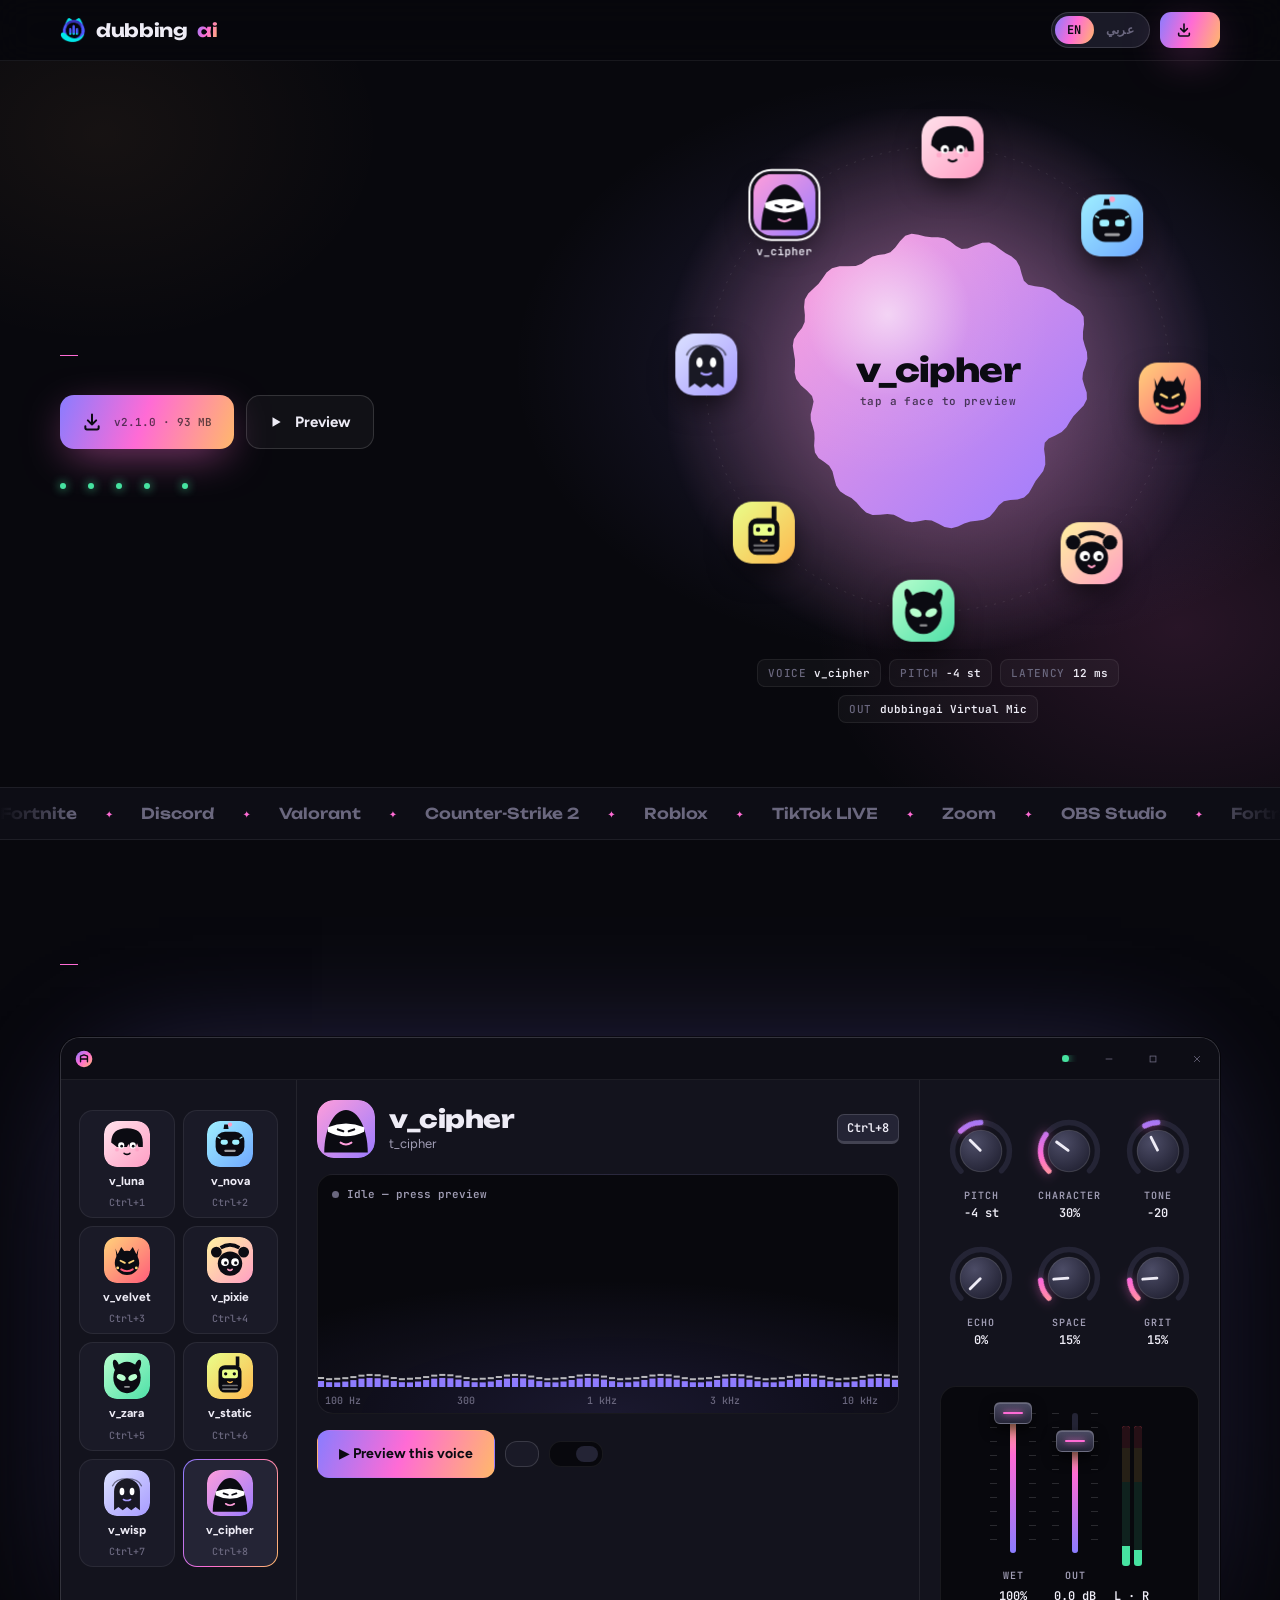
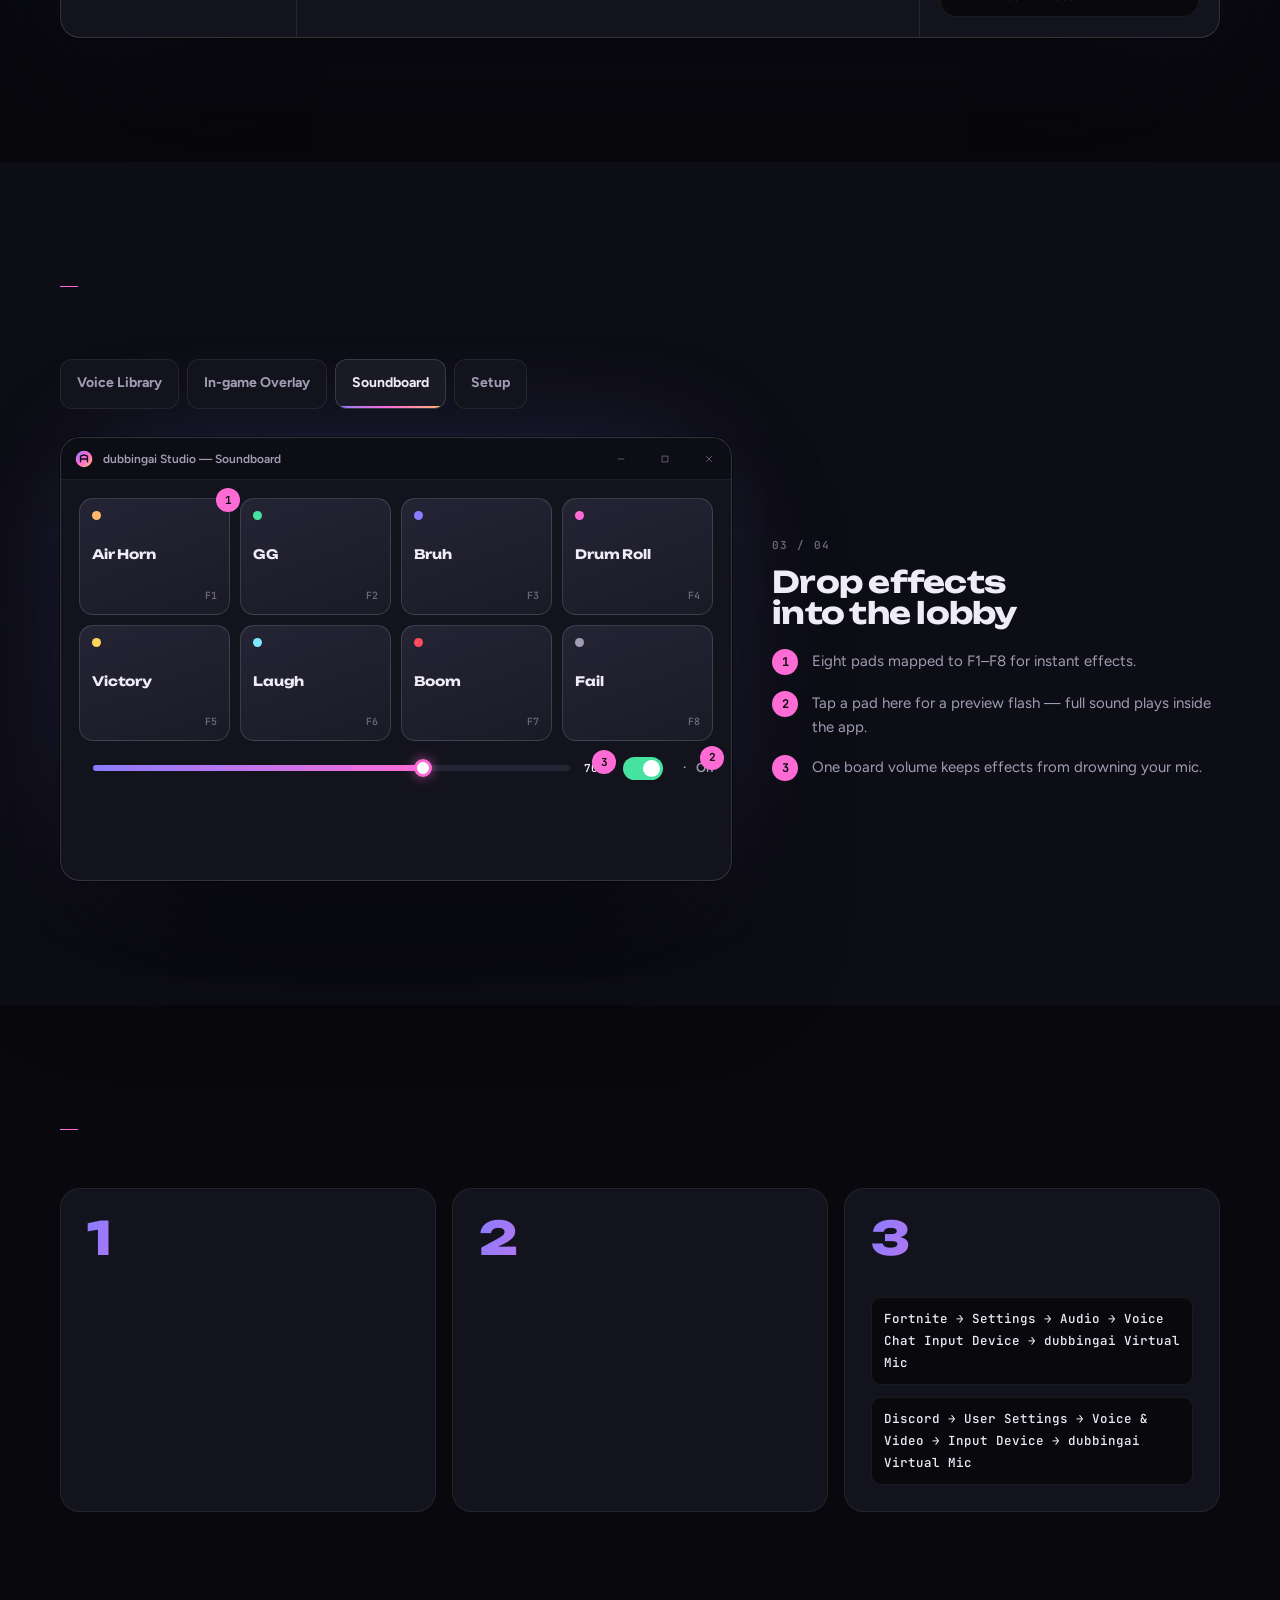
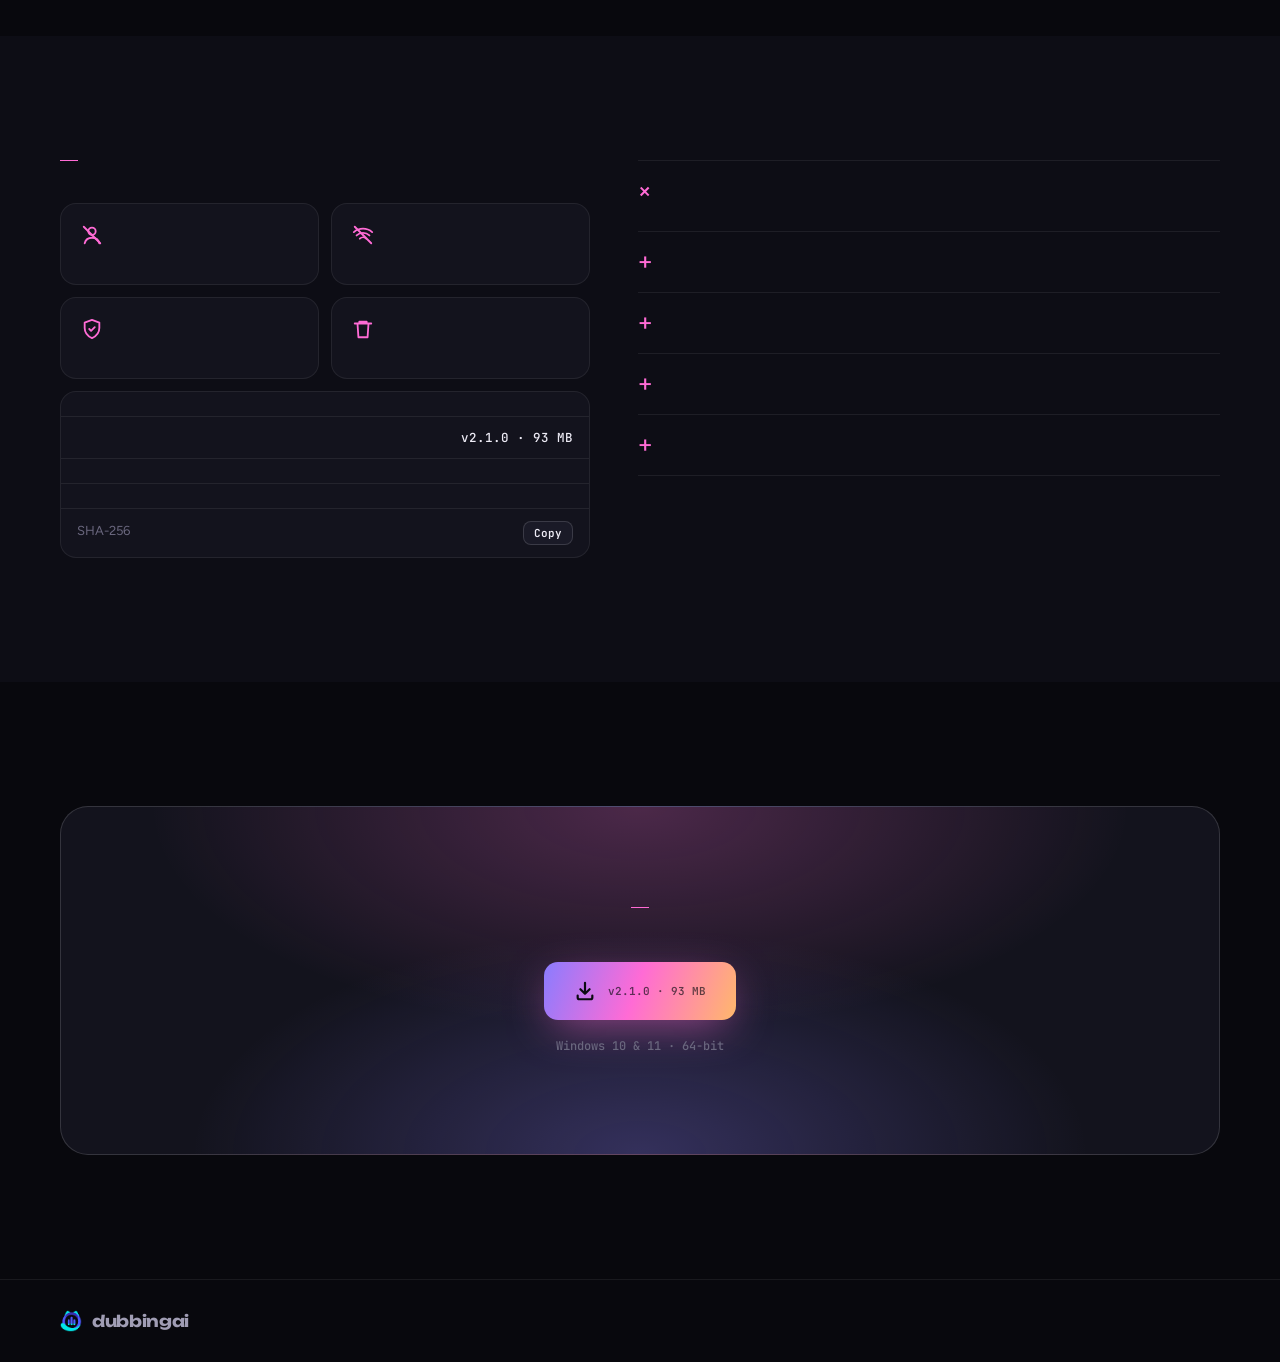
==== index.html @ e186cb47 "Update index.html" ====
<!DOCTYPE html>
<html lang="en">
<head>
<title>Dubbing AI - AI Voice Changer for Gaming & Discord</title>
<meta charset="UTF-8">
<meta name="viewport" content="width=device-width, initial-scale=1">
<meta name="google-site-verification" content="c4QixQb-_zHg7vbXDOPFHTwW2YTumpcKajUhvRF4KFs" />
<!-- Bing Webmaster Tools: webmaster.bing.com → Settings → Verify → Meta tag -->
<meta name="msvalidate.01" content="D5EC6751EBA028AC47C7A0320BB4851D" />
<!-- Yandex Webmaster: webmaster.yandex.com → Add site → HTML tag -->
<meta name="yandex-verification" content="FILL_YANDEX" />
<!-- Pinterest: pinterest.com/settings/claimed-accounts → Claim website -->
<meta name="p:domain_verify" content="FILL_PINTEREST" />

<!-- SEO Core -->
<meta name="description" content="Dubbing AI is a free AI voice changer for gaming, Discord, Fortnite, and more. Change your voice in real time with AI-powered girl voices. Download now — Windows.">
<meta name="keywords" content="AI voice changer, voice changer for gaming, real-time voice changer, Discord voice changer, Fortnite voice changer, girl voice changer, free voice changer, AI voice, dubbing ai">
<meta name="author" content="Dubbing AI">
<meta name="robots" content="index, follow">
<link rel="canonical" href="https://dubbingai.one/">

<!-- Open Graph (Facebook, WhatsApp, Telegram previews) -->
<meta property="og:type" content="website">
<meta property="og:url" content="https://dubbingai.one/">
<meta property="og:title" content="Dubbing AI - AI Voice Changer for Gaming & Discord">
<meta property="og:description" content="Change your voice in real time with AI. Free download for Windows. Works with Discord, Fortnite, and any app.">
<meta property="og:image" content="https://dubbingai.one/download.png">
<meta property="og:locale" content="en_US">
<meta property="og:locale:alternate" content="ar_SA">

<!-- Twitter Card -->
<meta name="twitter:card" content="summary_large_image">
<meta name="twitter:title" content="Dubbing AI - AI Voice Changer">
<meta name="twitter:description" content="Real-time AI voice changer for gaming and Discord. Free Windows download.">
<meta name="twitter:image" content="https://dubbingai.one/download.png">

<!-- Schema.org Structured Data -->
<script type="application/ld+json">
{
  "@context": "https://schema.org",
  "@type": "SoftwareApplication",
  "name": "Dubbing AI",
  "operatingSystem": "Windows",
  "applicationCategory": "UtilitiesApplication",
  "offers": {
    "@type": "Offer",
    "price": "0",
    "priceCurrency": "USD"
  },
  "description": "AI-powered real-time voice changer for gaming, Discord, Fortnite and more. Change your voice with AI girl voice presets.",
  "url": "https://dubbingai.one/",
  "image": "https://dubbingai.one/download.png",
  "keywords": "AI voice changer, Discord voice changer, gaming voice changer"
}
</script>

<!-- Favicon -->
<link rel="icon" type="image/png" href="download.png">
<link rel="apple-touch-icon" href="download.png">
<meta name="claude:viewport-fit-sides" content="cover">
<link rel="preconnect" href="https://fonts.googleapis.com">
<link rel="preconnect" href="https://fonts.gstatic.com" crossorigin>
<link rel="stylesheet" href="https://fonts.googleapis.com/css2?family=Unbounded:wght@500;700;800&family=Figtree:wght@400;500;600;700&family=JetBrains+Mono:wght@500;600;700&family=Noto+Kufi+Arabic:wght@500;700;800&display=swap">
<link rel="stylesheet" href="styles.css">
</head>
<body>

<svg width="0" height="0" style="position:absolute" aria-hidden="true" focusable="false">
  <defs>
    <linearGradient id="holoFill" x1="0" y1="0" x2="1" y2="1"><stop offset="0" stop-color="#8A7CFF"/><stop offset=".5" stop-color="#FF6BD5"/><stop offset="1" stop-color="#FFB86B"/></linearGradient>
    <linearGradient id="holoStroke" x1="0" y1="1" x2="1" y2="0"><stop offset="0" stop-color="#8A7CFF"/><stop offset=".55" stop-color="#FF6BD5"/><stop offset="1" stop-color="#FFB86B"/></linearGradient>
    <radialGradient id="capFill" cx=".35" cy=".3" r=".9"><stop offset="0" stop-color="#4C4C66"/><stop offset="1" stop-color="#1C1C2C"/></radialGradient>
    <symbol id="logo" viewBox="0 0 26 26"><circle cx="13" cy="13" r="12" fill="url(#holoFill)"/><path d="M8 17V9l5-2 5 2v8M8 13h10" stroke="#0B0B12" stroke-width="2" fill="none" stroke-linecap="round" stroke-linejoin="round"/></symbol>
    <symbol id="i-dl" viewBox="0 0 24 24"><path d="M12 3v12m0 0l-5-5m5 5l5-5M4 17v2a2 2 0 0 0 2 2h12a2 2 0 0 0 2-2v-2" fill="none" stroke="currentColor" stroke-width="2.4" stroke-linecap="round" stroke-linejoin="round"/></symbol>
    <symbol id="i-win" viewBox="0 0 12 12"><path d="M2 6h8" stroke="currentColor" stroke-width="1"/></symbol>
    <symbol id="i-max" viewBox="0 0 12 12"><rect x="2.5" y="2.5" width="7" height="7" fill="none" stroke="currentColor" stroke-width="1"/></symbol>
    <symbol id="i-x" viewBox="0 0 12 12"><path d="M2.5 2.5l7 7m0-7l-7 7" stroke="currentColor" stroke-width="1"/></symbol>
    <symbol id="i-spk" viewBox="0 0 12 12"><path d="M1 4.5h2l3-2.5v8L3 7.5H1z" fill="currentColor"/><path d="M8 4q1.5 2 0 4M9.6 2.8q2.6 3.2 0 6.4" stroke="currentColor" fill="none" stroke-linecap="round"/></symbol>
    <symbol id="i-chev" viewBox="0 0 12 12"><path d="M3 4.5l3 3 3-3" stroke="currentColor" stroke-width="1.5" fill="none" stroke-linecap="round"/></symbol>
  </defs>
</svg>

<div id="root" lang="en" dir="ltr">
<header class="nav">
  <div class="wrap">
    <a class="brand" href="#top"><img src="download.png" width="26" height="26" alt="Dubbing AI logo" style="border-radius:6px;vertical-align:middle">dubbing<span style="background:var(--holo);-webkit-background-clip:text;background-clip:text;color:transparent">ai</span></a>
    <nav class="nav-links" aria-label="Sections">
      <a href="#studio" data-i18n="nav_studio"></a><a href="#tour" data-i18n="nav_tour"></a><a href="#setup" data-i18n="nav_setup"></a><a href="#faq" data-i18n="nav_faq"></a>
    </nav>
    <div style="display:flex;align-items:center;gap:10px">
      <div class="langsw" role="group" aria-label="Language">
        <button type="button" data-lang="en" aria-pressed="true">EN</button>
        <button type="button" data-lang="ar" aria-pressed="false">عربي</button>
      </div>
      <a class="btn btn-holo" href="#download"><svg width="16" height="16"><use href="#i-dl"/></svg><span data-i18n="nav_dl"></span></a>
    </div>
  </div>
</header>

<main id="top">
  <!-- HERO -->
  <section class="hero">
    <div class="wrap hero-grid">
      <div>
        <span class="eyebrow" data-i18n="hero_eyebrow"></span>
        <h1 data-i18n="hero_h1"></h1>
        <p class="hero-lead" data-i18n="hero_lead"></p>
        <div class="hero-cta">
          <a class="btn btn-holo dl" href="#"><svg width="20" height="20"><use href="#i-dl"/></svg><span class="btn-2l"><span data-i18n="hero_dl"></span><small data-ver></small></span></a>
          <button class="btn btn-line" id="heroPlay" type="button"><svg width="14" height="14" viewBox="0 0 24 24"><path d="M6 4l14 8-14 8z" fill="currentColor"/></svg><span id="heroPlayLbl"></span></button>
        </div>
        <div class="hero-facts">
          <span data-i18n="fact_free"></span><span data-i18n="fact_account"></span><span data-i18n="fact_offline"></span>
          <span data-downloads hidden><b data-count></b>&nbsp;<span data-i18n="fact_downloads"></span></span>
        </div>
      </div>
      <div>
        <div class="stage" id="stage">
          <canvas id="orb" aria-label="Voice orb. Click to preview or stop."></canvas>
          <div class="orb-label"><div class="orb-name" id="orbName"></div><div class="orb-hint" id="orbHint"></div></div>
          <div id="orbit"></div>
        </div>
        <div class="readout">
          <span>VOICE <b id="roName"></b></span>
          <span>PITCH <b id="roPitch"></b></span>
          <span>LATENCY <b>12 ms</b></span>
          <span>OUT <b>dubbingai Virtual Mic</b></span>
        </div>
      </div>
    </div>
  </section>

  <section class="strip" aria-label="Works with any app that uses a microphone"><div class="strip-track" id="strip"></div></section>

  <!-- STUDIO -->
  <section class="sec" id="studio">
    <div class="wrap">
      <div class="sec-head">
        <span class="eyebrow" data-i18n="studio_eyebrow"></span>
        <h2 data-i18n="studio_h2"></h2>
        <p data-i18n="studio_p"></p>
      </div>
      <div class="win">
        <div class="win-bar">
          <svg width="18" height="18"><use href="#logo"/></svg><span data-i18n="studio_title"></span><span class="grow"></span>
          <span class="win-status"><i></i><span data-i18n="studio_status"></span></span>
          <span class="win-ctl" aria-hidden="true"><span><svg width="10" height="10"><use href="#i-win"/></svg></span><span><svg width="10" height="10"><use href="#i-max"/></svg></span><span><svg width="10" height="10"><use href="#i-x"/></svg></span></span>
        </div>
        <div class="studio">
          <aside class="st-side"><div class="lbl" data-i18n="voices_lbl"></div><div class="voices" id="voices"></div></aside>
          <div class="st-main">
            <div class="st-head">
              <span class="st-av" id="stAv"></span>
              <div class="grow"><div class="st-name" id="stName"></div><div class="st-tag" id="stTag"></div></div>
              <kbd class="k" id="stKey">Ctrl+8</kbd>
            </div>
            <div class="spec"><canvas id="spec" aria-hidden="true"></canvas><div class="spec-badge" id="specBadge"><i></i><span id="specText"></span></div></div>
            <div class="transport">
              <button class="tbtn play" id="playBtn" type="button"></button>
              <button class="tbtn" id="surprise" type="button" data-i18n="surprise"></button>
              <div class="ab" role="group" aria-label="Compare original and processed">
                <button type="button" id="abA" aria-pressed="false" data-i18n="ab_a"></button>
                <button type="button" id="abB" aria-pressed="true" data-i18n="ab_b"></button>
              </div>
            </div>
            <p class="note" data-i18n="studio_note"></p>
          </div>
          <div class="st-ctrl">
            <div><div class="lbl" data-i18n="shape_lbl"></div><div class="knobs" id="knobs"></div></div>
            <div>
              <div class="lbl" data-i18n="mix_lbl"></div>
              <div class="mixer">
                <div class="fd" id="fdMix"></div>
                <div class="fd" id="fdOut"></div>
                <div class="fd"><div class="meter" aria-hidden="true"><div><i id="mL"></i></div><div><i id="mR"></i></div></div><span class="k-name" data-i18n="level_lbl"></span><span class="k-v">L · R</span></div>
              </div>
            </div>
          </div>
        </div>
      </div>
    </div>
  </section>

  <!-- TOUR -->
  <section class="sec" id="tour" style="background:var(--ink2)">
    <div class="wrap">
      <div class="sec-head">
        <span class="eyebrow" data-i18n="tour_eyebrow"></span>
        <h2 data-i18n="tour_h2"></h2>
        <p data-i18n="tour_p"></p>
      </div>
      <div class="tour" id="tourEl">
        <div class="tour-tabs" role="tablist" id="tabs"></div>
        <div class="tour-body">
          <div class="win">
            <div class="win-bar">
              <svg width="18" height="18"><use href="#logo"/></svg><span id="shotTitle"></span><span class="grow"></span>
              <span class="win-ctl" aria-hidden="true"><span><svg width="10" height="10"><use href="#i-win"/></svg></span><span><svg width="10" height="10"><use href="#i-max"/></svg></span><span><svg width="10" height="10"><use href="#i-x"/></svg></span></span>
            </div>

            <div class="screen" data-s="0">
              <div class="lib-top">
                <div class="search"><svg width="14" height="14" viewBox="0 0 24 24"><circle cx="11" cy="11" r="7" fill="none" stroke="currentColor" stroke-width="2.4"/><path d="M20 20l-4-4" stroke="currentColor" stroke-width="2.4" stroke-linecap="round"/></svg><span data-i18n="pin_lib"></span><span class="pin">1</span></div>
                <div class="cats"><span class="cat on">All</span><span class="cat">Sweet</span><span class="cat">Royal</span><span class="cat">Robot</span></div>
              </div>
              <div class="lib" id="lib"></div>
            </div>

            <div class="screen game" data-s="1" hidden>
              <div class="squad">
                <div class="sq talk"><svg style="color:var(--ok)"><use href="#i-spk"/></svg>you</div>
                <div class="sq">NightOwl</div>
                <div class="sq">kaz_77</div>
                <div class="ptt"><i></i><span data-i18n="ptt"></span><span class="pin">3</span></div>
              </div>
              <div class="ov">
                <span class="ov-av" id="ovAv"></span>
                <div><div class="ov-name">Velvet</div><div class="ov-sub">Ctrl+3 · −6 st</div></div>
                <div class="ov-meter"><i></i><i></i><i></i><i></i><i></i></div>
                <span class="pin">1</span>
              </div>
              <div class="crosshair"></div>
              <div class="ov-toast"><span id="toastAv"></span>Nova · Ctrl+2<span class="pin">2</span></div>
            </div>

            <div class="screen" data-s="2" hidden>
              <div class="pads" id="pads"></div>
              <div class="sb-foot">
                <div class="hslider"><span data-i18n="sb_vol"></span><input class="rng" id="sbVol" type="range" min="0" max="100" value="70" aria-label="Board volume"><b id="sbVolV">70%</b><span class="pin">3</span></div>
                <div class="tg-row"><button class="tg" type="button" aria-pressed="true" aria-label="Play into mic"></button><span data-i18n="sb_toggle"></span> · <span class="tgv">On</span><span class="pin">2</span></div>
              </div>
            </div>

            <div class="screen" data-s="3" hidden>
              <div class="form">
                <div class="fr"><span data-i18n="setup_input"></span><div class="sel">Microphone (USB Audio Device)<svg width="12" height="12"><use href="#i-chev"/></svg><span class="pin">1</span></div></div>
                <div class="fr"><span data-i18n="setup_output"></span><div class="sel hl">dubbingai Virtual Mic<svg width="12" height="12"><use href="#i-chev"/></svg><span class="pin">2</span></div></div>
                <div class="fr"><span data-i18n="setup_rate"></span><div><div class="seg"><button type="button" aria-pressed="false">44.1 kHz</button><button type="button" aria-pressed="true">48 kHz</button></div></div></div>
                <div class="fr"><span data-i18n="setup_buffer"></span><div class="hslider"><input class="rng" id="bufRng" type="range" min="0" max="4" value="1" aria-label="Buffer size"><b id="bufVal">128 smp · 2.7 ms</b><span class="pin">3</span></div></div>
                <div class="fr"><span data-i18n="setup_noise"></span><div class="tg-row"><button class="tg" type="button" aria-pressed="true" aria-label="Noise suppression"></button><span class="tgv">On</span></div></div>
                <div class="fr"><span data-i18n="setup_hear"></span><div class="tg-row"><button class="tg" type="button" aria-pressed="false" aria-label="Hear myself"></button><span class="tgv">Off</span></div></div>
                <div class="path" data-i18n="setup_path"></div>
              </div>
            </div>
          </div>
          <div class="tour-copy">
            <span class="lbl" id="tourStep">01 / 04</span>
            <h3 id="tourTitle"></h3>
            <ol class="tour-list" id="tourList"></ol>
          </div>
        </div>
      </div>
    </div>
  </section>

  <!-- SETUP -->
  <section class="sec" id="setup">
    <div class="wrap">
      <div class="sec-head">
        <span class="eyebrow" data-i18n="setup_eyebrow"></span>
        <h2 data-i18n="setup_h2"></h2>
      </div>
      <div class="steps">
        <div class="step"><span class="step-n">1</span><h3 data-i18n="step1_h"></h3><p data-i18n="step1_p"></p></div>
        <div class="step"><span class="step-n">2</span><h3 data-i18n="step2_h"></h3><p data-i18n="step2_p"></p></div>
        <div class="step"><span class="step-n">3</span><h3 data-i18n="step3_h"></h3><p data-i18n="step3_p"></p>
          <code>Fortnite → Settings → Audio → Voice Chat Input Device → dubbingai Virtual Mic</code>
          <code>Discord → User Settings → Voice &amp; Video → Input Device → dubbingai Virtual Mic</code>
        </div>
      </div>
    </div>
  </section>

  <!-- TRUST + FAQ -->
  <section class="sec" id="faq" style="background:var(--ink2)">
    <div class="wrap trust">
      <div>
        <div class="sec-head" style="margin-bottom:28px"><span class="eyebrow" data-i18n="faq_eyebrow"></span><h2 data-i18n="faq_h2"></h2></div>
        <div class="facts">
          <div class="fact"><svg viewBox="0 0 24 24"><circle cx="12" cy="8" r="4"/><path d="M4 21c1-4 4-6 8-6s7 2 8 6"/><path d="M3 3l18 18"/></svg><b data-i18n="f1_t"></b><span data-i18n="f1_d"></span></div>
          <div class="fact"><svg viewBox="0 0 24 24"><path d="M2 8.8a15 15 0 0 1 20 0M5 12.5a10 10 0 0 1 14 0M8.5 16a5 5 0 0 1 7 0"/><path d="M3 3l18 18"/></svg><b data-i18n="f2_t"></b><span data-i18n="f2_d"></span></div>
          <div class="fact"><svg viewBox="0 0 24 24"><path d="M12 2l8 3v6c0 5-3.5 9-8 11-4.5-2-8-6-8-11V5z"/><path d="M9 12l2 2 4-4"/></svg><b data-i18n="f3_t"></b><span data-i18n="f3_d"></span></div>
          <div class="fact"><svg viewBox="0 0 24 24"><path d="M3 6h18M8 6V4h8v2M6 6l1 15h10l1-15"/></svg><b data-i18n="f4_t"></b><span data-i18n="f4_d"></span></div>
        </div>
        <div class="specs">
          <div><span data-i18n="spec_sys"></span><span data-i18n="spec_sys_v"></span></div>
          <div><span data-i18n="spec_inst"></span><span data-ver></span></div>
          <div><span data-i18n="spec_audio"></span><span data-i18n="spec_audio_v"></span></div>
          <div><span data-i18n="spec_lat"></span><span data-i18n="spec_lat_v"></span></div>
          <div id="shaRow" hidden><span>SHA-256</span><span><span id="shaVal"></span><button class="copy" id="shaCopy" type="button">Copy</button></span></div>
        </div>
      </div>
      <div class="faq">
        <details open><summary data-i18n="faq_q1"></summary><p data-i18n="faq_a1"></p></details>
        <details><summary data-i18n="faq_q2"></summary><p data-i18n="faq_a2"></p></details>
        <details><summary data-i18n="faq_q3"></summary><p data-i18n="faq_a3"></p></details>
        <details><summary data-i18n="faq_q4"></summary><p data-i18n="faq_a4"></p></details>
        <details><summary data-i18n="faq_q5"></summary><p data-i18n="faq_a5"></p></details>
      </div>
    </div>
  </section>

  <!-- CTA -->
  <section class="sec" id="download">
    <div class="wrap">
      <div class="cta-card">
        <span class="eyebrow" data-i18n="cta_eyebrow"></span>
        <h2 data-i18n="cta_h2"></h2>
        <p data-i18n="cta_p"></p>
        <a class="btn btn-holo dl" href="#" style="font-size:17px;padding:18px 30px"><svg width="22" height="22"><use href="#i-dl"/></svg><span class="btn-2l"><span data-i18n="hero_dl"></span><small data-ver></small></span></a>
        <div class="cta-meta">Windows 10 &amp; 11 · 64-bit<span data-downloads hidden> · <b data-count></b> <span data-i18n="fact_downloads"></span></span></div>
      </div>
    </div>
  </section>
</main>

<footer class="foot">
  <div class="wrap">
    <a class="brand" href="#top" style="font-size:16px"><img src="download.png" width="22" height="22" alt="Dubbing AI logo" style="border-radius:5px;vertical-align:middle">dubbingai</a>
    <span data-i18n="footer_c"></span>
    <nav aria-label="Legal"><a href="#" data-i18n="f_privacy"></a><a href="#" data-i18n="f_terms"></a><a href="#" data-i18n="f_support"></a></nav>
  </div>
</footer>

<div class="toast" id="toast" role="status" aria-live="polite"></div>
</div>
<script src="app.js"></script>
</body>
</html>
---- styles.css ----
/* CSS, browser, Mystai landing v3 — midnight ink, holographic violet→pink→amber, single dark theme */
:root{
  --ink:#08080D;--ink2:#0D0D15;--panel:#13131D;--panel2:#1A1A27;--panel3:#242435;
  --line:rgba(255,255,255,.07);--line2:rgba(255,255,255,.14);
  --tx:#EEECF6;--tx2:#A09DB4;--tx3:#6A677E;
  --vio:#8A7CFF;--hot:#FF6BD5;--amb:#FFB86B;--ok:#46E2A0;--rec:#FF4D5E;
  --holo:linear-gradient(110deg,#8A7CFF 0%,#FF6BD5 48%,#FFB86B 100%);
  --f-d:'Unbounded',system-ui,sans-serif;
  --f-b:'Figtree',system-ui,-apple-system,'Segoe UI',sans-serif;
  --f-m:'JetBrains Mono',ui-monospace,Consolas,monospace;
  --f-ar:'Noto Kufi Arabic','Figtree',system-ui,sans-serif;
  color-scheme:dark;
}
*,*::before,*::after{box-sizing:border-box}
html{scroll-behavior:smooth}
body{margin:0;background:var(--ink);color:var(--tx);font:16px/1.6 var(--f-b);overflow-x:hidden;-webkit-font-smoothing:antialiased}
#root[dir="rtl"]{font-family:var(--f-ar)}
#root[dir="rtl"] h1,#root[dir="rtl"] h2,#root[dir="rtl"] h3{font-family:var(--f-ar);letter-spacing:0}
#root[dir="rtl"] .eyebrow::before{order:2}
#root[dir="rtl"] .f-m,#root[dir="rtl"] kbd,#root[dir="rtl"] .k-v,#root[dir="rtl"] .readout span{font-family:var(--f-m)}
h1,h2,h3{font-family:var(--f-d);font-weight:700;letter-spacing:-.025em;line-height:1.06;text-wrap:balance;margin:0}
p{margin:0}
button{font:inherit;color:inherit}
:focus-visible{outline:2px solid var(--hot);outline-offset:3px;border-radius:8px}
.wrap{max-width:1200px;margin-inline:auto;padding-left:max(20px,env(safe-area-inset-left,0px));padding-right:max(20px,env(safe-area-inset-right,0px))}
.holo{background:var(--holo);-webkit-background-clip:text;background-clip:text;color:transparent}
.eyebrow{font:600 12px/1 var(--f-m);letter-spacing:.14em;text-transform:uppercase;color:var(--tx2);display:inline-flex;align-items:center;gap:10px}
.eyebrow::before{content:"";width:18px;height:1px;background:var(--hot)}
.sec{padding-block:clamp(72px,10vw,124px)}
.sec-head{display:grid;gap:14px;max-width:660px;margin-bottom:44px}
.sec-head h2{font-size:clamp(30px,4.4vw,52px)}
.sec-head p{color:var(--tx2);font-size:17px;max-width:58ch}
.lbl{font:600 11px var(--f-m);letter-spacing:.12em;text-transform:uppercase;color:var(--tx3)}

/* buttons */
.btn{display:inline-flex;align-items:center;gap:12px;border:0;border-radius:14px;padding:14px 22px;font-weight:700;font-size:15px;cursor:pointer;text-decoration:none;transition:transform .2s,box-shadow .2s,background .2s}
.btn svg{flex:none}
.btn-holo{background:var(--holo);color:#0B0B12;box-shadow:0 12px 44px -10px rgba(255,107,213,.6)}
.btn-holo:hover{transform:translateY(-2px);box-shadow:0 18px 54px -10px rgba(255,107,213,.8)}
.btn-line{background:rgba(255,255,255,.04);color:var(--tx);border:1px solid var(--line2)}
.btn-line:hover{background:rgba(255,255,255,.09)}
.btn-2l{display:grid;line-height:1.2;text-align:left}
.btn-2l small{font:600 11px var(--f-m);opacity:.65}

/* nav */
body::before{content:"";position:fixed;inset:0 0 auto;height:env(safe-area-inset-top,0px);background:var(--ink);z-index:60}
.nav{position:sticky;top:env(safe-area-inset-top,0px);z-index:50;background:rgba(8,8,13,.74);backdrop-filter:blur(18px) saturate(140%);-webkit-backdrop-filter:blur(18px) saturate(140%);border-bottom:1px solid var(--line)}
.nav .wrap{display:flex;align-items:center;justify-content:space-between;gap:16px;padding-block:12px}
.brand{display:flex;align-items:center;gap:10px;font:700 18px var(--f-d);letter-spacing:-.02em;color:var(--tx);text-decoration:none}
.nav-links{display:flex;gap:28px}
.nav-links a{color:var(--tx2);text-decoration:none;font-size:14px;font-weight:600;transition:color .2s}
.nav-links a:hover{color:var(--tx)}
.nav .btn{padding:10px 16px;font-size:14px;border-radius:11px}
@media(max-width:760px){.nav-links{display:none}}
.langsw{display:inline-flex;padding:3px;border-radius:999px;background:var(--panel2);border:1px solid var(--line2);flex:none}
.langsw button{border:0;background:none;padding:6px 12px;border-radius:999px;font:700 12px var(--f-m);color:var(--tx3);cursor:pointer;letter-spacing:.03em}
.langsw button[aria-pressed="true"]{background:var(--holo);color:#0B0B12}

/* soundboard pads become visual-only ripple, no audio */
.pad .ripple{position:absolute;inset:0;border-radius:inherit;background:radial-gradient(circle,var(--pc,var(--hot)) 0%,transparent 70%);opacity:0;pointer-events:none}
.pad.hit .ripple{animation:rip .5s ease-out}
@keyframes rip{from{opacity:.55;transform:scale(.4)}to{opacity:0;transform:scale(1.4)}}

/* hero */
.hero{position:relative;overflow:hidden;padding-block:48px 64px}
.hero::before{content:"";position:absolute;inset:0;background:radial-gradient(620px 420px at 74% 42%,rgba(138,124,255,.2),transparent 70%),radial-gradient(520px 380px at 92% 78%,rgba(255,107,213,.13),transparent 70%),radial-gradient(400px 300px at 8% 10%,rgba(255,184,107,.06),transparent 70%);pointer-events:none}
.hero-grid{position:relative;display:grid;grid-template-columns:minmax(0,1fr) minmax(0,1fr);gap:32px;align-items:center}
@media(max-width:960px){.hero-grid{grid-template-columns:1fr}}
.hero h1{font-size:clamp(42px,6.4vw,86px);margin-block:22px 22px}
.hero-lead{font-size:clamp(17px,1.6vw,19px);color:var(--tx2);max-width:46ch}
.hero-cta{display:flex;flex-wrap:wrap;gap:12px;margin-top:32px}
.hero-facts{display:flex;flex-wrap:wrap;gap:8px 22px;margin-top:28px;font:500 13px var(--f-m);color:var(--tx3)}
.hero-facts span{display:inline-flex;align-items:center;gap:8px}
.hero-facts span::before{content:"";width:6px;height:6px;border-radius:50%;background:var(--ok);box-shadow:0 0 10px var(--ok)}
.hero-facts b{color:var(--tx)}

.stage{position:relative;width:min(540px,100%);aspect-ratio:1;margin-inline:auto;--av:62px}
.stage canvas{position:absolute;inset:0;width:100%;height:100%;cursor:pointer}
.orbit-btn{position:absolute;left:0;top:0;z-index:2;width:var(--av);height:var(--av);padding:0;border:0;border-radius:19px;background:none;cursor:pointer;will-change:transform}
.orbit-btn svg{width:100%;height:100%;display:block;border-radius:19px;box-shadow:0 12px 30px -6px rgba(0,0,0,.75);transition:filter .2s}
.orbit-btn::after{content:"";position:absolute;inset:-5px;border-radius:23px;border:2px solid transparent;transition:border-color .2s}
.orbit-btn.on::after{border-color:#fff}
.orbit-btn:hover svg{filter:brightness(1.15) saturate(1.1)}
.orbit-btn .tip{position:absolute;left:50%;top:calc(100% + 8px);transform:translateX(-50%);font:600 11px var(--f-m);white-space:nowrap;color:var(--tx);opacity:0;transition:opacity .2s;pointer-events:none}
.orbit-btn:hover .tip,.orbit-btn.on .tip,.orbit-btn:focus-visible .tip{opacity:1}
.orb-label{position:absolute;inset:0;display:grid;place-content:center;text-align:center;pointer-events:none;gap:4px}
.orb-name{font:800 clamp(22px,3vw,32px) var(--f-d);color:#0B0B12;letter-spacing:-.02em}
.orb-hint{font:600 11px var(--f-m);color:rgba(11,11,18,.68);letter-spacing:.04em}
.readout{display:flex;justify-content:center;flex-wrap:wrap;gap:8px;margin-top:10px}
.readout span{font:500 11px var(--f-m);letter-spacing:.06em;color:var(--tx3);background:rgba(255,255,255,.035);border:1px solid var(--line);padding:6px 10px;border-radius:8px}
.readout b{color:var(--tx);font-weight:600;letter-spacing:0}
@media(max-width:520px){.stage{--av:46px}}

/* marquee */
.strip{border-block:1px solid var(--line);overflow:hidden;padding-block:16px;background:var(--ink2);position:relative}
.strip::before,.strip::after{content:"";position:absolute;top:0;bottom:0;width:80px;z-index:1;pointer-events:none}
.strip::before{left:0;background:linear-gradient(90deg,var(--ink2),transparent)}
.strip::after{right:0;background:linear-gradient(-90deg,var(--ink2),transparent)}
.strip-track{display:flex;width:max-content;animation:marq 46s linear infinite}
.strip-track span{font:600 15px var(--f-d);color:var(--tx3);white-space:nowrap;display:flex;align-items:center}
.strip-track span::after{content:"✦";color:var(--hot);font-size:10px;margin-inline:28px}
@keyframes marq{to{transform:translateX(-50%)}}

/* app window */
.win{background:var(--panel);border:1px solid var(--line2);border-radius:20px;overflow:hidden;box-shadow:0 80px 140px -40px rgba(0,0,0,.9),0 0 0 1px rgba(0,0,0,.5),0 0 140px -50px rgba(138,124,255,.45)}
.win-bar{display:flex;align-items:center;gap:10px;height:42px;padding-left:14px;background:var(--ink2);border-bottom:1px solid var(--line);font:600 12px var(--f-b);color:var(--tx2);min-width:0}
.win-bar .grow{flex:1;min-width:0}
.win-bar>span:not(.win-ctl):not(.grow){white-space:nowrap;overflow:hidden;text-overflow:ellipsis}
.win-status{display:flex;align-items:center;gap:8px;font:500 11px var(--f-m);color:var(--tx2)}
.win-status i{width:7px;height:7px;border-radius:50%;background:var(--ok);box-shadow:0 0 8px var(--ok)}
.win-ctl{display:flex;height:100%;flex:none}
.win-ctl span{width:44px;display:grid;place-items:center;color:var(--tx3)}
.win-ctl span:last-child:hover{background:#C42B1C;color:#fff}
@media(max-width:620px){.win-status{display:none}}

/* studio */
.studio{display:grid;grid-template-columns:236px minmax(0,1fr) 300px;min-height:540px}
.st-side{border-right:1px solid var(--line);padding:18px}
.st-main{padding:20px;display:flex;flex-direction:column;gap:16px;min-width:0}
.st-ctrl{border-left:1px solid var(--line);padding:20px;display:flex;flex-direction:column;gap:22px}
@media(max-width:1080px){
  .studio{grid-template-columns:1fr}
  .st-side{border-right:0;border-bottom:1px solid var(--line)}
  .st-ctrl{border-left:0;border-top:1px solid var(--line);display:grid;grid-template-columns:minmax(0,1fr) auto;align-items:start}
}
@media(max-width:620px){.st-ctrl{grid-template-columns:1fr}}
.voices{display:grid;grid-template-columns:1fr 1fr;gap:8px;margin-top:12px}
@media(max-width:1080px){.voices{grid-template-columns:repeat(8,minmax(0,1fr))}}
@media(max-width:820px){.voices{grid-template-columns:repeat(4,minmax(0,1fr))}}
.vt{display:flex;flex-direction:column;align-items:center;gap:5px;padding:10px 4px 8px;border-radius:14px;background:var(--panel2);border:1px solid var(--line);cursor:pointer;transition:background .15s,transform .15s;min-width:0}
.vt:hover{background:var(--panel3);transform:translateY(-1px)}
.vt.on{background:linear-gradient(var(--panel3),var(--panel3)) padding-box,var(--holo) border-box;border-color:transparent}
.vt svg{width:46px;height:46px;border-radius:13px;display:block}
.vt-name{font-size:12px;font-weight:700;white-space:nowrap}
.vt kbd{font:500 10px var(--f-m);color:var(--tx3)}

.st-head{display:flex;align-items:center;gap:14px;min-width:0}
.st-av svg{width:58px;height:58px;border-radius:17px;display:block}
.st-head .grow{flex:1;min-width:0}
.st-name{font:800 24px var(--f-d);letter-spacing:-.02em}
.st-tag{font-size:13px;color:var(--tx2)}
kbd.k{font:600 12px var(--f-m);padding:5px 9px;border-radius:7px;background:var(--panel3);border:1px solid var(--line2);border-bottom-width:3px;color:var(--tx);white-space:nowrap}
.spec{position:relative;height:240px;border-radius:16px;background:radial-gradient(120% 90% at 50% 100%,rgba(138,124,255,.14),transparent 62%),var(--ink);border:1px solid var(--line);overflow:hidden}
.spec canvas{width:100%;height:100%;display:block}
.spec-badge{position:absolute;top:12px;left:14px;font:600 11px var(--f-m);color:var(--tx2);display:flex;gap:8px;align-items:center}
.spec-badge i{width:7px;height:7px;border-radius:50%;background:var(--tx3)}
.spec-badge.live i{background:var(--rec);box-shadow:0 0 10px var(--rec);animation:blink 1.1s infinite}
@keyframes blink{50%{opacity:.3}}
.transport{display:flex;flex-wrap:wrap;gap:10px;align-items:center}
.tbtn{display:inline-flex;align-items:center;gap:8px;padding:12px 16px;border-radius:12px;border:1px solid var(--line2);background:var(--panel2);font-weight:700;font-size:14px;cursor:pointer;transition:background .15s,transform .15s;white-space:nowrap}
.tbtn:hover{background:var(--panel3)}
.tbtn.play{background:var(--holo);color:#0B0B12;border-color:transparent;min-width:178px;justify-content:center}
.tbtn.play:hover{transform:translateY(-1px)}
.ab{display:inline-flex;padding:4px;border-radius:12px;background:var(--ink);border:1px solid var(--line)}
.ab button{border:0;background:none;padding:8px 11px;border-radius:9px;font:700 11px var(--f-m);color:var(--tx3);cursor:pointer;letter-spacing:.04em}
.ab button[aria-pressed="true"]{background:var(--panel3);color:var(--tx)}
.src{font:500 12px var(--f-m);color:var(--tx3);min-width:0;overflow:hidden;text-overflow:ellipsis;white-space:nowrap}
.note{font-size:12px;color:var(--tx3)}

/* knobs */
.knobs{display:grid;grid-template-columns:repeat(3,minmax(0,1fr));gap:14px 6px;margin-top:12px}
@media(max-width:1080px){.knobs{grid-template-columns:repeat(6,minmax(0,1fr))}}
@media(max-width:820px){.knobs{grid-template-columns:repeat(3,minmax(0,1fr))}}
.knob{display:flex;flex-direction:column;align-items:center;gap:3px;cursor:ns-resize;touch-action:none;user-select:none;-webkit-user-select:none;border-radius:12px;padding:4px 0}
.knob svg{width:70px;height:70px;overflow:visible}
.k-track,.k-val{fill:none;stroke-width:5;stroke-linecap:round}
.k-track{stroke:var(--panel3)}
.k-val{filter:drop-shadow(0 0 5px rgba(255,107,213,.55))}
.k-cap{stroke:var(--line2)}
.k-ptr{stroke:var(--tx);stroke-width:2.6;stroke-linecap:round}
.k-name{font:600 10px var(--f-m);letter-spacing:.1em;text-transform:uppercase;color:var(--tx2)}
.k-v{font:600 12px var(--f-m);color:var(--tx);font-variant-numeric:tabular-nums;white-space:nowrap}

/* faders + meter */
.mixer{display:flex;gap:16px;align-items:flex-end;justify-content:center;padding:16px 14px 12px;border-radius:16px;background:var(--ink);border:1px solid var(--line);margin-top:12px}
.fd{display:flex;flex-direction:column;align-items:center;gap:6px}
.fader{position:relative;width:46px;height:160px;cursor:ns-resize;touch-action:none;user-select:none;-webkit-user-select:none;background:repeating-linear-gradient(to bottom,var(--line2) 0 1px,transparent 1px 14px) left 0 top 10px/7px calc(100% - 20px) no-repeat,repeating-linear-gradient(to bottom,var(--line2) 0 1px,transparent 1px 14px) right 0 top 10px/7px calc(100% - 20px) no-repeat;border-radius:6px}
.f-track{position:absolute;left:50%;top:10px;bottom:10px;width:6px;transform:translateX(-50%);border-radius:3px;background:var(--panel3);overflow:hidden}
.f-fill{position:absolute;left:0;right:0;bottom:0;background:linear-gradient(to top,#8A7CFF,#FF6BD5 70%,#FFB86B)}
.f-cap{position:absolute;left:50%;width:38px;height:22px;transform:translate(-50%,50%);border-radius:6px;background:linear-gradient(#4A4A62,#262638);border:1px solid rgba(255,255,255,.2);box-shadow:0 6px 14px rgba(0,0,0,.65),inset 0 1px 0 rgba(255,255,255,.18)}
.f-cap::after{content:"";position:absolute;left:8px;right:8px;top:50%;height:2px;margin-top:-1px;background:var(--hot);border-radius:1px;box-shadow:0 0 6px var(--hot)}
.meter{display:flex;gap:4px;height:160px;padding-block:10px}
.meter div{position:relative;width:8px;border-radius:3px;background:linear-gradient(to top,#46E2A0 0 60%,#FFD25A 60% 84%,#FF4D5E 84%);overflow:hidden}
.meter i{position:absolute;inset:0 0 auto;height:100%;background:var(--ink);opacity:.88}

/* tour */
.tour-tabs{display:flex;gap:8px;overflow-x:auto;padding-bottom:4px;margin-bottom:24px;scrollbar-width:none}
.tour-tabs::-webkit-scrollbar{display:none}
.ttab{position:relative;flex:none;border:1px solid var(--line);background:var(--panel);padding:12px 16px 14px;border-radius:12px;font-weight:700;font-size:14px;color:var(--tx2);cursor:pointer;overflow:hidden}
.ttab:hover{color:var(--tx)}
.ttab[aria-selected="true"]{color:var(--tx);border-color:var(--line2);background:var(--panel2)}
.ttab .bar{position:absolute;left:0;bottom:0;height:2px;width:0;background:var(--holo)}
.ttab[aria-selected="true"] .bar{animation:fill 6.5s linear forwards}
.tour.paused .ttab .bar{animation-play-state:paused}
@keyframes fill{to{width:100%}}
.tour-body{display:grid;grid-template-columns:minmax(0,1.5fr) minmax(0,1fr);gap:40px;align-items:center}
@media(max-width:900px){.tour-body{grid-template-columns:1fr}}
.screen{min-height:400px;padding:18px;position:relative}
.screen-enter{animation:shotIn .55s cubic-bezier(.2,.7,.2,1)}
@keyframes shotIn{from{opacity:.35;transform:translateY(10px) scale(.985)}}
.tour-copy{display:grid;gap:14px;align-content:start}
.tour-copy h3{font-size:clamp(22px,2.6vw,30px)}
.tour-list{list-style:none;padding:0;margin:6px 0 0;display:grid;gap:16px}
.tour-list li{display:grid;grid-template-columns:28px 1fr;gap:12px;align-items:start;color:var(--tx2);font-size:15px}
.tour-list li b{width:26px;height:26px;border-radius:50%;display:grid;place-items:center;background:var(--hot);color:#0B0B12;font:700 12px var(--f-m)}
.pin{position:absolute;top:-11px;right:-11px;z-index:3;width:24px;height:24px;border-radius:50%;background:var(--hot);color:#0B0B12;font:700 11px/1 var(--f-m);display:grid;place-items:center;animation:ping 2s infinite;pointer-events:none}
@keyframes ping{0%{box-shadow:0 0 0 0 rgba(255,107,213,.65)}70%,100%{box-shadow:0 0 0 12px rgba(255,107,213,0)}}

/* screen: library */
.lib-top{display:flex;gap:10px;flex-wrap:wrap;margin-bottom:14px}
.search{position:relative;flex:1;min-width:180px;display:flex;align-items:center;gap:8px;padding:10px 12px;border-radius:10px;background:var(--ink);border:1px solid var(--line);color:var(--tx3);font-size:13px}
.cats{display:flex;gap:6px;flex-wrap:wrap}
.cat{padding:7px 11px;border-radius:999px;font-size:12px;font-weight:700;background:var(--panel2);color:var(--tx2);border:1px solid var(--line)}
.cat.on{background:var(--tx);color:#0B0B12;border-color:var(--tx)}
.lib{display:grid;grid-template-columns:repeat(4,minmax(0,1fr));gap:10px}
@media(max-width:560px){.lib{grid-template-columns:repeat(2,minmax(0,1fr))}}
.lc{position:relative;padding:10px;border-radius:14px;background:var(--panel2);border:1px solid var(--line);display:flex;flex-direction:column;gap:8px}
.lc svg{width:100%;height:auto;aspect-ratio:1;border-radius:11px;display:block}
.lc-row{position:relative;display:flex;justify-content:space-between;align-items:center;gap:6px;font-size:12px;font-weight:700}
.lc-row kbd{font:500 10px var(--f-m);color:var(--tx3)}
.star{position:absolute;top:16px;right:16px;color:#FFD25A;font-size:15px;text-shadow:0 1px 4px rgba(0,0,0,.7)}

/* screen: game overlay */
.screen.game{padding:0;overflow:hidden;background:radial-gradient(150px 150px at 76% 28%,rgba(255,214,160,.6),transparent 70%),linear-gradient(180deg,#2E2560 0%,#9C4F7E 46%,#EE9C6A 66%,#2A2440 66.3%,#17142A 100%)}
.screen.game::before{content:"";position:absolute;left:-10%;right:-10%;bottom:33.7%;height:26%;background:radial-gradient(55% 100% at 18% 100%,#2A2440 60%,transparent 61%),radial-gradient(48% 85% at 66% 100%,#221D36 60%,transparent 61%),radial-gradient(30% 60% at 95% 100%,#2A2440 60%,transparent 61%)}
.crosshair{position:absolute;left:50%;top:50%;width:22px;height:22px;transform:translate(-50%,-50%);background:linear-gradient(#fff,#fff) center/2px 100% no-repeat,linear-gradient(#fff,#fff) center/100% 2px no-repeat;opacity:.75}
.squad{position:absolute;left:14px;top:14px;display:grid;gap:6px}
.sq{position:relative;display:flex;align-items:center;gap:8px;padding:6px 10px;border-radius:8px;background:rgba(10,10,20,.58);font:600 11px var(--f-m);color:#fff;backdrop-filter:blur(6px)}
.sq.talk{box-shadow:inset 0 0 0 1.5px var(--ok)}
.sq svg{width:12px;height:12px;flex:none}
.ov{position:absolute;right:14px;top:14px;display:flex;align-items:center;gap:10px;padding:8px 12px 8px 8px;border-radius:14px;background:rgba(10,10,20,.74);backdrop-filter:blur(10px);border:1px solid rgba(255,255,255,.14)}
.ov-av svg{width:34px;height:34px;border-radius:10px;display:block}
.ov-name{font:700 13px var(--f-d);color:#fff}
.ov-sub{font:500 10px var(--f-m);color:rgba(255,255,255,.62)}
.ov-meter{display:flex;gap:2px;align-items:flex-end;height:18px}
.ov-meter i{width:3px;height:40%;background:var(--ok);border-radius:1px;animation:eq .8s ease-in-out infinite alternate}
.ov-meter i:nth-child(2){animation-delay:-.3s}.ov-meter i:nth-child(3){animation-delay:-.55s}.ov-meter i:nth-child(4){animation-delay:-.15s}.ov-meter i:nth-child(5){animation-delay:-.65s}
@keyframes eq{from{height:20%}to{height:100%}}
.ov-toast{position:absolute;left:50%;bottom:22px;transform:translateX(-50%);display:flex;align-items:center;gap:10px;padding:9px 14px 9px 9px;border-radius:12px;background:rgba(10,10,20,.82);border:1px solid rgba(255,255,255,.16);font:600 12px var(--f-b);color:#fff;white-space:nowrap}
.ov-toast svg{width:24px;height:24px;border-radius:7px;display:block}
.ptt{position:relative;display:flex;align-items:center;gap:6px;margin-top:6px;font:600 11px var(--f-m);color:#fff;background:rgba(10,10,20,.6);padding:6px 10px;border-radius:8px;width:max-content}
.ptt i{width:8px;height:8px;border-radius:50%;background:var(--ok);box-shadow:0 0 8px var(--ok)}
@media(max-width:560px){.ov{top:auto;bottom:74px;right:12px}}

/* screen: soundboard */
.pads{display:grid;grid-template-columns:repeat(4,minmax(0,1fr));gap:10px}
@media(max-width:560px){.pads{grid-template-columns:repeat(2,minmax(0,1fr))}}
.pad{position:relative;aspect-ratio:1.3;border-radius:14px;border:1px solid var(--line2);background:linear-gradient(160deg,var(--panel3),var(--panel2));display:flex;flex-direction:column;justify-content:space-between;padding:12px;text-align:left;cursor:pointer;transition:transform .08s,box-shadow .25s}
.pad:hover{border-color:rgba(255,255,255,.24)}
.pad.hit{transform:scale(.95);box-shadow:0 0 0 2px var(--pc,var(--hot)),0 0 34px -4px var(--pc,var(--hot))}
.pad b{font:700 13px var(--f-d);letter-spacing:-.01em}
.pad kbd{font:600 10px var(--f-m);color:var(--tx3);align-self:flex-end}
.pad .dot{width:9px;height:9px;border-radius:50%;background:var(--pc)}
.sb-foot{display:flex;align-items:center;gap:18px;margin-top:16px;flex-wrap:wrap}
.hslider{position:relative;flex:1;min-width:180px;display:flex;align-items:center;gap:12px;font:600 11px var(--f-m);color:var(--tx3);white-space:nowrap}
.hslider b{color:var(--tx);font-weight:600}
input[type=range].rng{-webkit-appearance:none;appearance:none;flex:1;min-width:0;height:6px;border-radius:3px;background:linear-gradient(90deg,#8A7CFF,#FF6BD5 var(--p,50%),var(--panel3) var(--p,50%));outline-offset:6px;cursor:pointer}
input[type=range].rng::-webkit-slider-thumb{-webkit-appearance:none;width:18px;height:18px;border-radius:50%;background:#fff;border:3px solid var(--hot);box-shadow:0 0 12px rgba(255,107,213,.6)}
input[type=range].rng::-moz-range-thumb{width:13px;height:13px;border-radius:50%;background:#fff;border:3px solid var(--hot)}
.tg{width:40px;height:23px;border-radius:999px;background:var(--panel3);position:relative;flex:none;border:0;cursor:pointer;transition:background .2s}
.tg::after{content:"";position:absolute;top:3px;left:3px;width:17px;height:17px;border-radius:50%;background:#fff;transition:transform .2s}
.tg[aria-pressed="true"]{background:var(--ok)}
.tg[aria-pressed="true"]::after{transform:translateX(17px)}
.tg-row{position:relative;display:flex;align-items:center;gap:10px;font-size:13px;font-weight:600;color:var(--tx2)}

/* screen: setup */
.form{display:grid;gap:12px}
.fr{display:grid;grid-template-columns:150px minmax(0,1fr);gap:12px;align-items:center}
@media(max-width:560px){.fr{grid-template-columns:1fr;gap:6px}}
.fr>span{font-size:13px;font-weight:600;color:var(--tx2)}
.sel{position:relative;display:flex;justify-content:space-between;align-items:center;gap:8px;padding:10px 12px;border-radius:10px;background:var(--ink);border:1px solid var(--line);font-size:13px;min-width:0}
.sel.hl{border-color:var(--hot);box-shadow:0 0 0 3px rgba(255,107,213,.15)}
.seg{display:inline-flex;padding:3px;border-radius:10px;background:var(--ink);border:1px solid var(--line)}
.seg button{border:0;background:none;padding:7px 12px;border-radius:8px;font:600 12px var(--f-m);color:var(--tx3);cursor:pointer}
.seg button[aria-pressed="true"]{background:var(--panel3);color:var(--tx)}
.path{margin-top:4px;padding:12px 14px;border-radius:12px;background:rgba(138,124,255,.08);border:1px dashed rgba(138,124,255,.38);font:500 12px/1.75 var(--f-m);color:var(--tx2)}
.path b{color:var(--tx)}

/* steps */
.steps{display:grid;grid-template-columns:repeat(3,minmax(0,1fr));gap:16px}
@media(max-width:860px){.steps{grid-template-columns:1fr}}
.step{padding:26px;border-radius:20px;background:var(--panel);border:1px solid var(--line);display:grid;gap:12px;align-content:start}
.step-n{font:800 46px/1 var(--f-d);background:var(--holo);-webkit-background-clip:text;background-clip:text;color:transparent}
.step h3{font-size:19px}
.step p{color:var(--tx2);font-size:15px}
.step code{font:500 12.5px/1.75 var(--f-m);color:var(--tx);background:var(--ink);border:1px solid var(--line);padding:10px 12px;border-radius:10px;display:block;overflow-wrap:anywhere}

/* trust + faq */
.trust{display:grid;grid-template-columns:minmax(0,1fr) minmax(0,1.1fr);gap:48px}
@media(max-width:900px){.trust{grid-template-columns:1fr}}
.facts{display:grid;grid-template-columns:1fr 1fr;gap:12px}
@media(max-width:520px){.facts{grid-template-columns:1fr}}
.fact{padding:20px;border-radius:16px;background:var(--panel);border:1px solid var(--line);display:grid;gap:6px;align-content:start}
.fact svg{width:22px;height:22px;stroke:var(--hot);fill:none;stroke-width:2;stroke-linecap:round;stroke-linejoin:round;margin-bottom:6px}
.fact b{font-size:15px}
.fact span{font-size:13px;color:var(--tx2)}
.specs{margin-top:12px;border-radius:16px;border:1px solid var(--line);overflow:hidden;background:var(--panel)}
.specs>div{display:flex;justify-content:space-between;gap:12px;padding:12px 16px;font-size:13px;border-top:1px solid var(--line);min-width:0}
.specs>div:first-child{border-top:0}
.specs>div>span:first-child{color:var(--tx3);flex:none}
.specs>div>span:last-child{font:500 12.5px var(--f-m);text-align:right;min-width:0;overflow-wrap:anywhere}
.copy{border:1px solid var(--line2);background:var(--panel2);border-radius:8px;padding:4px 10px;font:600 11px var(--f-m);cursor:pointer;margin-left:8px}
.faq details{border-bottom:1px solid var(--line);padding-block:18px}
.faq details:first-child{border-top:1px solid var(--line)}
.faq summary{list-style:none;cursor:pointer;display:flex;justify-content:space-between;gap:16px;font-weight:700;font-size:17px}
.faq summary::-webkit-details-marker{display:none}
.faq summary::after{content:"+";font:400 24px/1 var(--f-m);color:var(--hot);transition:transform .2s;flex:none}
.faq details[open] summary::after{transform:rotate(45deg)}
.faq p{color:var(--tx2);margin-top:10px;max-width:62ch}

/* cta */
.cta-card{position:relative;display:grid;justify-items:center;gap:18px;text-align:center;border-radius:28px;padding:clamp(52px,8vw,100px) 22px;background:radial-gradient(700px 320px at 50% 0%,rgba(255,107,213,.24),transparent 70%),radial-gradient(640px 320px at 50% 100%,rgba(138,124,255,.28),transparent 70%),var(--panel);border:1px solid var(--line2);overflow:hidden}
.cta-card h2{font-size:clamp(32px,5.4vw,66px)}
.cta-card p{color:var(--tx2);max-width:48ch;font-size:17px}
.cta-meta{font:500 12px var(--f-m);color:var(--tx3)}
.cta-meta b{color:var(--tx)}

/* footer + toast */
.foot{border-top:1px solid var(--line);padding-block:30px}
.foot .wrap{display:flex;justify-content:space-between;flex-wrap:wrap;gap:16px;align-items:center;color:var(--tx3);font-size:13px}
.foot nav{display:flex;gap:20px}
.foot a{color:var(--tx2);text-decoration:none}
.foot a:hover{color:var(--tx)}
.toast{position:fixed;left:50%;bottom:calc(20px + env(safe-area-inset-bottom,0px));transform:translate(-50%,16px);opacity:0;pointer-events:none;z-index:80;background:var(--panel3);border:1px solid var(--line2);color:var(--tx);padding:12px 18px;border-radius:12px;font-size:14px;font-weight:600;box-shadow:0 20px 40px rgba(0,0,0,.55);transition:opacity .25s,transform .25s;width:max-content;max-width:calc(100% - 32px);text-align:center}
.toast.show{opacity:1;transform:translate(-50%,0)}

@media(prefers-reduced-motion:reduce){*,*::before,*::after{animation:none!important;transition:none!important;scroll-behavior:auto!important}}
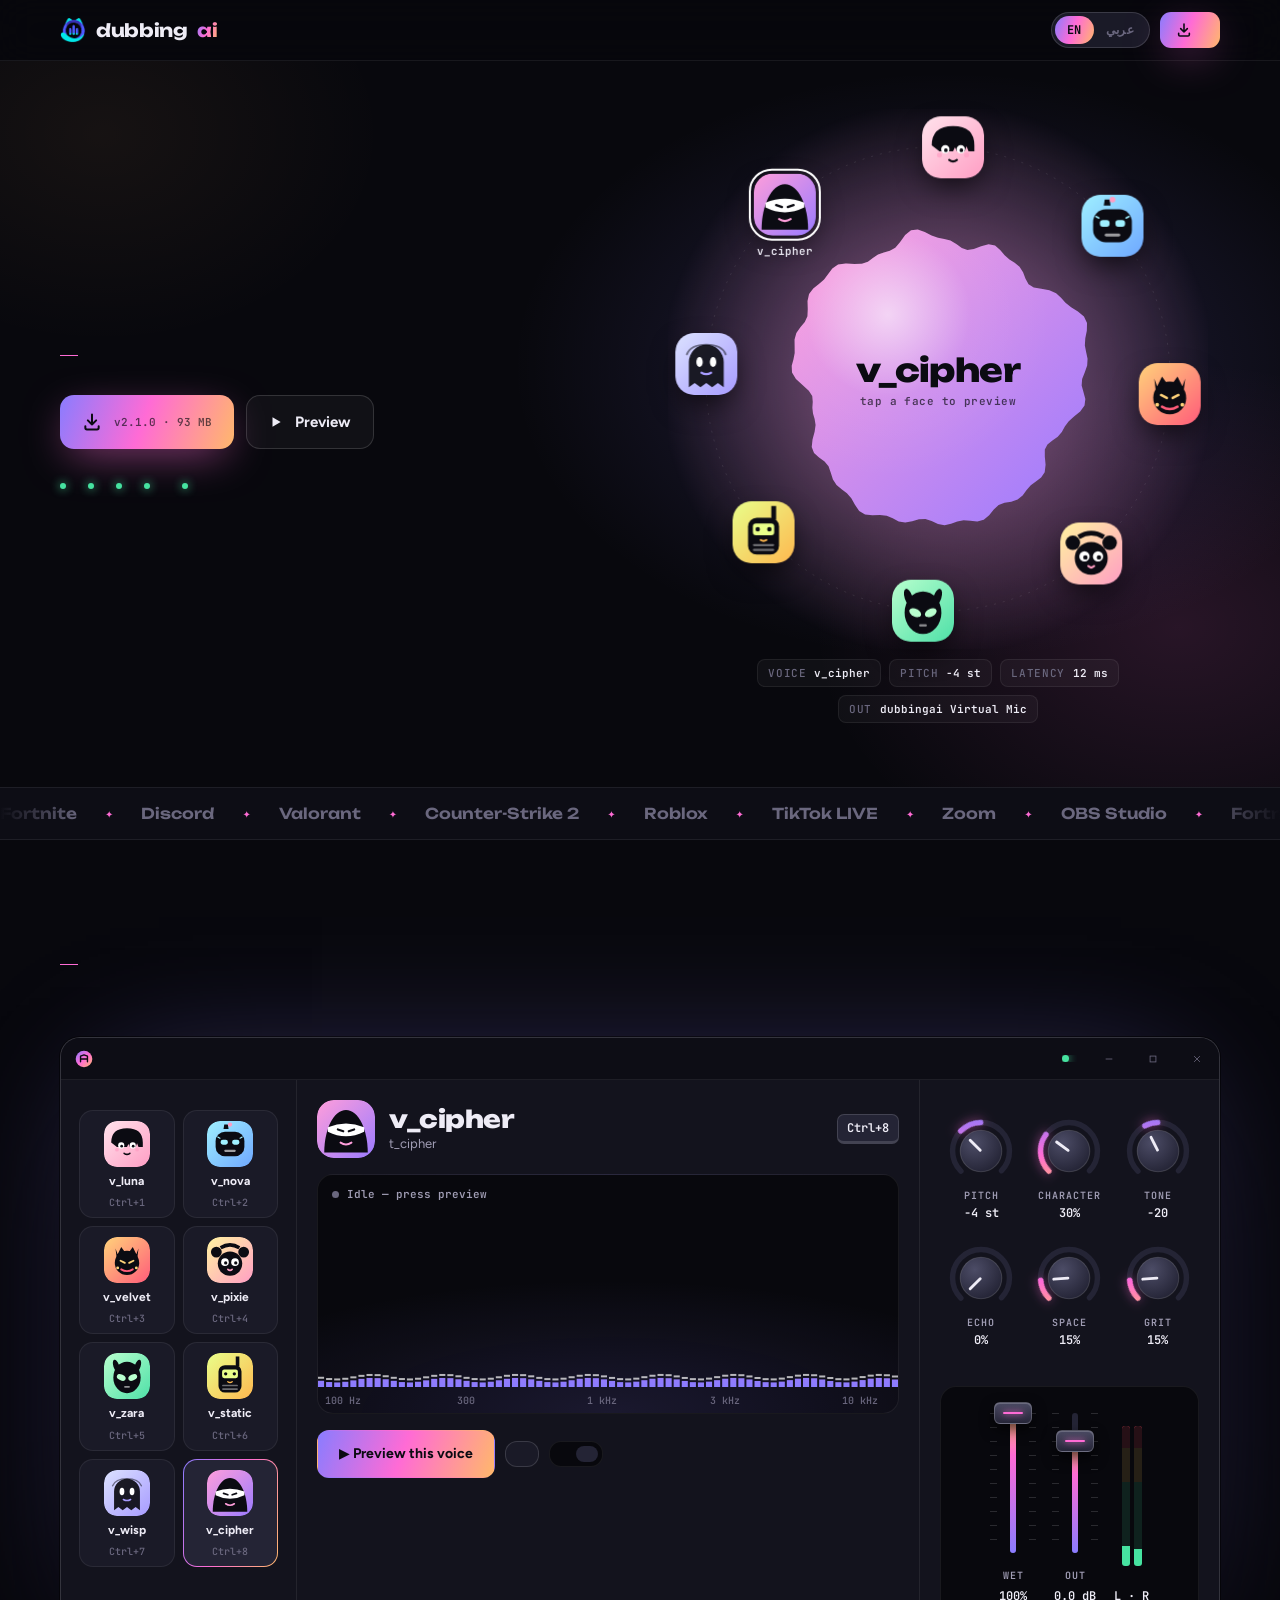
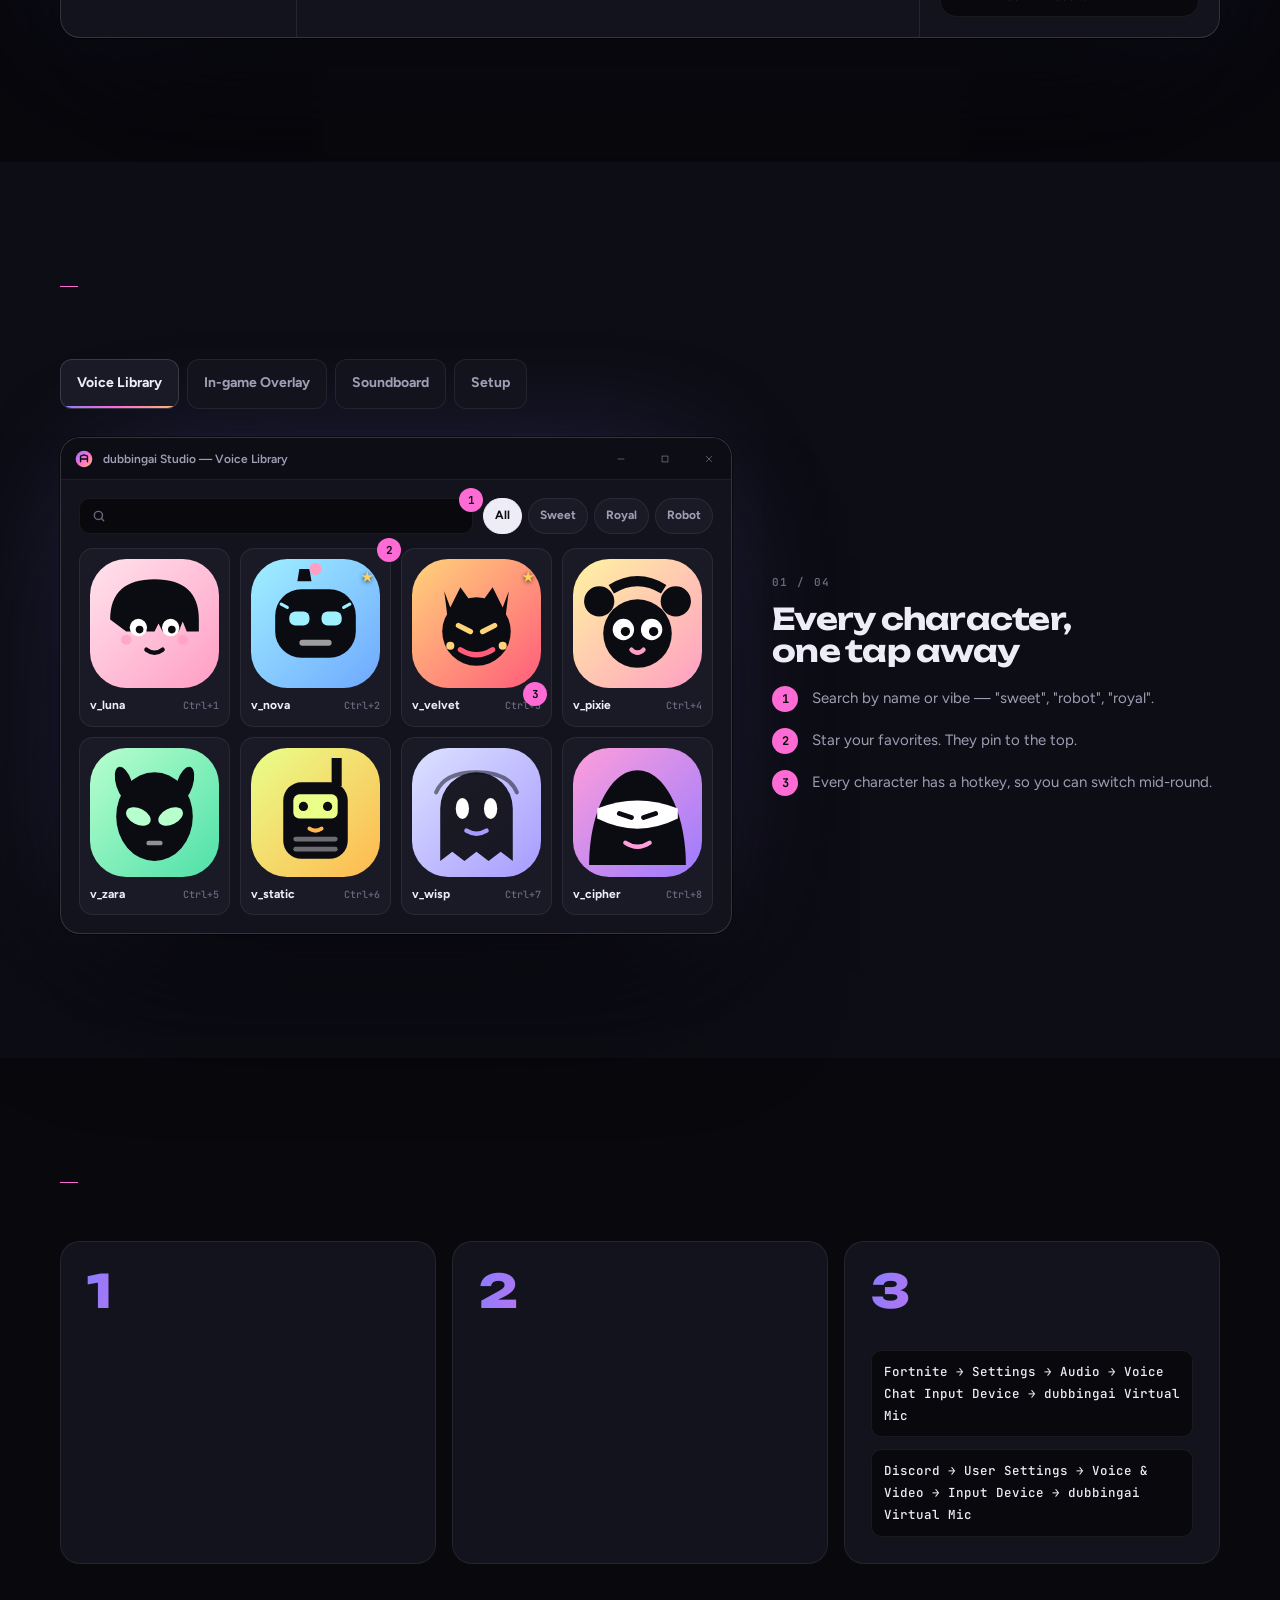
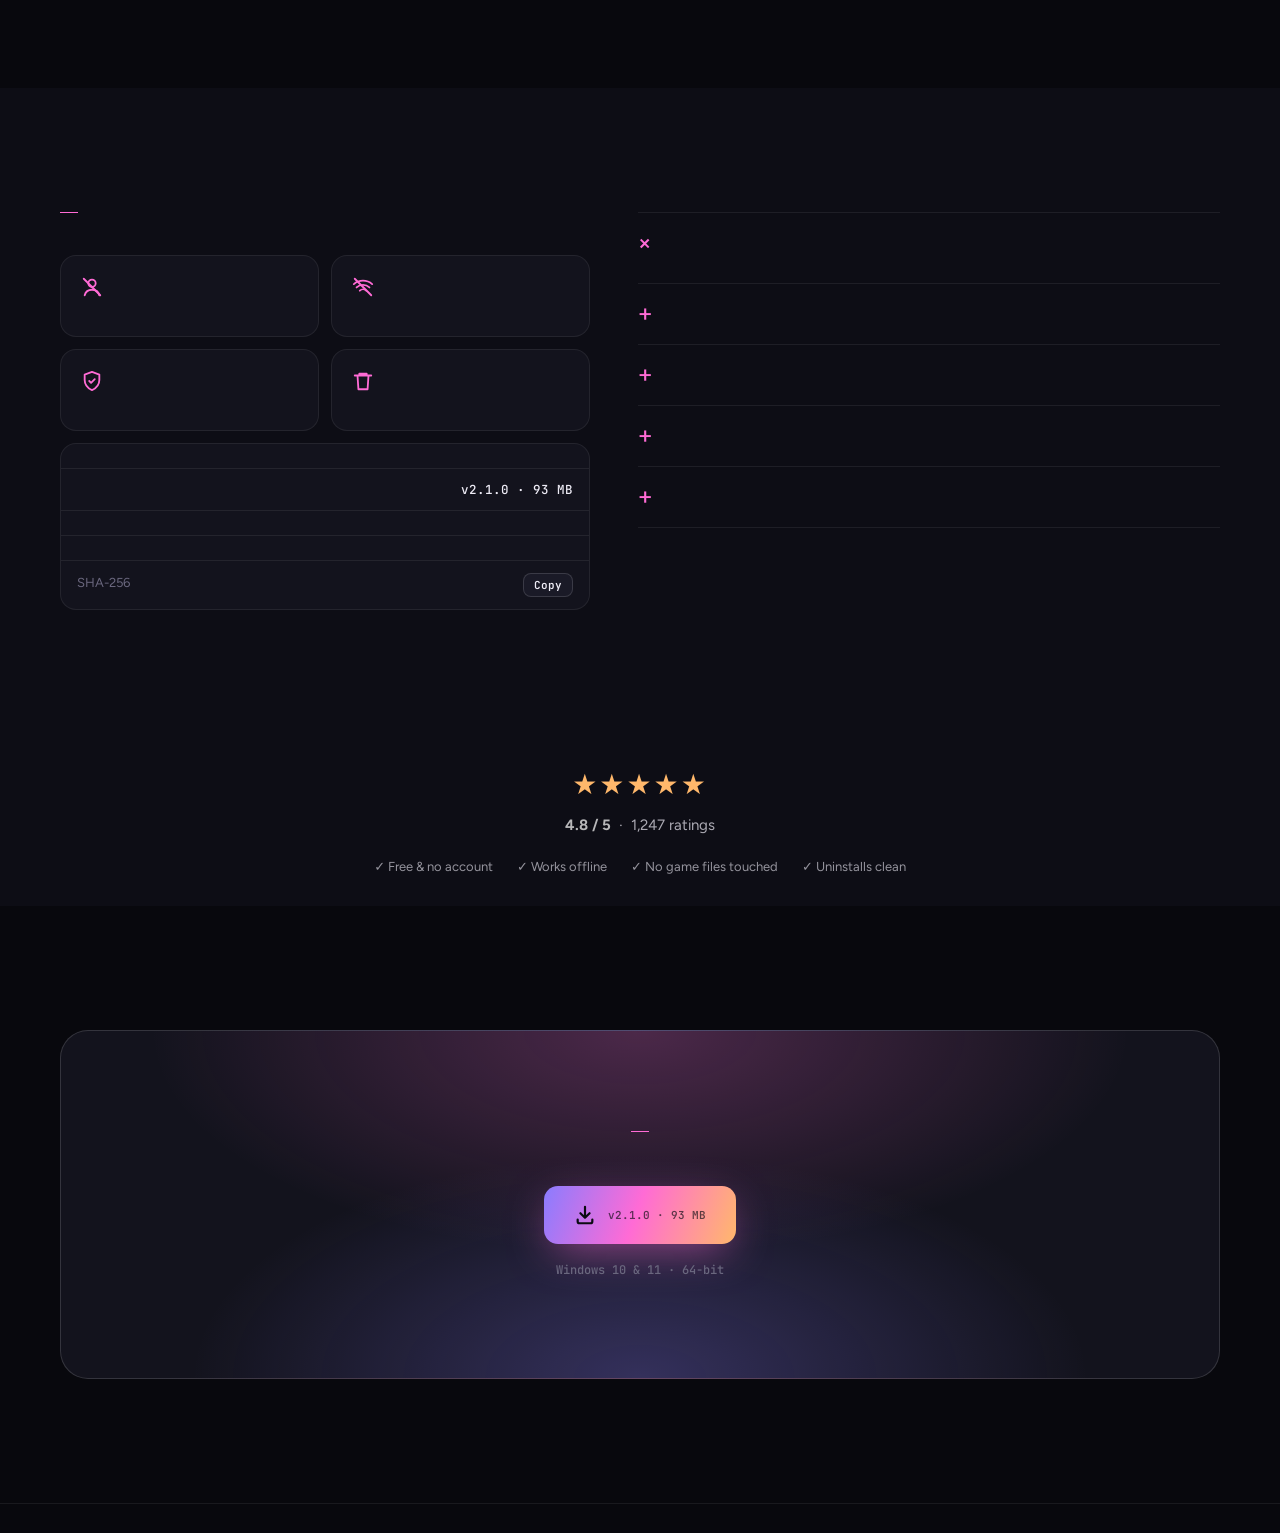
==== commit e829f867: "Update index.html" ====
--- a/index.html
+++ b/index.html
@@ -14,7 +14,7 @@
 
 <!-- SEO Core -->
 <meta name="description" content="Dubbing AI is a free AI voice changer for gaming, Discord, Fortnite, and more. Change your voice in real time with AI-powered girl voices. Download now — Windows.">
-<meta name="keywords" content="AI voice changer, voice changer for gaming, real-time voice changer, Discord voice changer, Fortnite voice changer, girl voice changer, free voice changer, AI voice, dubbing ai">
+<meta name="keywords" content="AI voice changer, voice changer for gaming, real-time voice changer, Discord voice changer, Fortnite voice changer, girl voice changer, free voice changer, AI voice, dubbing ai, dubbing ai voice changer, voice changer for fortnite free 2026, ai girl voice changer discord, voice changer no lag, best free voice changer 2026, voice changer for streamers, voice changer for valorant, voice changer for warzone, voice changer for apex legends, voice changer for roblox, voice changer for minecraft, voice changer for overwatch, voice changer for pubg, voice changer windows 11, voice changer windows 10, voice changer pc free download, ai voice changer no account, ai voice changer offline, voice changer girl voice, voice changer female voice, female ai voice changer, cute voice changer, anime voice changer, voice changer for calls, voice changer for zoom, voice changer for teams, voice changer for twitch, real time ai voice changer free, best ai voice changer gaming, voice modulator free, voice modifier discord, voice changer plugin, free voice changer download, voice changer installer, voice changer setup, virtual microphone voice changer, virtual mic ai, ai microphone changer, voice skin changer, voice effect changer, pitch changer real time, voice pitch modifier, voice disguiser, voice transformer ai">
 <meta name="author" content="Dubbing AI">
 <meta name="robots" content="index, follow">
 <link rel="canonical" href="https://dubbingai.one/">
@@ -34,7 +34,7 @@
 <meta name="twitter:description" content="Real-time AI voice changer for gaming and Discord. Free Windows download.">
 <meta name="twitter:image" content="https://dubbingai.one/download.png">
 
-<!-- Schema.org Structured Data -->
+<!-- Schema.org: SoftwareApplication + AggregateRating -->
 <script type="application/ld+json">
 {
   "@context": "https://schema.org",
@@ -47,10 +47,106 @@
     "price": "0",
     "priceCurrency": "USD"
   },
+  "aggregateRating": {
+    "@type": "AggregateRating",
+    "ratingValue": "4.8",
+    "ratingCount": "1247",
+    "bestRating": "5",
+    "worstRating": "1"
+  },
   "description": "AI-powered real-time voice changer for gaming, Discord, Fortnite and more. Change your voice with AI girl voice presets.",
   "url": "https://dubbingai.one/",
   "image": "https://dubbingai.one/download.png",
-  "keywords": "AI voice changer, Discord voice changer, gaming voice changer"
+  "keywords": "AI voice changer, Discord voice changer, gaming voice changer",
+  "screenshot": "https://dubbingai.one/download.png",
+  "featureList": "Real-time voice changing, 8 AI voice presets, Discord support, Fortnite support, Offline processing, No account required",
+  "downloadUrl": "https://dubbingai.one/",
+  "fileSize": "93 MB",
+  "softwareVersion": "2.1.0",
+  "releaseNotes": "8 AI girl voice presets, real-time processing at 12ms latency"
+}
+</script>
+<!-- Schema.org: FAQPage — expands result in Google SERP -->
+<script type="application/ld+json">
+{
+  "@context": "https://schema.org",
+  "@type": "FAQPage",
+  "mainEntity": [
+    {
+      "@type": "Question",
+      "name": "Is Dubbing AI free?",
+      "acceptedAnswer": {
+        "@type": "Answer",
+        "text": "Yes. Every character in the library is free. No trial timer and no account required."
+      }
+    },
+    {
+      "@type": "Question",
+      "name": "Can Dubbing AI get me banned in Fortnite?",
+      "acceptedAnswer": {
+        "@type": "Answer",
+        "text": "No. Dubbing AI never reads or changes game files or memory. Windows sees it as a regular microphone, the same as plugging in a USB mic."
+      }
+    },
+    {
+      "@type": "Question",
+      "name": "Does my voice get uploaded anywhere?",
+      "acceptedAnswer": {
+        "@type": "Answer",
+        "text": "No. All processing happens on your PC and it keeps working with Wi-Fi off."
+      }
+    },
+    {
+      "@type": "Question",
+      "name": "Which games work with Dubbing AI voice changer?",
+      "acceptedAnswer": {
+        "@type": "Answer",
+        "text": "Anything that lets you pick a microphone: Fortnite, Discord, Valorant, CS2, Roblox, OBS, TikTok LIVE Studio, Zoom and more."
+      }
+    },
+    {
+      "@type": "Question",
+      "name": "What is the best free AI voice changer for gaming?",
+      "acceptedAnswer": {
+        "@type": "Answer",
+        "text": "Dubbing AI is a free real-time AI voice changer for gaming with 8 AI girl voice presets, works with Fortnite, Discord, Valorant and any PC game. No account needed."
+      }
+    }
+  ]
+}
+</script>
+<!-- Schema.org: HowTo — shows steps in Google -->
+<script type="application/ld+json">
+{
+  "@context": "https://schema.org",
+  "@type": "HowTo",
+  "name": "How to use Dubbing AI voice changer",
+  "description": "Set up Dubbing AI real-time voice changer for gaming and Discord in 2 minutes.",
+  "totalTime": "PT2M",
+  "supply": [
+    { "@type": "HowToSupply", "name": "Windows 10 or 11 PC" },
+    { "@type": "HowToSupply", "name": "dubbingaiSetup.exe" }
+  ],
+  "step": [
+    {
+      "@type": "HowToStep",
+      "name": "Install",
+      "text": "Run dubbingaiSetup.exe. It adds a microphone to Windows called dubbingai Virtual Mic. Under a minute.",
+      "position": 1
+    },
+    {
+      "@type": "HowToStep",
+      "name": "Pick a character",
+      "text": "Open Dubbing AI, choose a voice character and shape it with the knobs.",
+      "position": 2
+    },
+    {
+      "@type": "HowToStep",
+      "name": "Select it in your game",
+      "text": "In Fortnite: Settings → Audio → Voice Chat Input Device → dubbingai Virtual Mic. In Discord: User Settings → Voice & Video → Input Device → dubbingai Virtual Mic.",
+      "position": 3
+    }
+  ]
 }
 </script>
 
@@ -300,6 +396,20 @@
     </div>
   </section>
 
+  <!-- RATINGS -->
+  <section class="sec" style="padding:28px 0;background:var(--ink2)">
+    <div class="wrap" style="text-align:center">
+      <div style="font-size:28px;letter-spacing:2px;color:#FFB86B">★★★★★</div>
+      <div style="font-size:15px;opacity:.7;margin-top:6px"><b style="color:#fff">4.8 / 5</b> &nbsp;·&nbsp; 1,247 ratings</div>
+      <div style="display:flex;gap:24px;justify-content:center;flex-wrap:wrap;margin-top:20px;font-size:13px;opacity:.6">
+        <span>✓ Free &amp; no account</span>
+        <span>✓ Works offline</span>
+        <span>✓ No game files touched</span>
+        <span>✓ Uninstalls clean</span>
+      </div>
+    </div>
+  </section>
+
   <!-- CTA -->
   <section class="sec" id="download">
     <div class="wrap">
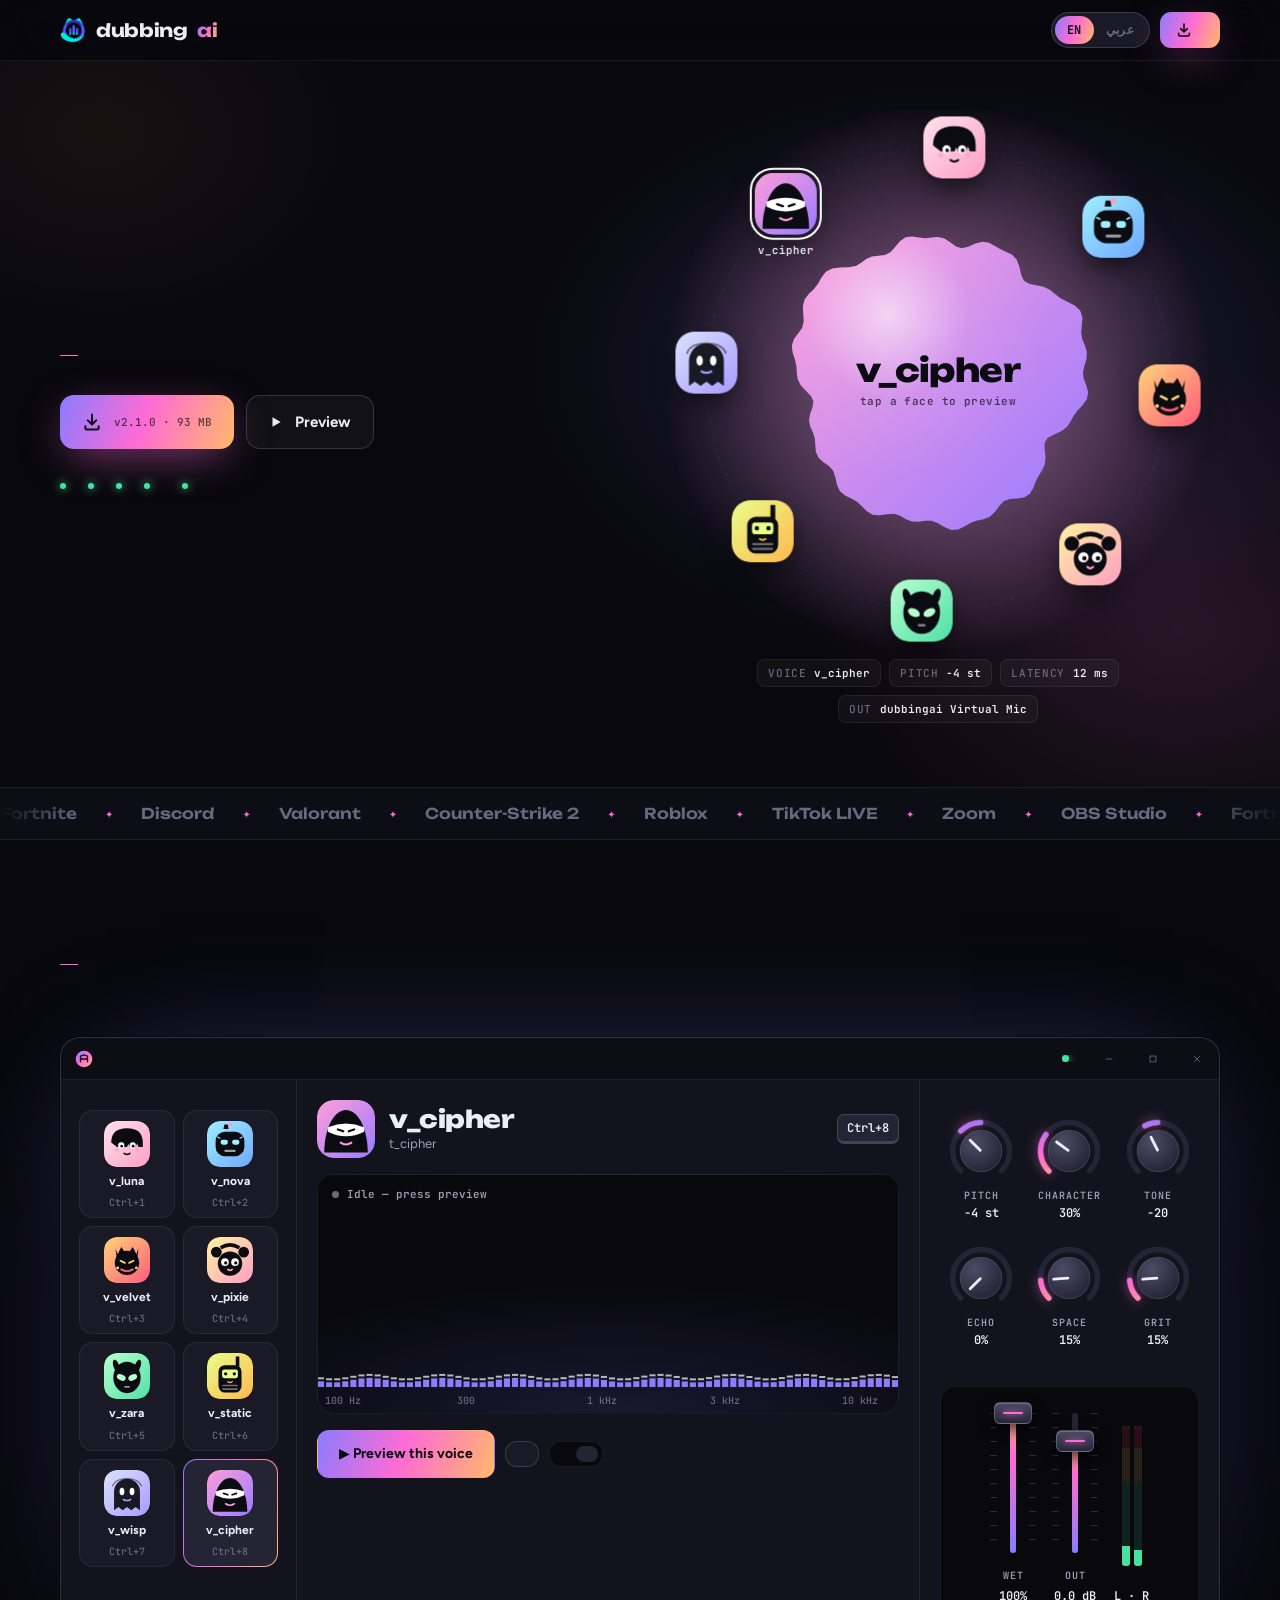
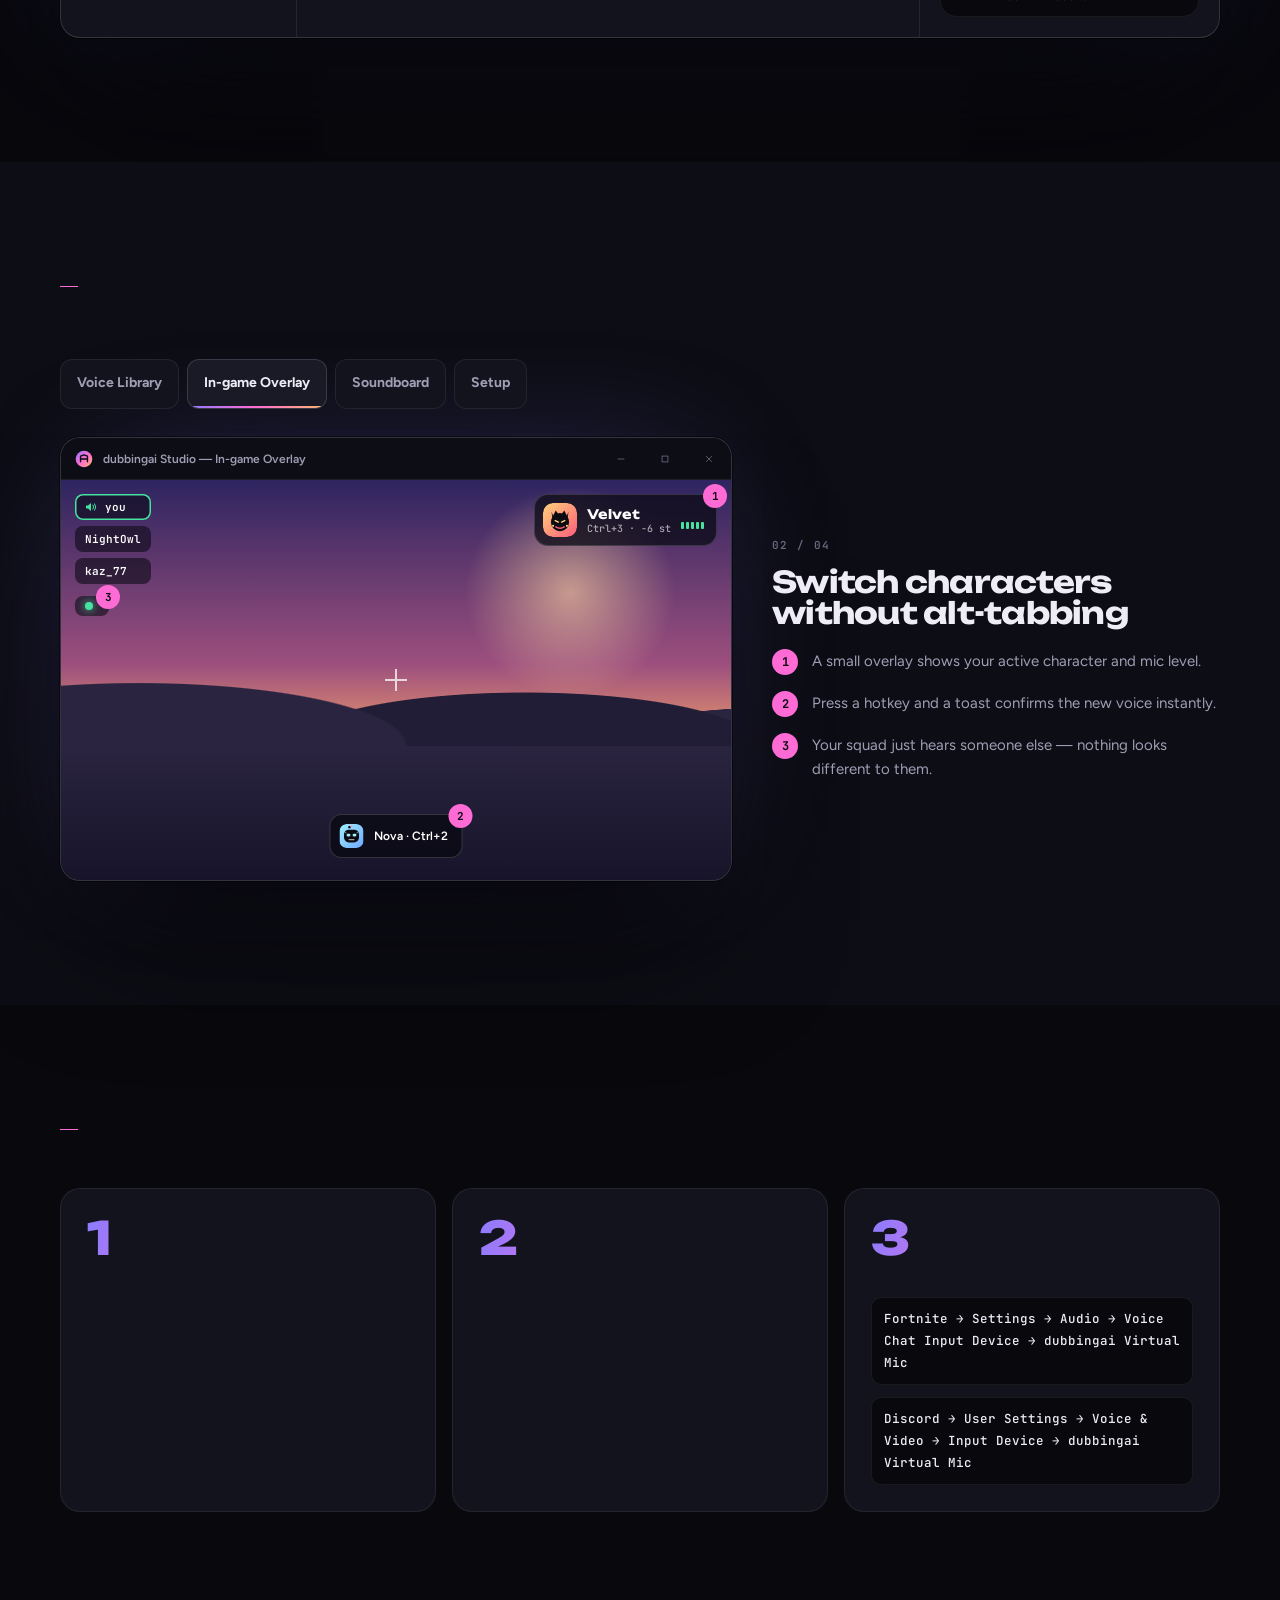
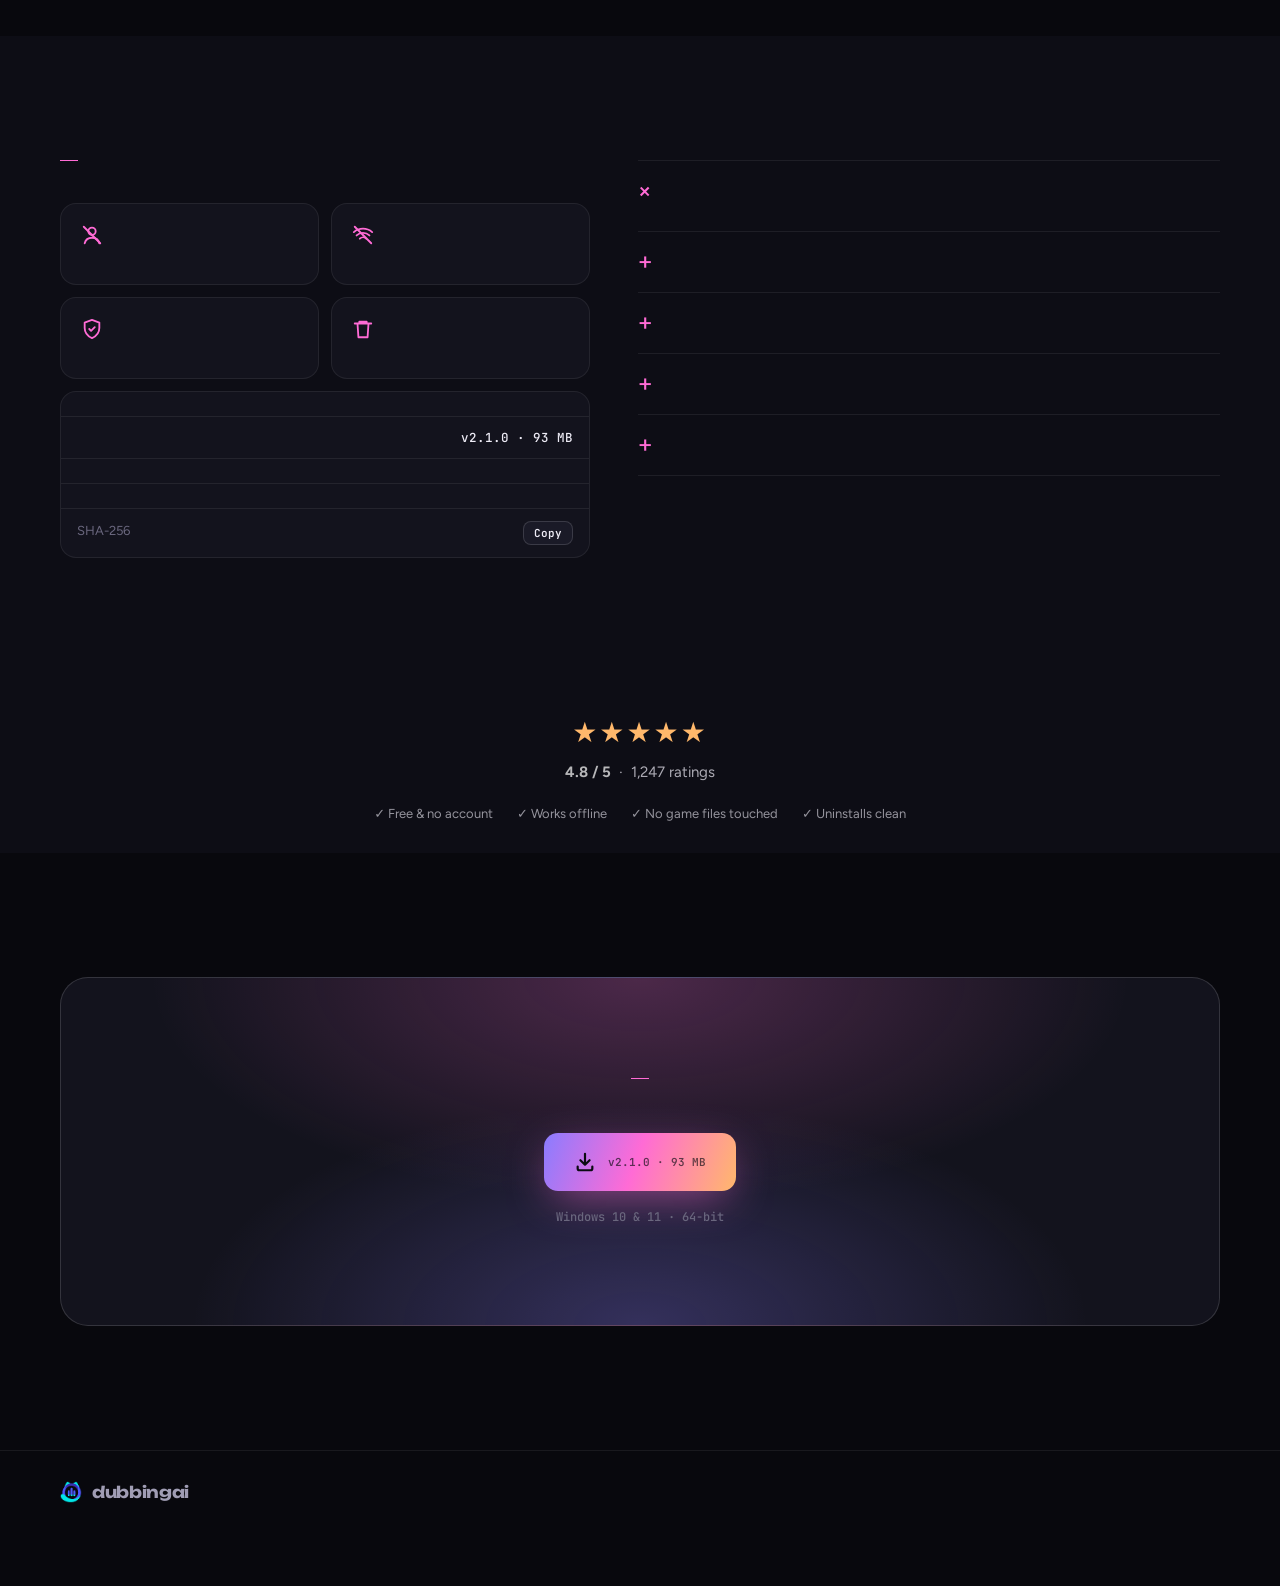
==== commit 2e393b24: "Update index.html" ====
--- a/index.html
+++ b/index.html
@@ -428,7 +428,7 @@
   <div class="wrap">
     <a class="brand" href="#top" style="font-size:16px"><img src="download.png" width="22" height="22" alt="Dubbing AI logo" style="border-radius:5px;vertical-align:middle">dubbingai</a>
     <span data-i18n="footer_c"></span>
-    <nav aria-label="Legal"><a href="#" data-i18n="f_privacy"></a><a href="#" data-i18n="f_terms"></a><a href="#" data-i18n="f_support"></a></nav>
+    <nav aria-label="Legal"><a href="/privacy" data-i18n="f_privacy"></a><a href="/terms" data-i18n="f_terms"></a><a href="/support" data-i18n="f_support"></a></nav>
   </div>
 </footer>
 
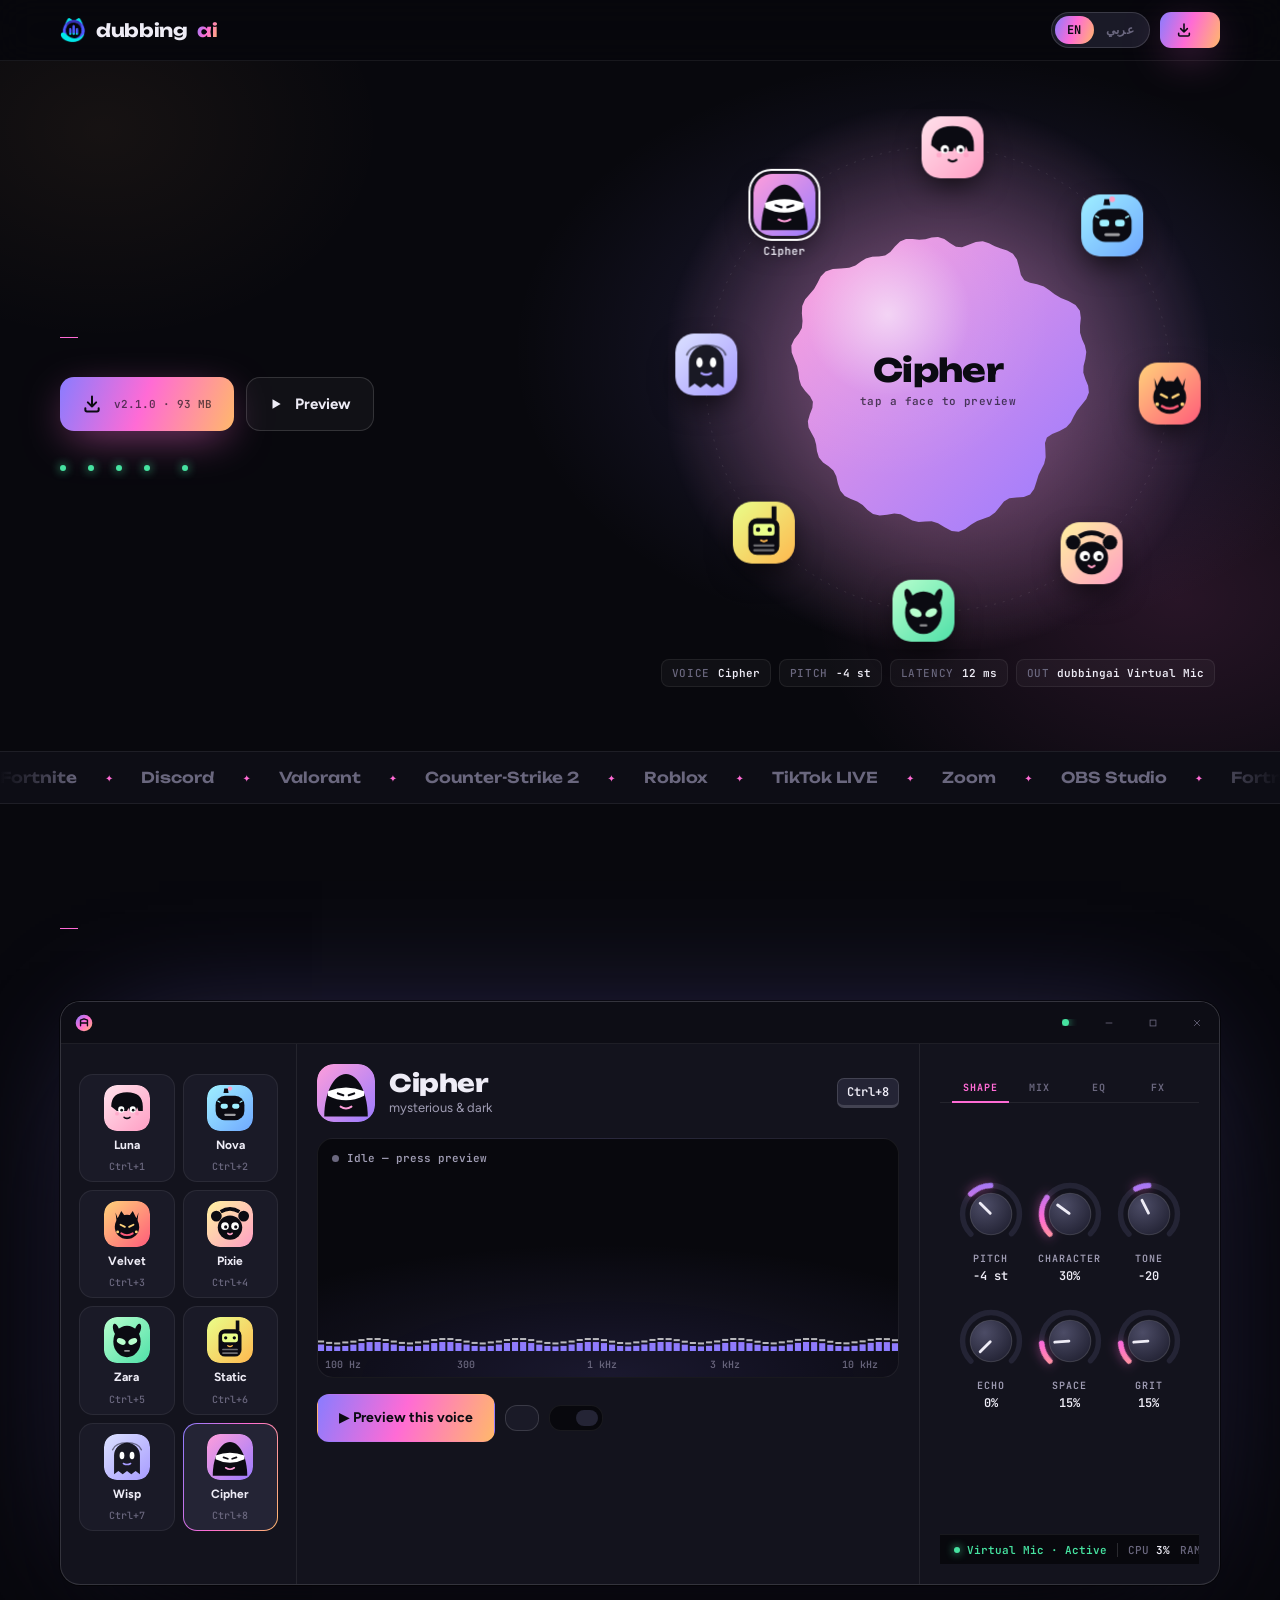
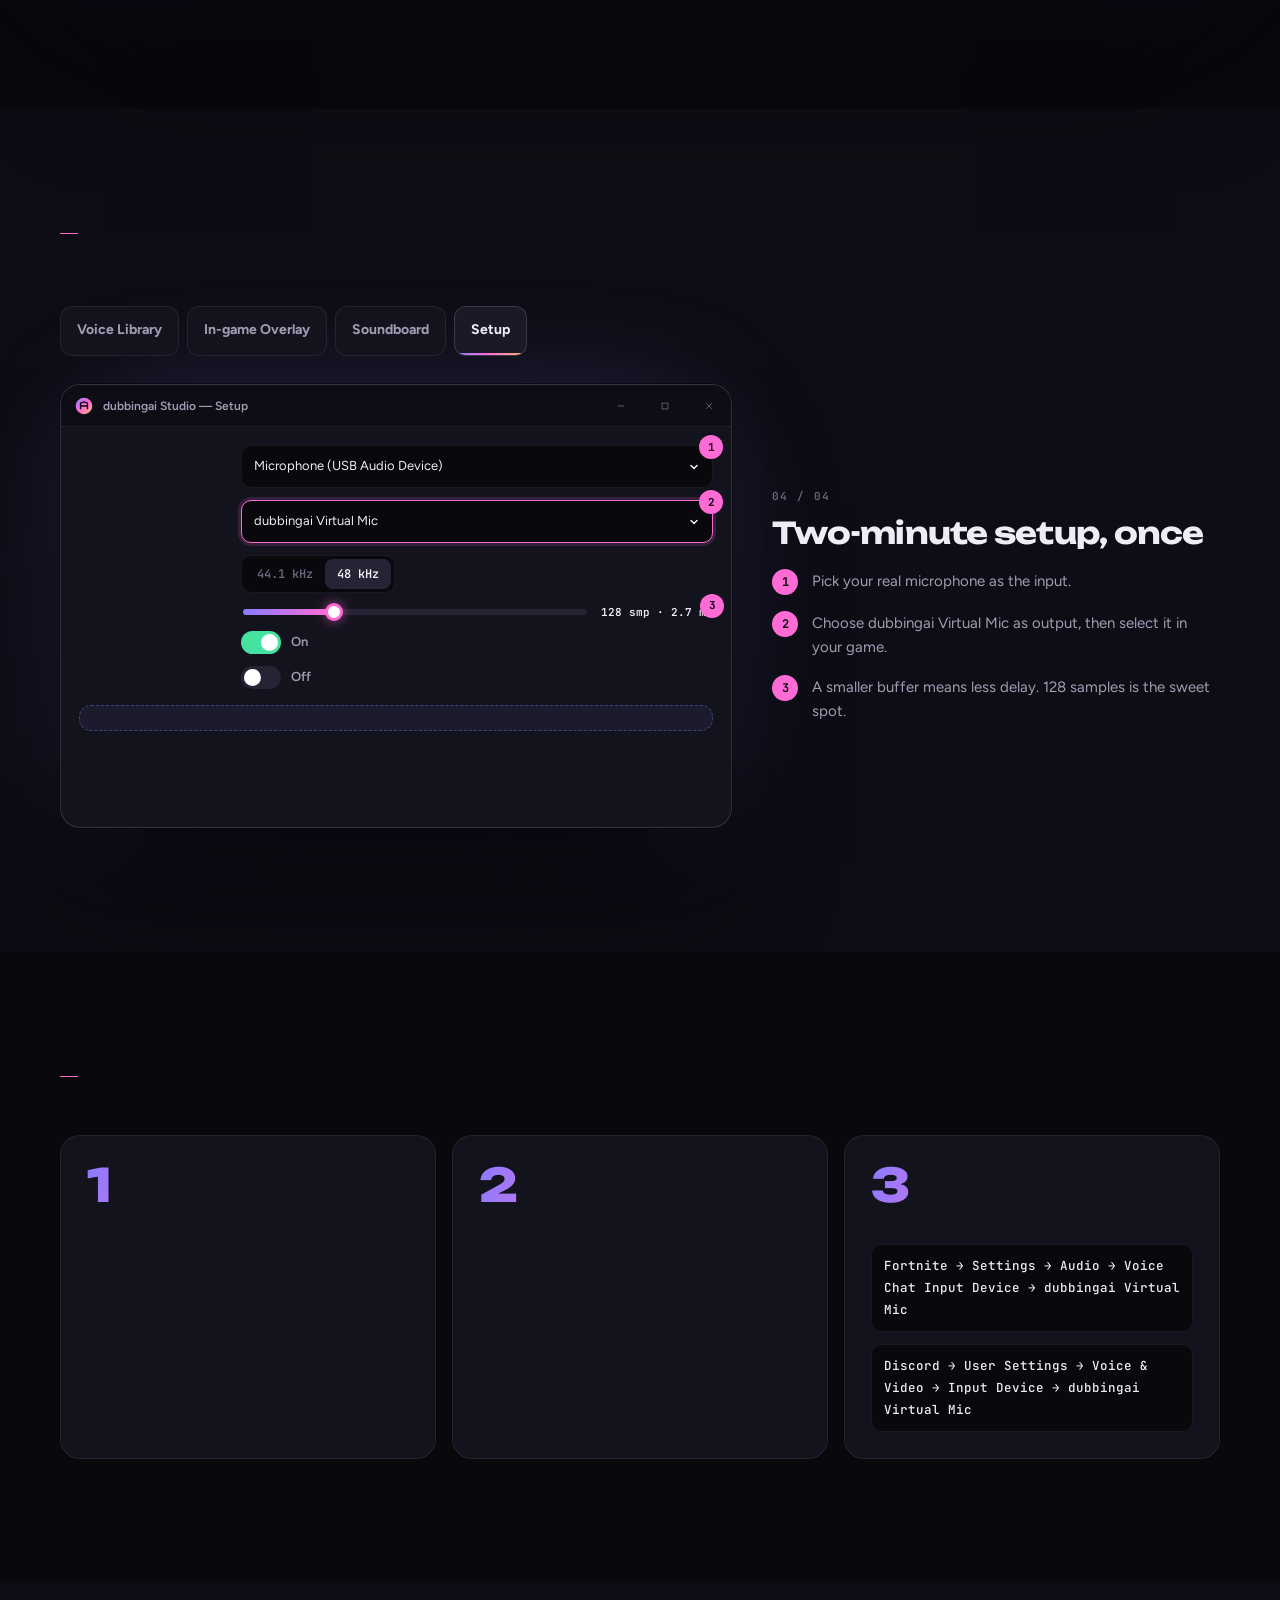
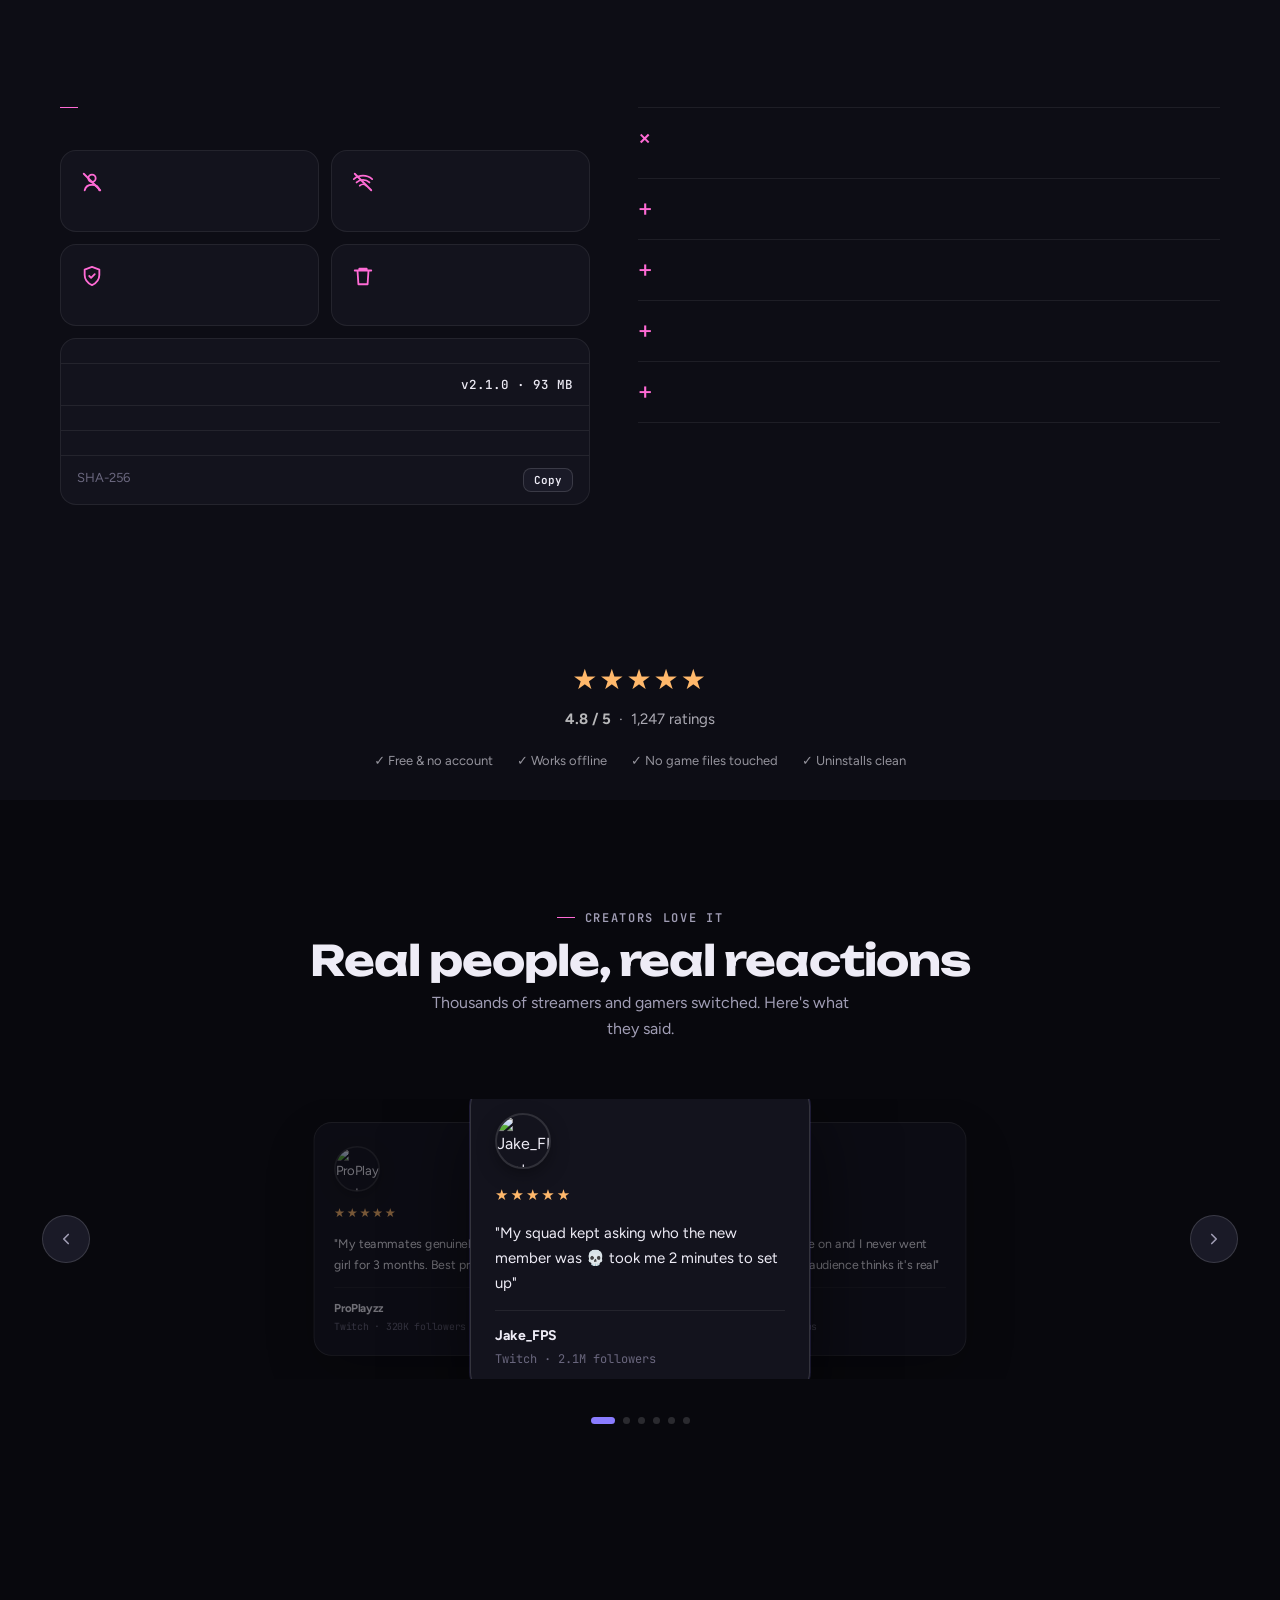
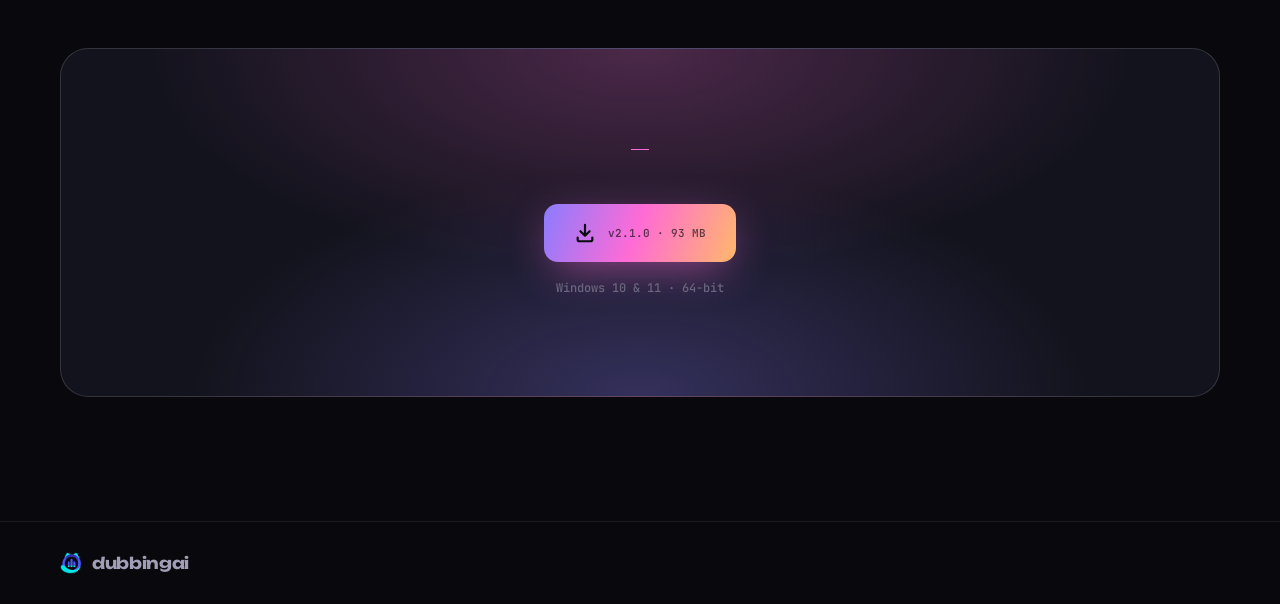
==== commit 7551fd01: "Initial deploy — Dubbing AI landing page" ====
--- a/index.html
+++ b/index.html
@@ -161,6 +161,7 @@
 </head>
 <body>
 
+
 <svg width="0" height="0" style="position:absolute" aria-hidden="true" focusable="false">
   <defs>
     <linearGradient id="holoFill" x1="0" y1="0" x2="1" y2="1"><stop offset="0" stop-color="#8A7CFF"/><stop offset=".5" stop-color="#FF6BD5"/><stop offset="1" stop-color="#FFB86B"/></linearGradient>
@@ -236,6 +237,23 @@
         <h2 data-i18n="studio_h2"></h2>
         <p data-i18n="studio_p"></p>
       </div>
+      <div class="win-frame">
+        <div class="ann ann-l ann-l1" aria-hidden="true">
+          <span class="ann-tag">8 AI Characters</span>
+          <span class="ann-line"><i></i></span>
+        </div>
+        <div class="ann ann-l ann-l2" aria-hidden="true">
+          <span class="ann-tag ann-ok">No account · Free</span>
+          <span class="ann-line"><i></i></span>
+        </div>
+        <div class="ann ann-r ann-r1" aria-hidden="true">
+          <span class="ann-line"><i></i></span>
+          <span class="ann-tag ann-hot">≈ 12 ms latency</span>
+        </div>
+        <div class="ann ann-r ann-r2" aria-hidden="true">
+          <span class="ann-line"><i></i></span>
+          <span class="ann-tag ann-vio">Ctrl+1–8 hotkeys</span>
+        </div>
       <div class="win">
         <div class="win-bar">
           <svg width="18" height="18"><use href="#logo"/></svg><span data-i18n="studio_title"></span><span class="grow"></span>
@@ -262,18 +280,81 @@
             <p class="note" data-i18n="studio_note"></p>
           </div>
           <div class="st-ctrl">
-            <div><div class="lbl" data-i18n="shape_lbl"></div><div class="knobs" id="knobs"></div></div>
-            <div>
-              <div class="lbl" data-i18n="mix_lbl"></div>
+            <div class="ctrl-tabs" role="tablist">
+              <button class="ctab" data-tab="shape" role="tab" aria-selected="true">SHAPE</button>
+              <button class="ctab" data-tab="mix" role="tab" aria-selected="false">MIX</button>
+              <button class="ctab" data-tab="eq" role="tab" aria-selected="false">EQ</button>
+              <button class="ctab" data-tab="fx" role="tab" aria-selected="false">FX</button>
+            </div>
+
+            <div class="ctrl-panel" id="ctrlShape">
+              <div class="lbl" data-i18n="shape_lbl" style="margin-bottom:10px"></div>
+              <div class="knobs" id="knobs"></div>
+            </div>
+
+            <div class="ctrl-panel" id="ctrlMix" hidden>
               <div class="mixer">
-                <div class="fd" id="fdMix"></div>
-                <div class="fd" id="fdOut"></div>
-                <div class="fd"><div class="meter" aria-hidden="true"><div><i id="mL"></i></div><div><i id="mR"></i></div></div><span class="k-name" data-i18n="level_lbl"></span><span class="k-v">L · R</span></div>
+                <div class="ch-strip" style="--chc:var(--vio)">
+                  <div class="ch-hdr"><span class="ch-clip" id="clipWet"></span><span class="ch-lbl">WET</span></div>
+                  <div class="ch-pan-row"><span class="ch-pan-lbl">L</span><canvas class="ch-pan-cv" id="panWet" width="50" height="16"></canvas><span class="ch-pan-lbl">R</span></div>
+                  <div class="ch-btns"><button class="ch-s" type="button">S</button><button class="ch-m" type="button">M</button></div>
+                  <div class="ch-fader-row">
+                    <div class="ch-db"><span>+6</span><span>0</span><span>−6</span><span>−12</span><span>−24</span><span>−∞</span></div>
+                    <div class="fd" id="fdMix"></div>
+                  </div>
+                  <div class="ch-val" id="chWetV">100%</div>
+                  <div class="ch-route">→ AI Engine</div>
+                </div>
+                <div class="ch-strip" style="--chc:var(--hot)">
+                  <div class="ch-hdr"><span class="ch-clip" id="clipOut"></span><span class="ch-lbl">OUT</span></div>
+                  <div class="ch-pan-row"><span class="ch-pan-lbl">L</span><canvas class="ch-pan-cv" id="panOut" width="50" height="16"></canvas><span class="ch-pan-lbl">R</span></div>
+                  <div class="ch-btns"><button class="ch-s" type="button">S</button><button class="ch-m" type="button">M</button></div>
+                  <div class="ch-fader-row">
+                    <div class="ch-db"><span>+6</span><span>0</span><span>−6</span><span>−12</span><span>−24</span><span>−∞</span></div>
+                    <div class="fd" id="fdOut"></div>
+                  </div>
+                  <div class="ch-val" id="chOutV">0.0 dB</div>
+                  <div class="ch-route">→ Virtual Mic</div>
+                </div>
+                <div class="ch-strip" style="--chc:var(--ok)">
+                  <div class="ch-hdr"><span class="ch-clip" id="clipMeter"></span><span class="ch-lbl">MASTER</span></div>
+                  <div class="ch-pan-row"><span class="ch-pan-lbl">L</span><div class="ch-pan-c"></div><span class="ch-pan-lbl">R</span></div>
+                  <div class="ch-btns"><button class="ch-s" type="button" disabled>S</button><button class="ch-m" type="button" disabled>M</button></div>
+                  <div class="ch-fader-row">
+                    <div class="ch-db"><span>+6</span><span>0</span><span>−6</span><span>−12</span><span>−24</span><span>−∞</span></div>
+                    <div class="meter" aria-hidden="true"><div><i id="mL"></i></div><div><i id="mR"></i></div></div>
+                  </div>
+                  <div class="ch-val">L · R</div>
+                  <div class="ch-route">→ ASIO OUT</div>
+                </div>
               </div>
             </div>
-          </div>
-        </div>
-      </div>
+
+            <div class="ctrl-panel" id="ctrlEQ" hidden>
+              <canvas id="eqCv" class="eq-cv"></canvas>
+              <div class="eq-bands" id="eqBands"></div>
+            </div>
+
+            <div class="ctrl-panel" id="ctrlFX" hidden>
+              <div class="fx-chain" id="fxChain"></div>
+            </div>
+
+            <div class="win-foot">
+              <span class="wf-live"><i></i>Virtual Mic · Active</span>
+              <span class="wf-sep"></span>
+              <span class="wf-item">CPU <b id="wfCpu">3%</b></span>
+              <span class="wf-item">RAM <b>142 MB</b></span>
+              <span class="wf-grow"></span>
+              <span class="wf-item">48 kHz · 24-bit</span>
+              <span class="wf-sep"></span>
+              <span class="wf-lat"><b id="wfLat">12.1</b> ms</span>
+              <span class="wf-sep"></span>
+              <span class="wf-ver">v2.1.0</span>
+            </div>
+          </div>
+        </div>
+      </div>
+      </div><!-- /win-frame -->
     </div>
   </section>
 
@@ -410,6 +491,89 @@
     </div>
   </section>
 
+  <!-- SOCIAL PROOF CAROUSEL -->
+  <section class="sec sp-sec" id="social-proof">
+    <div class="wrap" style="text-align:center">
+      <div class="eyebrow" style="justify-content:center;margin-bottom:14px">Creators love it</div>
+      <h2 style="font-size:clamp(26px,4vw,42px);margin-bottom:8px">Real people, real reactions</h2>
+      <p style="color:var(--tx2);font-size:16px;max-width:44ch;margin-inline:auto">Thousands of streamers and gamers switched. Here's what they said.</p>
+    </div>
+    <div class="sp-stage">
+      <button class="sp-arr sp-prev" id="spPrev" aria-label="Previous">
+        <svg viewBox="0 0 24 24" fill="none"><path d="M15 18l-6-6 6-6" stroke="currentColor" stroke-width="2.2" stroke-linecap="round" stroke-linejoin="round"/></svg>
+      </button>
+      <div class="sp-viewport">
+        <div class="sp-track" id="spTrack">
+
+          <div class="sp-card" data-idx="0">
+            <img class="sp-photo" src="https://i.pravatar.cc/80?img=11" alt="Jake_FPS avatar" loading="lazy">
+            <div class="sp-stars">★★★★★</div>
+            <p class="sp-quote">"My squad kept asking who the new member was 💀 took me 2 minutes to set up"</p>
+            <div class="sp-who">
+              <strong>Jake_FPS</strong>
+              <span>Twitch · 2.1M followers</span>
+            </div>
+          </div>
+
+          <div class="sp-card" data-idx="1">
+            <img class="sp-photo" src="https://i.pravatar.cc/80?img=47" alt="AyaGaming avatar" loading="lazy">
+            <div class="sp-stars">★★★★★</div>
+            <p class="sp-quote">"Anime voice mode on and I never went back fr. My whole audience thinks it's real"</p>
+            <div class="sp-who">
+              <strong>AyaGaming</strong>
+              <span>YouTube · 890K subs</span>
+            </div>
+          </div>
+
+          <div class="sp-card" data-idx="2">
+            <img class="sp-photo" src="https://i.pravatar.cc/80?img=33" alt="VoidKill3r avatar" loading="lazy">
+            <div class="sp-stars">★★★★★</div>
+            <p class="sp-quote">"Zero lag, zero setup hell. My whole Discord server uses it now ngl"</p>
+            <div class="sp-who">
+              <strong>VoidKill3r</strong>
+              <span>Discord · 45K members</span>
+            </div>
+          </div>
+
+          <div class="sp-card" data-idx="3">
+            <img class="sp-photo" src="https://i.pravatar.cc/80?img=5" alt="StreamQueenX avatar" loading="lazy">
+            <div class="sp-stars">★★★★★</div>
+            <p class="sp-quote">"Luna voice is literally perfect for my content. I sound like a completely different person 😭"</p>
+            <div class="sp-who">
+              <strong>StreamQueenX</strong>
+              <span>Twitch · 1.1M followers</span>
+            </div>
+          </div>
+
+          <div class="sp-card" data-idx="4">
+            <img class="sp-photo" src="https://i.pravatar.cc/80?img=68" alt="TechBro420 avatar" loading="lazy">
+            <div class="sp-stars">★★★★★</div>
+            <p class="sp-quote">"Tried 5 other voice changers. This is the only one that doesn't sound robotic"</p>
+            <div class="sp-who">
+              <strong>TechBro420</strong>
+              <span>YouTube · 450K subs</span>
+            </div>
+          </div>
+
+          <div class="sp-card" data-idx="5">
+            <img class="sp-photo" src="https://i.pravatar.cc/80?img=25" alt="ProPlayzz avatar" loading="lazy">
+            <div class="sp-stars">★★★★★</div>
+            <p class="sp-quote">"My teammates genuinely thought I was a girl for 3 months. Best prank of my life 😂"</p>
+            <div class="sp-who">
+              <strong>ProPlayzz</strong>
+              <span>Twitch · 320K followers</span>
+            </div>
+          </div>
+
+        </div>
+      </div>
+      <button class="sp-arr sp-next" id="spNext" aria-label="Next">
+        <svg viewBox="0 0 24 24" fill="none"><path d="M9 18l6-6-6-6" stroke="currentColor" stroke-width="2.2" stroke-linecap="round" stroke-linejoin="round"/></svg>
+      </button>
+    </div>
+    <div class="sp-dots" id="spDots"></div>
+  </section>
+
   <!-- CTA -->
   <section class="sec" id="download">
     <div class="wrap">
--- a/styles.css
+++ b/styles.css
@@ -315,6 +315,61 @@
 .cta-meta{font:500 12px var(--f-m);color:var(--tx3)}
 .cta-meta b{color:var(--tx)}
 
+/* ctrl tabs */
+.ctrl-tabs{display:flex;gap:2px;padding:10px 12px 0;border-bottom:1px solid var(--line)}
+.ctab{flex:1;border:0;background:none;padding:7px 4px;border-radius:8px 8px 0 0;font:700 10px var(--f-m);letter-spacing:.1em;color:var(--tx3);cursor:pointer;border-bottom:2px solid transparent;margin-bottom:-1px;transition:color .15s,border-color .15s}
+.ctab:hover{color:var(--tx2)}
+.ctab[aria-selected="true"]{color:var(--hot);border-bottom-color:var(--hot)}
+.ctrl-panel{padding:16px 14px;flex:1;display:flex;flex-direction:column;gap:12px;overflow:auto}
+.ctrl-panel[hidden]{display:none}
+
+/* pan mini canvas */
+.ch-pan-cv{display:block;width:40px;height:14px;cursor:ew-resize}
+
+/* EQ canvas */
+.eq-cv{width:100%;height:140px;border-radius:12px;background:radial-gradient(120% 80% at 50% 110%,rgba(138,124,255,.15),transparent 60%),var(--ink);border:1px solid var(--line);display:block}
+.eq-bands{display:flex;justify-content:space-between;padding:0 4px;margin-top:8px}
+.eq-band{display:flex;flex-direction:column;align-items:center;gap:4px}
+.eq-band-knob{width:32px;height:32px;border-radius:50%;background:var(--panel2);border:1px solid var(--line2);cursor:ns-resize;position:relative}
+.eq-band-knob::after{content:"";position:absolute;left:50%;top:6px;width:2px;height:10px;margin-left:-1px;background:var(--hot);border-radius:1px;transform-origin:50% calc(100% + 2px);transform:rotate(calc(var(--rot,90deg) - 90deg))}
+.eq-band-freq{font:600 9px var(--f-m);color:var(--tx3)}
+.eq-band-gain{font:600 10px var(--f-m);color:var(--tx);min-width:32px;text-align:center}
+
+/* FX chain */
+.fx-chain{display:flex;flex-direction:column;gap:6px}
+.fx-node{display:grid;grid-template-columns:28px 1fr auto;align-items:center;gap:10px;padding:10px 12px;border-radius:12px;background:var(--panel2);border:1px solid var(--line);transition:border-color .15s}
+.fx-node.active{border-color:var(--line2)}
+.fx-node.bypassed{opacity:.38}
+.fx-bypass{width:18px;height:18px;border-radius:5px;border:1.5px solid var(--line2);background:none;cursor:pointer;position:relative;flex:none}
+.fx-bypass.on{background:var(--ok);border-color:var(--ok)}
+.fx-bypass.on::after{content:"✓";position:absolute;inset:0;display:grid;place-items:center;font-size:10px;color:#0B0B12;font-weight:700}
+.fx-name{font:700 12px var(--f-b);color:var(--tx)}
+.fx-val{font:600 11px var(--f-m);color:var(--tx3)}
+.fx-drag{width:16px;height:16px;display:grid;place-items:center;opacity:.35;cursor:grab}
+.fx-drag::before{content:"⠿";font-size:14px}
+
+/* channel strips */
+.ch-strip{display:flex;flex-direction:column;align-items:center;gap:6px}
+.ch-strip-meter .meter{height:160px;padding-block:10px}
+.ch-top{display:flex;flex-direction:column;align-items:center;gap:4px}
+.ch-clip{width:8px;height:8px;border-radius:50%;background:var(--panel3);border:1px solid var(--line2);transition:background .1s,box-shadow .1s}
+.ch-clip.hit{background:var(--rec);box-shadow:0 0 8px var(--rec)}
+.ch-lbl{font:700 9px var(--f-m);letter-spacing:.1em;color:var(--tx3);text-transform:uppercase}
+.ch-bus{height:10px;display:flex;align-items:center;justify-content:center}
+.ch-bus span{width:20px;height:3px;border-radius:2px;opacity:.55}
+
+/* win footer (status bar) */
+.win-foot{display:flex;align-items:center;gap:10px;height:30px;padding-inline:14px;background:var(--ink);border-top:1px solid var(--line);font:500 11px var(--f-m);color:var(--tx3);overflow:hidden;flex-wrap:nowrap}
+.wf-live{display:inline-flex;align-items:center;gap:7px;color:var(--ok);font-weight:600;white-space:nowrap}
+.wf-live i{width:6px;height:6px;border-radius:50%;background:var(--ok);box-shadow:0 0 8px var(--ok);animation:blink 1.4s infinite;flex:none}
+.wf-sep{width:1px;height:14px;background:var(--line2);flex:none}
+.wf-grow{flex:1}
+.wf-item{white-space:nowrap}
+.wf-item b{color:var(--tx);font-weight:600}
+.wf-lat{color:var(--amb);font-weight:600;white-space:nowrap}
+.wf-lat b{font-weight:700}
+.wf-ver{color:var(--tx3);font-size:10px;white-space:nowrap}
+
 /* footer + toast */
 .foot{border-top:1px solid var(--line);padding-block:30px}
 .foot .wrap{display:flex;justify-content:space-between;flex-wrap:wrap;gap:16px;align-items:center;color:var(--tx3);font-size:13px}
@@ -324,4 +379,96 @@
 .toast{position:fixed;left:50%;bottom:calc(20px + env(safe-area-inset-bottom,0px));transform:translate(-50%,16px);opacity:0;pointer-events:none;z-index:80;background:var(--panel3);border:1px solid var(--line2);color:var(--tx);padding:12px 18px;border-radius:12px;font-size:14px;font-weight:600;box-shadow:0 20px 40px rgba(0,0,0,.55);transition:opacity .25s,transform .25s;width:max-content;max-width:calc(100% - 32px);text-align:center}
 .toast.show{opacity:1;transform:translate(-50%,0)}
 
+
+/* ── win 3D tilt ── */
+#studio .win{transition:transform .28s cubic-bezier(.2,.8,.3,1),box-shadow .28s}
+
+/* ── win-frame + annotations ── */
+.win-frame{position:relative}
+.ann{position:absolute;display:flex;align-items:center;gap:0;pointer-events:none;z-index:6;opacity:0;animation:annIn .6s cubic-bezier(.2,.9,.3,1) forwards}
+.ann-l{flex-direction:row;left:-210px}
+.ann-r{flex-direction:row-reverse;right:-210px}
+.ann-l1{top:18%;animation-delay:.3s}
+.ann-l2{top:54%;animation-delay:.55s}
+.ann-r1{top:24%;animation-delay:.45s}
+.ann-r2{top:60%;animation-delay:.7s}
+@keyframes annIn{from{opacity:0;transform:translateX(10px)}to{opacity:1;transform:translateX(0)}}
+.ann-r @keyframes annIn{from{opacity:0;transform:translateX(-10px)}to{opacity:1;transform:translateX(0)}}
+.ann-tag{font:700 11px var(--f-m);letter-spacing:.04em;color:var(--tx);background:rgba(255,255,255,.06);border:1px solid rgba(255,255,255,.13);backdrop-filter:blur(12px);-webkit-backdrop-filter:blur(12px);padding:7px 14px;border-radius:999px;white-space:nowrap;box-shadow:0 4px 20px rgba(0,0,0,.3)}
+.ann-tag.ann-ok{border-color:rgba(70,226,160,.35);color:var(--ok)}
+.ann-tag.ann-hot{border-color:rgba(255,107,213,.35);color:var(--hot)}
+.ann-tag.ann-vio{border-color:rgba(138,124,255,.35);color:var(--vio)}
+.ann-line{display:flex;align-items:center;width:60px;position:relative}
+.ann-line::before{content:"";display:block;flex:1;height:1px;background:linear-gradient(90deg,rgba(255,255,255,.25),rgba(255,255,255,.08))}
+.ann-l .ann-line::before{background:linear-gradient(90deg,rgba(255,255,255,.08),rgba(255,255,255,.25))}
+.ann-line i{width:6px;height:6px;border-radius:50%;background:rgba(255,255,255,.5);flex:none;box-shadow:0 0 8px rgba(255,255,255,.4)}
+.ann-l .ann-line{flex-direction:row-reverse}
+.ann-l .ann-line i{margin-right:0;margin-left:0}
+@media(max-width:1340px){.ann{display:none}}
+
+/* ── mixer hardware look ── */
+.mixer{padding:10px 8px 8px;background:linear-gradient(180deg,#0A0A14 0%,#0E0E1C 60%,#111122 100%);border:1px solid rgba(255,255,255,.07);border-radius:14px;gap:6px;align-items:stretch}
+.ch-strip{--chc:var(--vio);background:linear-gradient(180deg,#1A1A2E 0%,#111124 100%);border:1px solid rgba(255,255,255,.06);border-top:2px solid var(--chc);border-radius:10px;padding:8px 7px 6px;gap:5px;box-shadow:inset 0 1px 0 rgba(255,255,255,.05),0 4px 12px rgba(0,0,0,.4);flex:1;min-width:76px}
+.ch-hdr{display:flex;align-items:center;justify-content:space-between;width:100%;gap:4px;margin-bottom:2px}
+.ch-clip{width:7px;height:7px;border-radius:50%;background:#1E1E32;border:1px solid rgba(255,255,255,.12);box-shadow:0 0 0 1px rgba(0,0,0,.5);transition:background .08s,box-shadow .08s;flex:none}
+.ch-clip.hit{background:var(--rec);box-shadow:0 0 8px 2px rgba(255,77,94,.8)}
+.ch-lbl{font:800 9px var(--f-m);letter-spacing:.12em;color:var(--chc);text-transform:uppercase;text-align:center;flex:1}
+.ch-pan-row{display:flex;align-items:center;gap:3px;width:100%}
+.ch-pan-lbl{font:600 7px var(--f-m);color:var(--tx3);line-height:1;flex:none}
+.ch-pan-cv{flex:1;border-radius:4px;background:#0A0A14;display:block}
+.ch-pan-c{flex:1;height:16px;border-radius:4px;background:#0A0A14;position:relative}
+.ch-pan-c::after{content:"";position:absolute;top:50%;left:50%;transform:translate(-50%,-50%);width:2px;height:8px;border-radius:1px;background:var(--tx3)}
+.ch-btns{display:flex;gap:4px;width:100%}
+.ch-s,.ch-m{flex:1;height:20px;border:1px solid rgba(255,255,255,.1);border-radius:5px;background:linear-gradient(180deg,#1E1E30,#14142A);font:700 8px var(--f-m);letter-spacing:.05em;cursor:pointer;transition:background .15s,border-color .15s,box-shadow .15s;color:var(--tx3)}
+.ch-s:hover{background:linear-gradient(180deg,#2A2A45,#1A1A35);border-color:var(--amb);color:var(--amb)}
+.ch-m:hover{background:linear-gradient(180deg,#2A2A45,#1A1A35);border-color:var(--hot);color:var(--hot)}
+.ch-s.active{background:linear-gradient(180deg,#3A3518,#2A2510);border-color:var(--amb);color:var(--amb);box-shadow:0 0 6px rgba(255,184,107,.3)}
+.ch-m.active{background:linear-gradient(180deg,#3A1830,#2A1020);border-color:var(--hot);color:var(--hot);box-shadow:0 0 6px rgba(255,107,213,.3)}
+.ch-s:disabled,.ch-m:disabled{opacity:.25;cursor:default}
+.ch-fader-row{display:flex;gap:4px;flex:1;align-items:stretch;min-height:120px}
+.ch-db{display:flex;flex-direction:column;justify-content:space-between;padding:8px 0;width:16px;flex:none}
+.ch-db span{font:500 7px var(--f-m);color:var(--tx3);line-height:1;text-align:right;display:block}
+.fd{flex:none}
+.ch-val{font:600 9px var(--f-m);color:var(--tx2);text-align:center;width:100%;letter-spacing:.03em;margin-top:2px}
+.ch-route{font:600 8px var(--f-m);color:var(--tx3);text-align:center;width:100%;letter-spacing:.04em;opacity:.7;white-space:nowrap;overflow:hidden;text-overflow:ellipsis}
+.ch-strip .f-cap{background:linear-gradient(135deg,#5A5A78,#2E2E48 40%,#1E1E30);border:1px solid rgba(255,255,255,.22);box-shadow:0 8px 18px rgba(0,0,0,.8),inset 0 1px 0 rgba(255,255,255,.22),inset 0 -1px 0 rgba(0,0,0,.4)}
+.ch-strip .f-cap::after{background:var(--chc);box-shadow:0 0 8px 1px var(--chc),0 0 2px var(--chc)}
+.ch-fader-row .fader{width:36px}
+.ch-fader-row .k-name,.ch-fader-row .k-v{display:none}
+.fader{background:repeating-linear-gradient(to bottom,rgba(255,255,255,.055) 0 1px,transparent 1px 12px) left 0 top 10px/5px calc(100% - 20px) no-repeat,repeating-linear-gradient(to bottom,rgba(255,255,255,.055) 0 1px,transparent 1px 12px) right 0 top 10px/5px calc(100% - 20px) no-repeat,linear-gradient(180deg,#080812,#10101E);border-radius:8px;border:1px solid rgba(255,255,255,.05)}
+.meter{border-radius:6px;overflow:hidden;border:1px solid rgba(255,255,255,.05)}
+
+/* ── social proof carousel ── */
+.sp-sec{padding-block:clamp(60px,8vw,100px);overflow:hidden}
+.sp-sec .wrap{margin-bottom:48px}
+.sp-stage{display:flex;align-items:center;justify-content:center;gap:0;position:relative;min-height:300px}
+.sp-viewport{width:100%;max-width:1100px;position:relative;height:280px;overflow:hidden}
+.sp-track{position:relative;height:100%}
+.sp-card{
+  position:absolute;left:50%;top:50%;
+  width:min(340px,78vw);
+  transform:translate(-50%,-50%) scale(.82);
+  opacity:0;pointer-events:none;
+  transition:transform .5s cubic-bezier(.4,0,.2,1),opacity .5s cubic-bezier(.4,0,.2,1);
+  background:var(--panel);border:1px solid var(--line2);border-radius:22px;
+  padding:28px 24px 24px;
+  display:flex;flex-direction:column;gap:14px;
+  box-shadow:0 24px 64px rgba(0,0,0,.45)}
+.sp-card[data-pos="0"]{transform:translate(-50%,-50%) scale(1);opacity:1;pointer-events:auto;z-index:3;box-shadow:0 32px 80px rgba(0,0,0,.55),0 0 0 1px rgba(138,124,255,.2)}
+.sp-card[data-pos="-1"]{transform:translate(calc(-50% - 55%),calc(-50% + 0px)) scale(.82);opacity:.45;pointer-events:auto;z-index:2}
+.sp-card[data-pos="1"]{transform:translate(calc(-50% + 55%),calc(-50% + 0px)) scale(.82);opacity:.45;pointer-events:auto;z-index:2}
+.sp-card[data-pos="-2"],.sp-card[data-pos="2"]{transform:translate(-50%,-50%) scale(.65);opacity:0;z-index:1}
+.sp-photo{width:56px;height:56px;border-radius:50%;object-fit:cover;flex:none;border:2px solid rgba(255,255,255,.12);box-shadow:0 6px 20px -4px rgba(0,0,0,.5)}
+.sp-stars{color:#FFB86B;font-size:15px;letter-spacing:2px}
+.sp-quote{color:var(--tx);font-size:15px;line-height:1.65;flex:1}
+.sp-who{display:flex;flex-direction:column;gap:3px;border-top:1px solid var(--line);padding-top:14px}
+.sp-who strong{color:var(--tx);font-size:14px;font-weight:700}
+.sp-who span{color:var(--tx3);font-size:12px;font-family:var(--f-m)}
+.sp-arr{width:48px;height:48px;border-radius:50%;border:1px solid var(--line2);background:var(--panel2);color:var(--tx2);cursor:pointer;display:flex;align-items:center;justify-content:center;flex:none;transition:background .2s,border-color .2s,color .2s,transform .2s;z-index:10;position:relative}
+.sp-arr svg{width:18px;height:18px}
+.sp-arr:hover{background:var(--panel3);border-color:var(--vio);color:var(--vio);transform:scale(1.1)}
+.sp-dots{display:flex;gap:8px;align-items:center;justify-content:center;margin-top:28px}
+.sp-dots span{width:7px;height:7px;border-radius:50%;background:rgba(255,255,255,.14);cursor:pointer;transition:width .3s,border-radius .3s,background .3s}
+.sp-dots span.active{width:24px;border-radius:4px;background:var(--vio)}
+
 @media(prefers-reduced-motion:reduce){*,*::before,*::after{animation:none!important;transition:none!important;scroll-behavior:auto!important}}
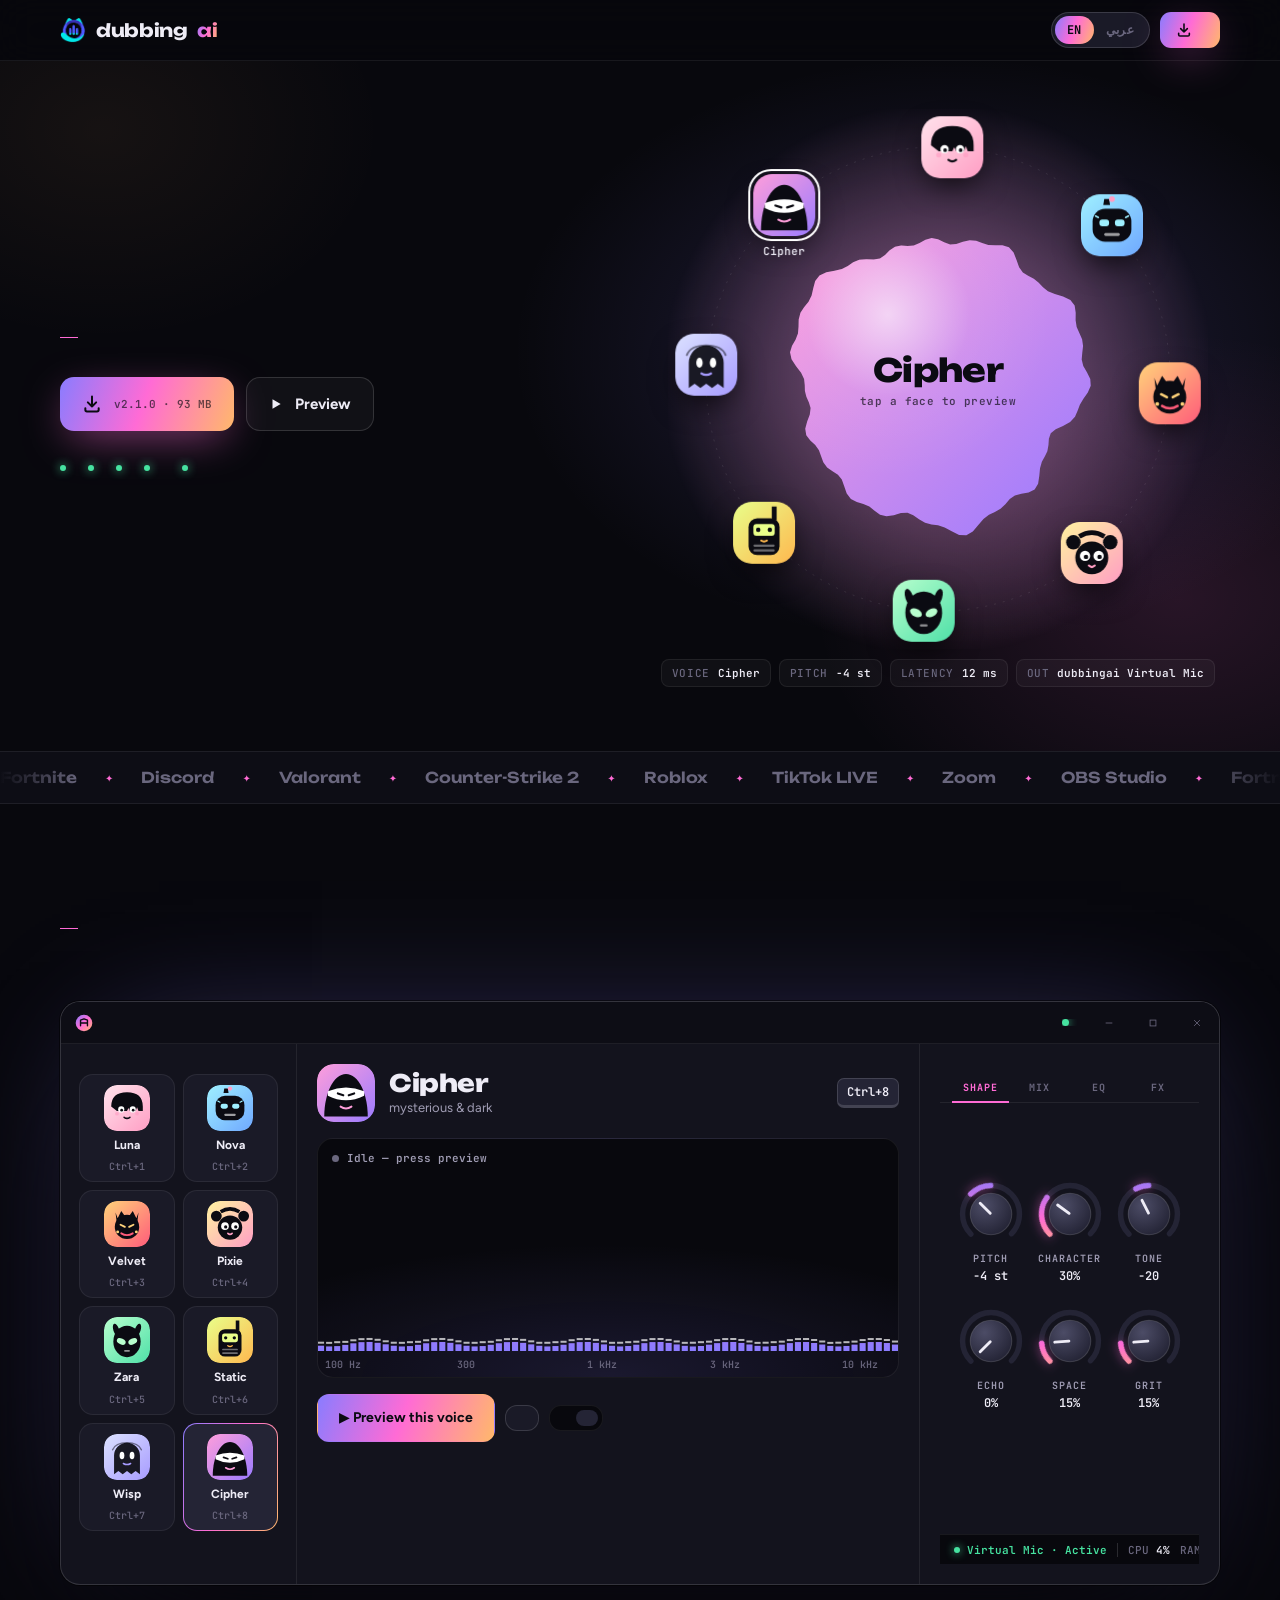
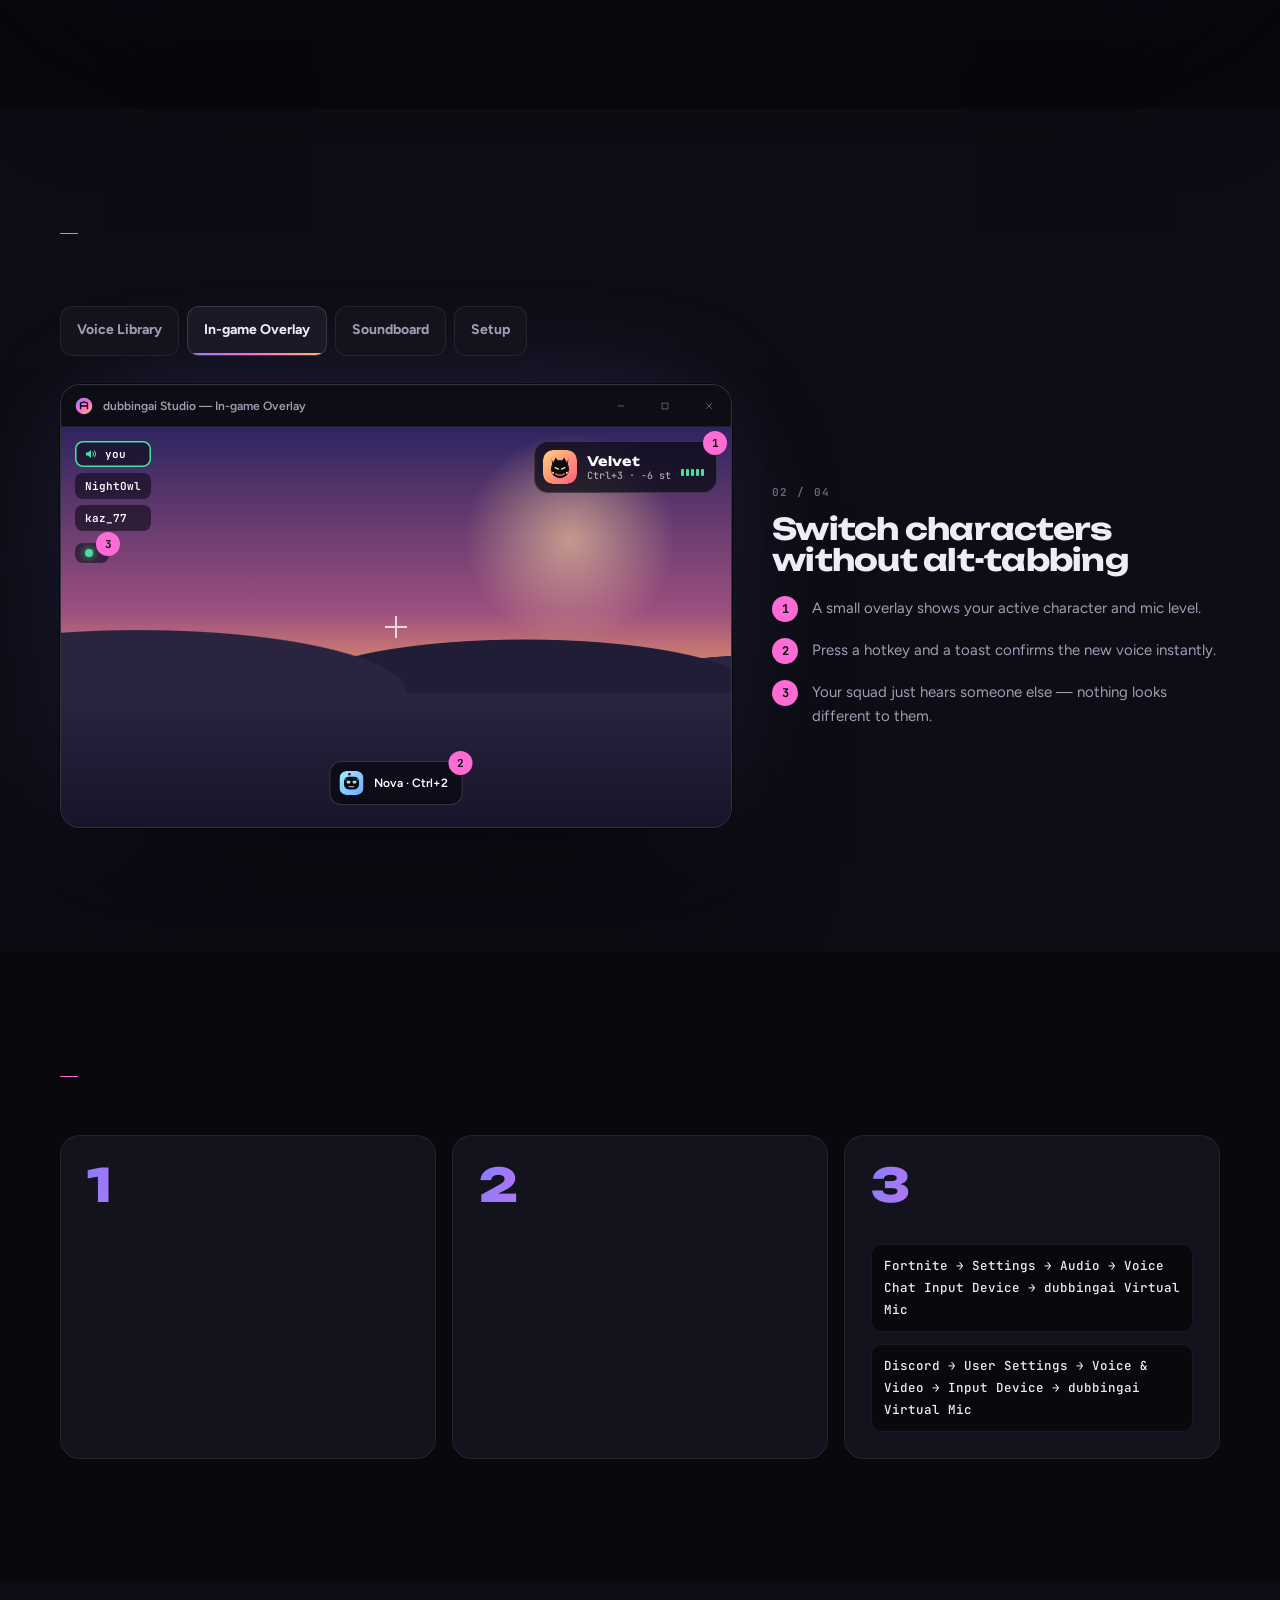
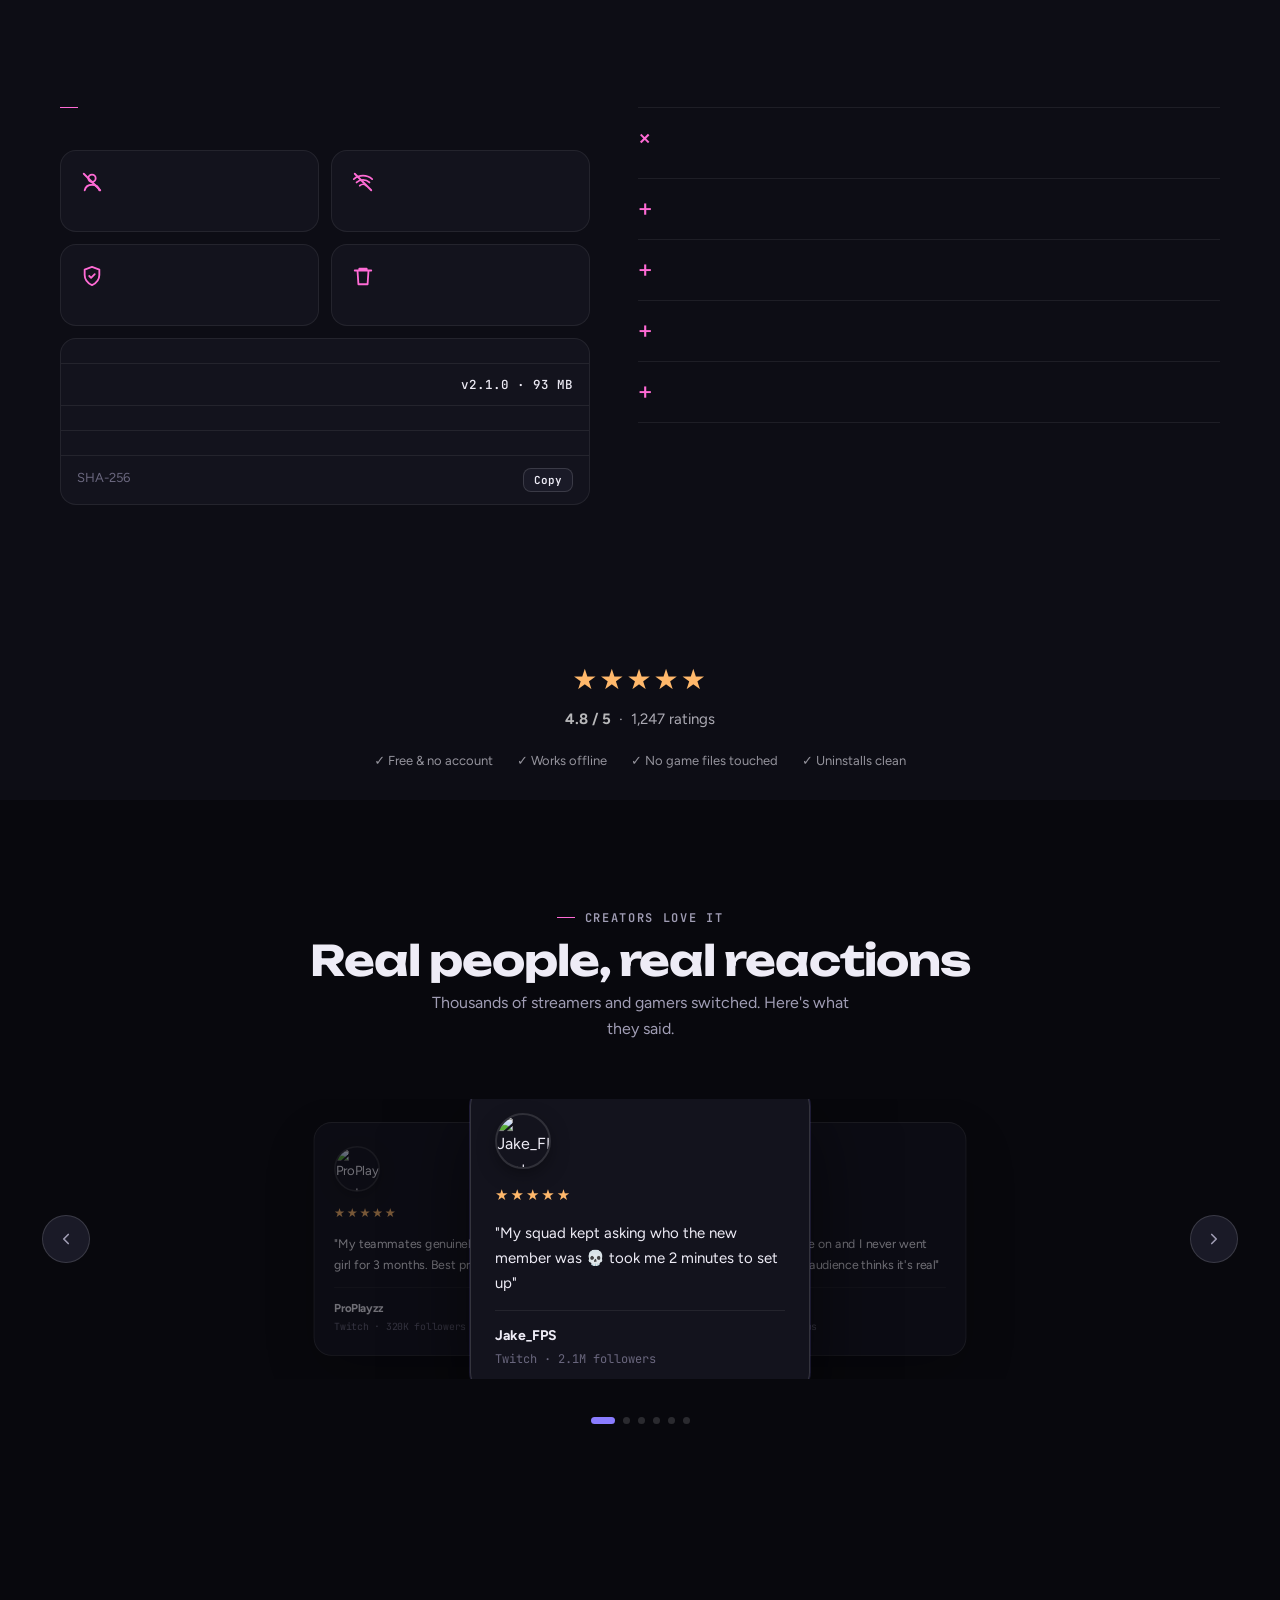
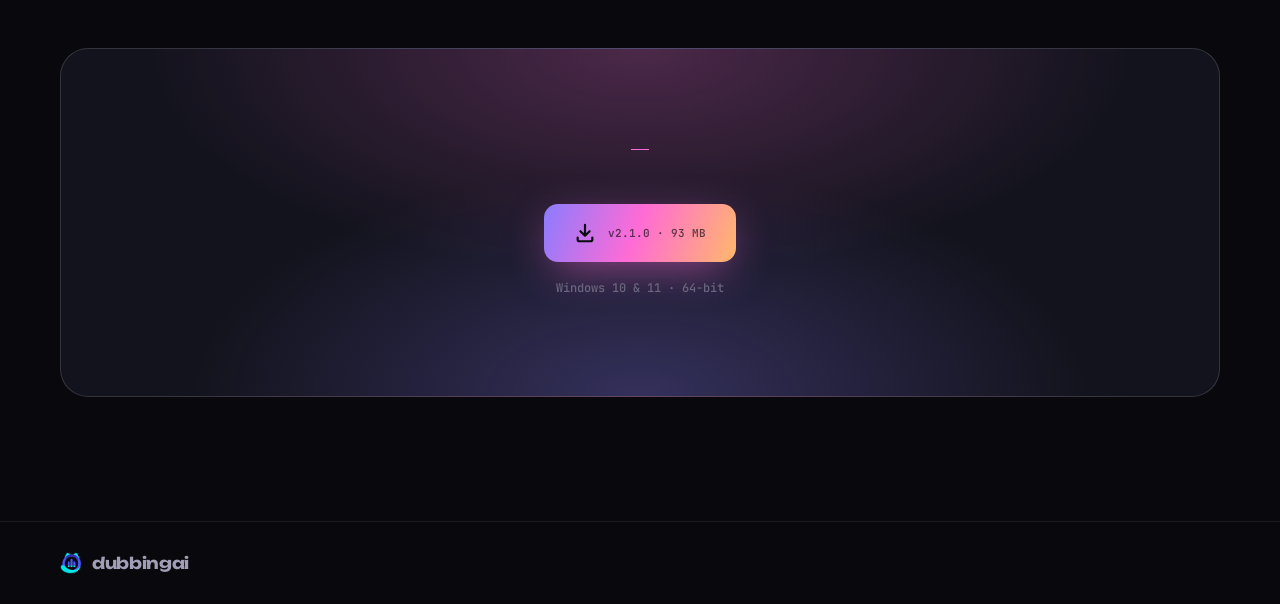
==== commit 68116b0e: "Update index.html" ====
--- a/index.html
+++ b/index.html
@@ -13,8 +13,8 @@
 <meta name="p:domain_verify" content="FILL_PINTEREST" />
 
 <!-- SEO Core -->
-<meta name="description" content="Dubbing AI is a free AI voice changer for gaming, Discord, Fortnite, and more. Change your voice in real time with AI-powered girl voices. Download now — Windows.">
-<meta name="keywords" content="AI voice changer, voice changer for gaming, real-time voice changer, Discord voice changer, Fortnite voice changer, girl voice changer, free voice changer, AI voice, dubbing ai, dubbing ai voice changer, voice changer for fortnite free 2026, ai girl voice changer discord, voice changer no lag, best free voice changer 2026, voice changer for streamers, voice changer for valorant, voice changer for warzone, voice changer for apex legends, voice changer for roblox, voice changer for minecraft, voice changer for overwatch, voice changer for pubg, voice changer windows 11, voice changer windows 10, voice changer pc free download, ai voice changer no account, ai voice changer offline, voice changer girl voice, voice changer female voice, female ai voice changer, cute voice changer, anime voice changer, voice changer for calls, voice changer for zoom, voice changer for teams, voice changer for twitch, real time ai voice changer free, best ai voice changer gaming, voice modulator free, voice modifier discord, voice changer plugin, free voice changer download, voice changer installer, voice changer setup, virtual microphone voice changer, virtual mic ai, ai microphone changer, voice skin changer, voice effect changer, pitch changer real time, voice pitch modifier, voice disguiser, voice transformer ai">
+<meta name="description" content="Dubbing AI Offers realtime voice changer and soundboard. Our unique ghostface voice changer enhance your voice on Discord, Zoom, OBS, and more with seamless AI powered voice generator.">
+<meta name="keywords" content="real-time AI voice changer, Dubbing AI voice changer, AI-powered voice modulation, voice changer for gaming, voice changer for streaming, Soundboard, Free Soundboard, Meme Soundboard, Mobile Voicechanger, Voicechanger on Phone">
 <meta name="author" content="Dubbing AI">
 <meta name="robots" content="index, follow">
 <link rel="canonical" href="https://dubbingai.one/">
@@ -24,7 +24,9 @@
 <meta property="og:url" content="https://dubbingai.one/">
 <meta property="og:title" content="Dubbing AI - AI Voice Changer for Gaming & Discord">
 <meta property="og:description" content="Change your voice in real time with AI. Free download for Windows. Works with Discord, Fortnite, and any app.">
-<meta property="og:image" content="https://dubbingai.one/download.png">
+<meta property="og:image" content="https://dubbingai.one/og-image.png">
+<meta property="og:image:width" content="1200">
+<meta property="og:image:height" content="630">
 <meta property="og:locale" content="en_US">
 <meta property="og:locale:alternate" content="ar_SA">
 
@@ -32,7 +34,7 @@
 <meta name="twitter:card" content="summary_large_image">
 <meta name="twitter:title" content="Dubbing AI - AI Voice Changer">
 <meta name="twitter:description" content="Real-time AI voice changer for gaming and Discord. Free Windows download.">
-<meta name="twitter:image" content="https://dubbingai.one/download.png">
+<meta name="twitter:image" content="https://dubbingai.one/og-image.png">
 
 <!-- Schema.org: SoftwareApplication + AggregateRating -->
 <script type="application/ld+json">
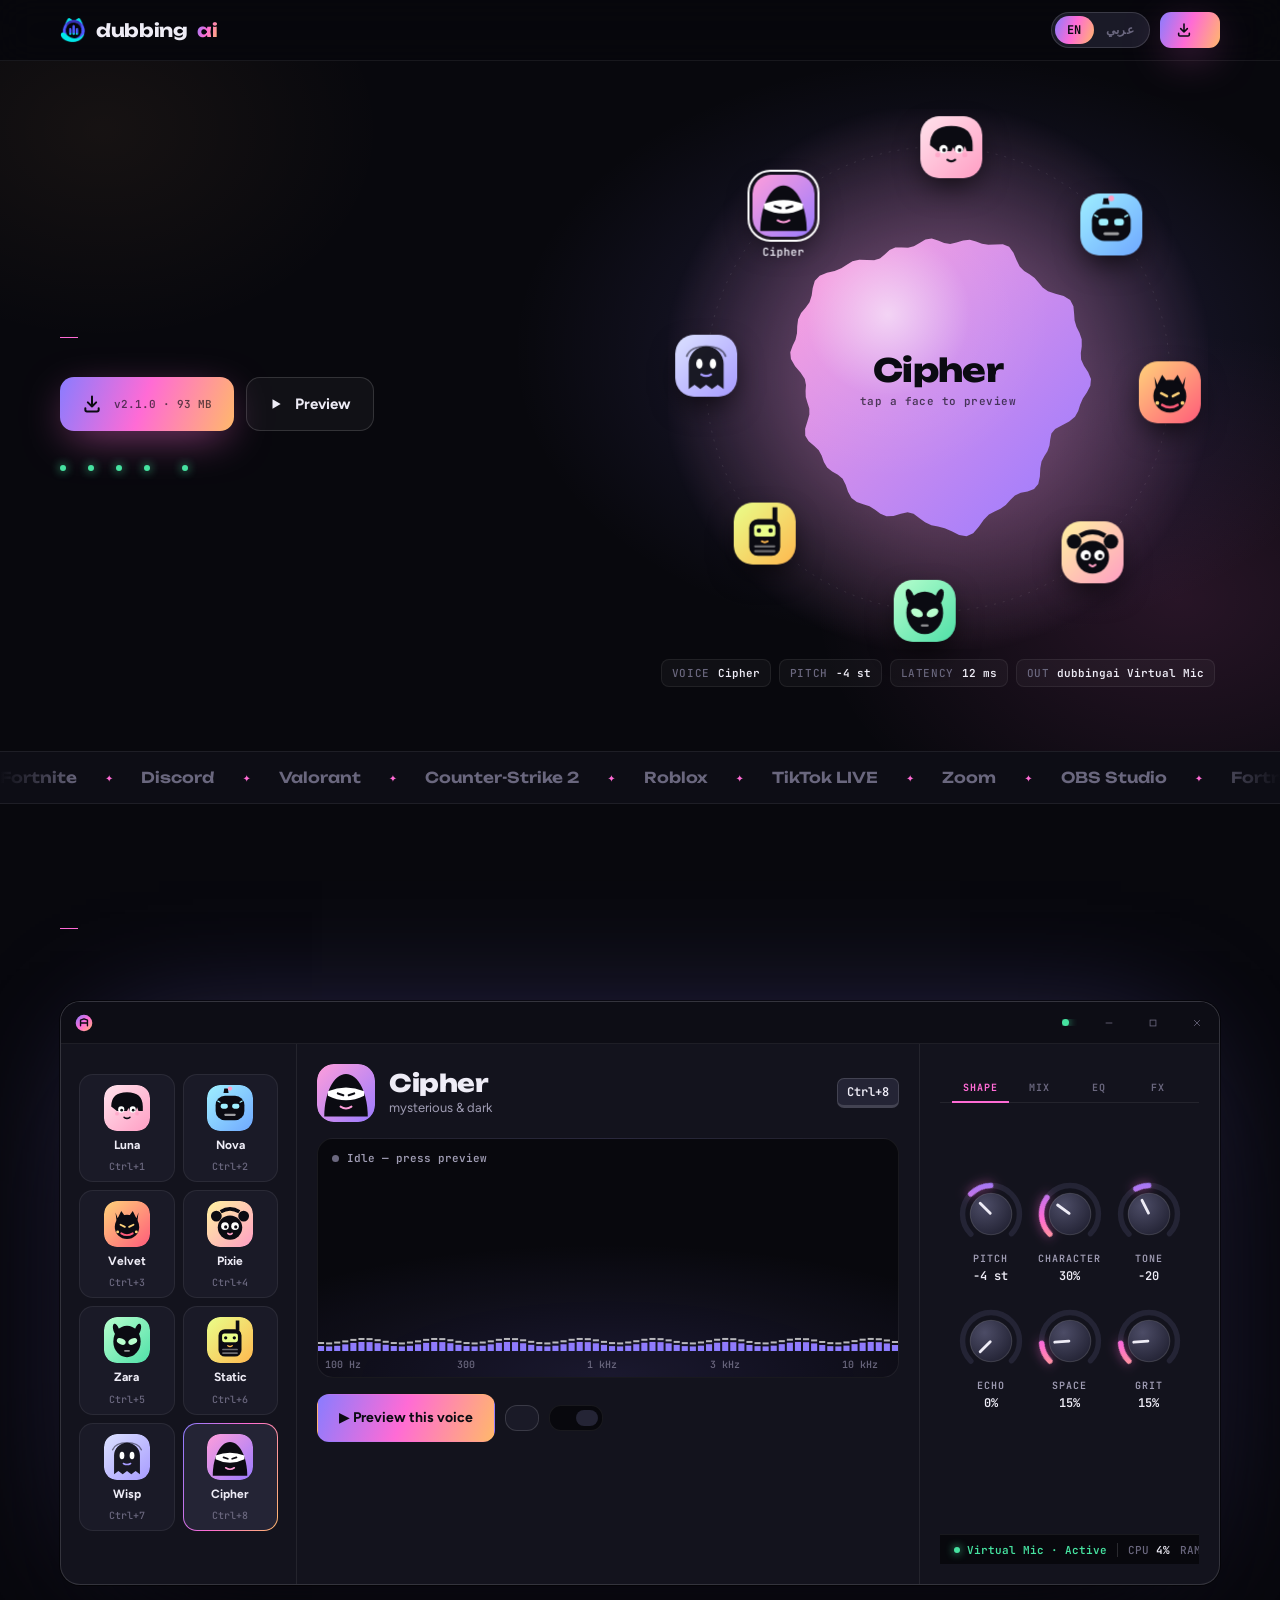
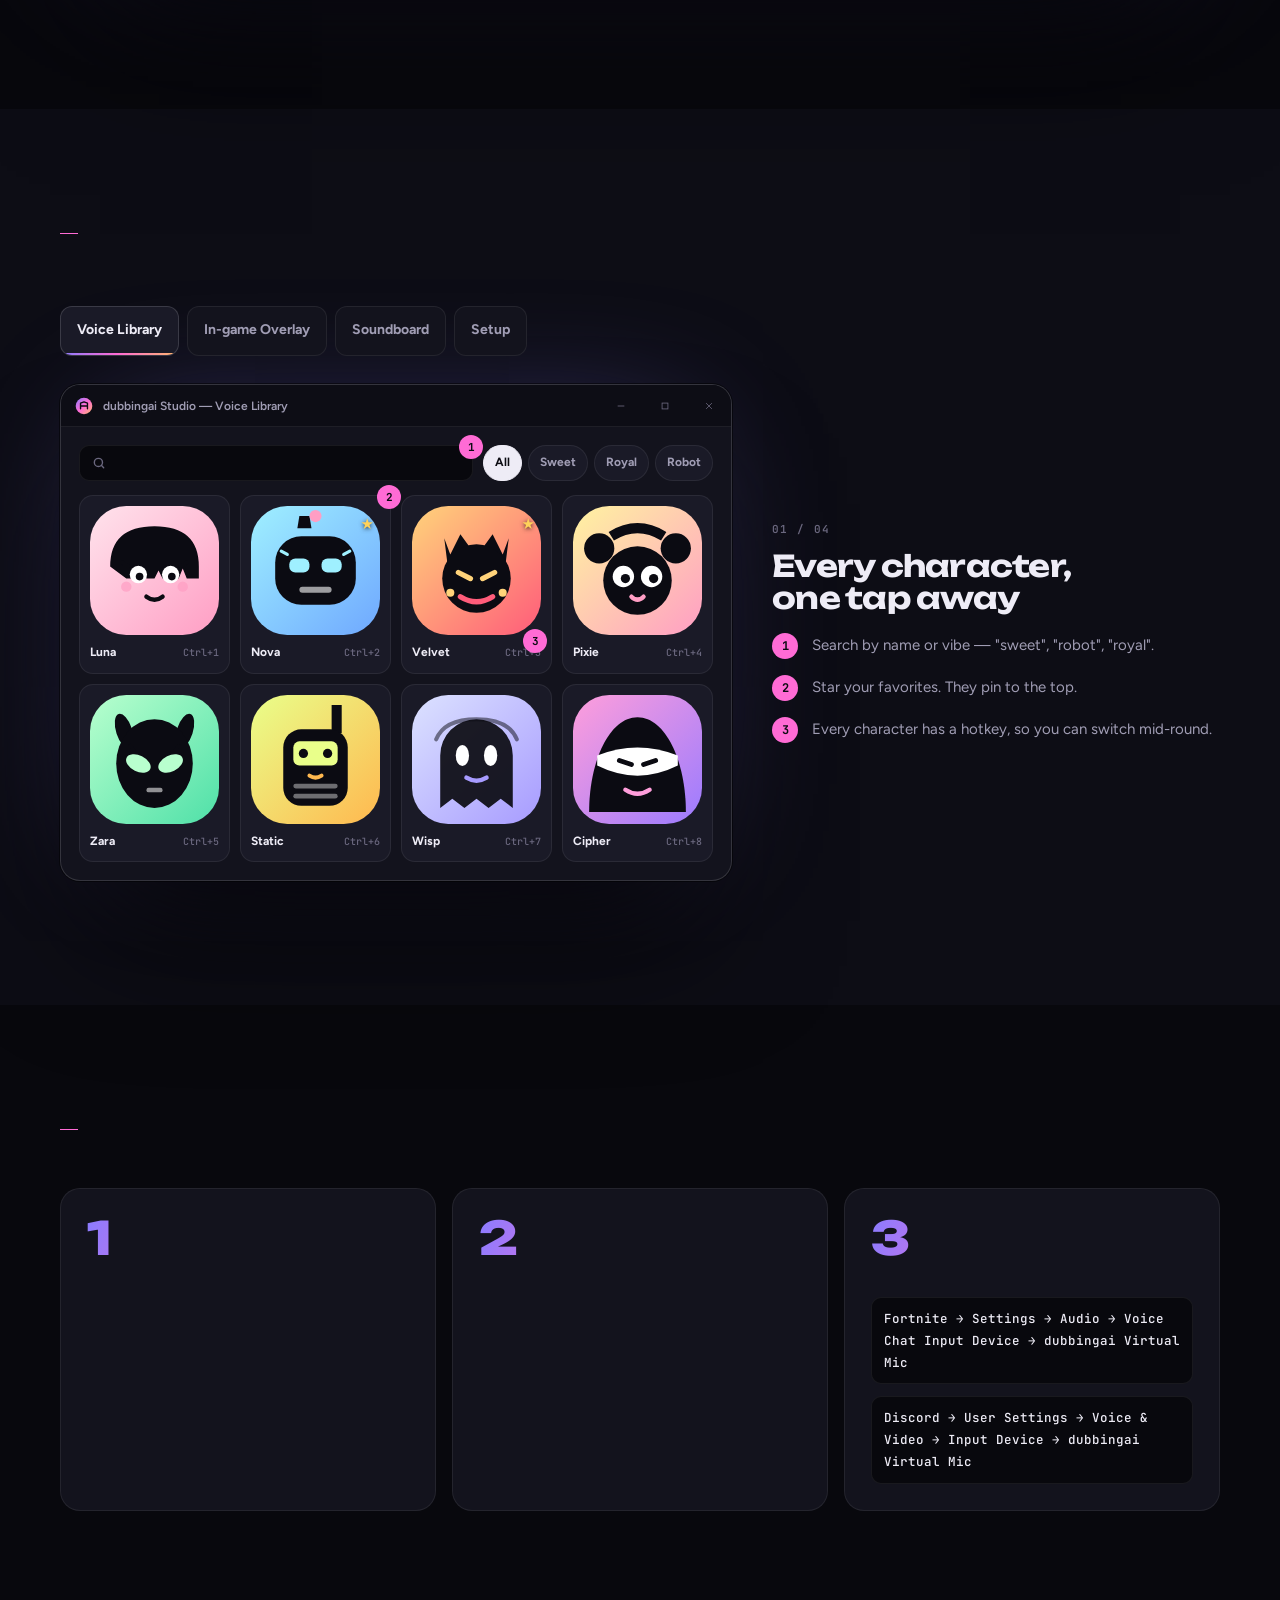
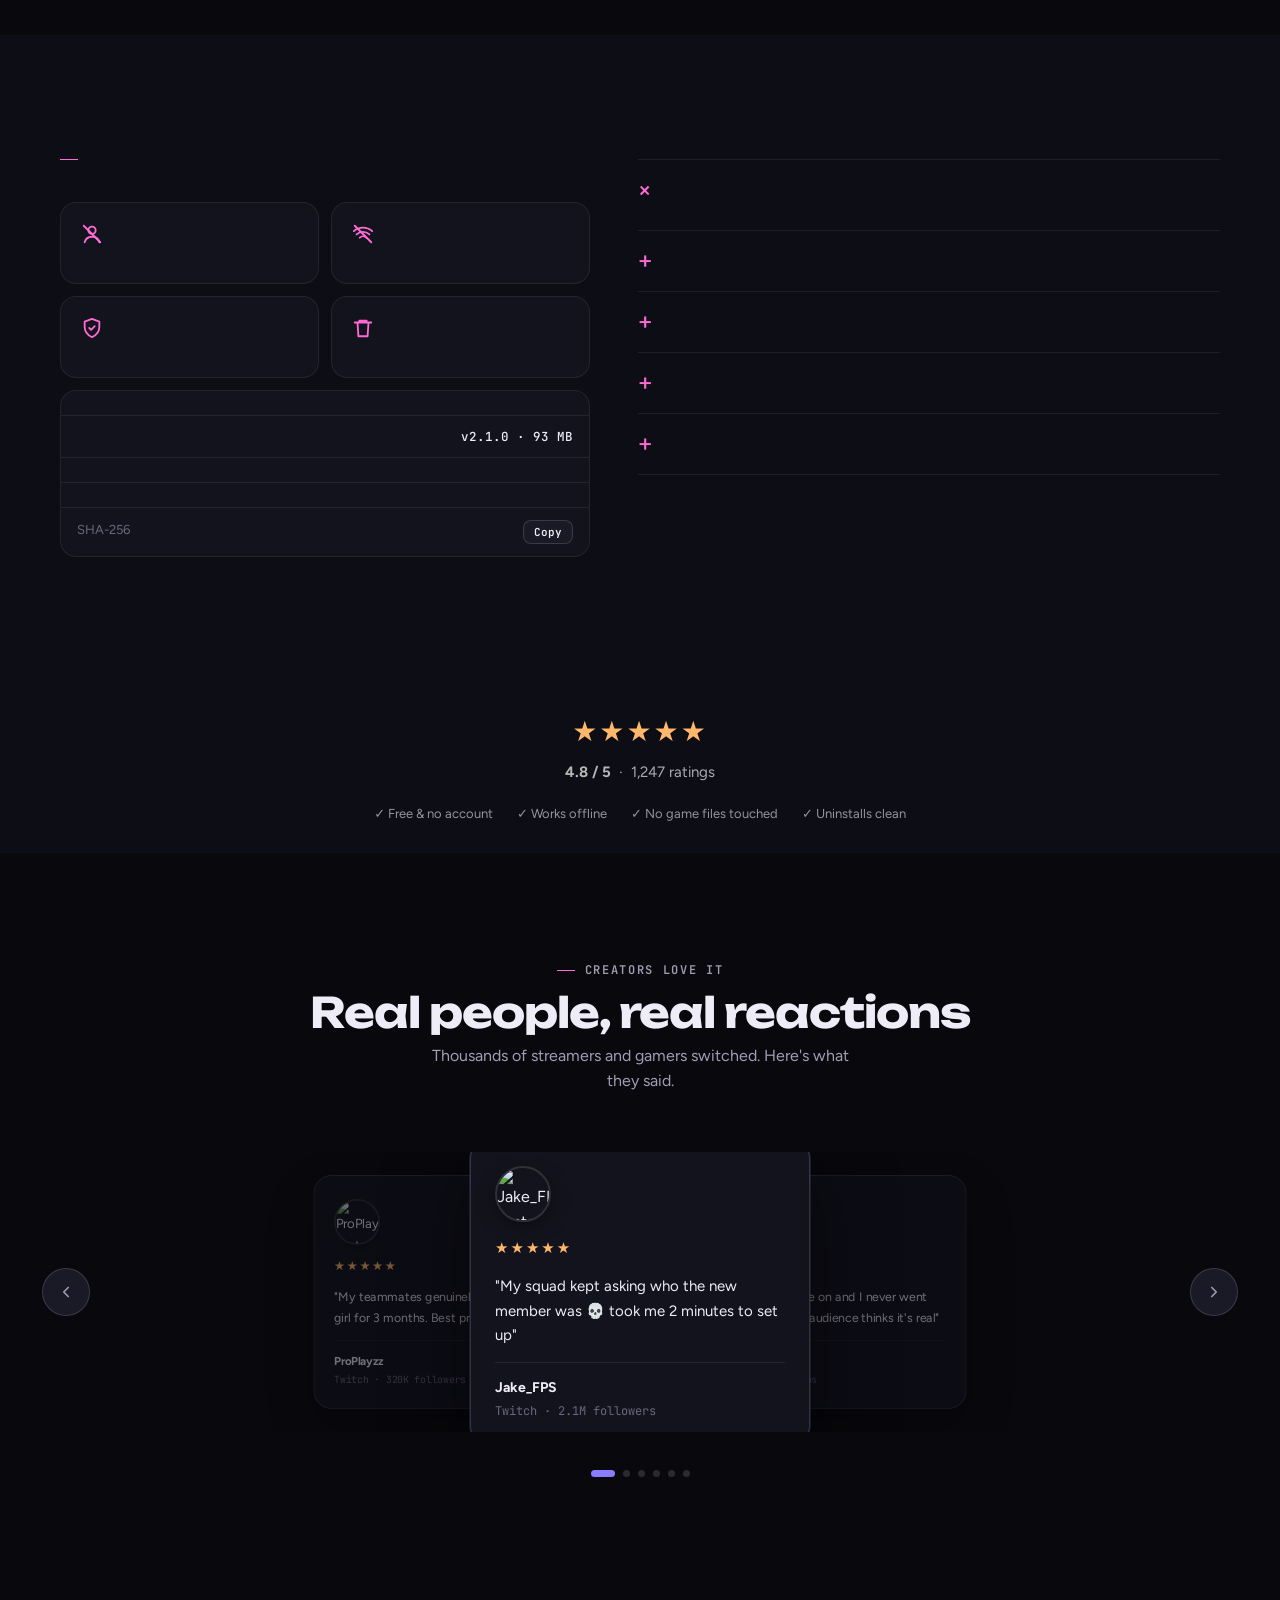
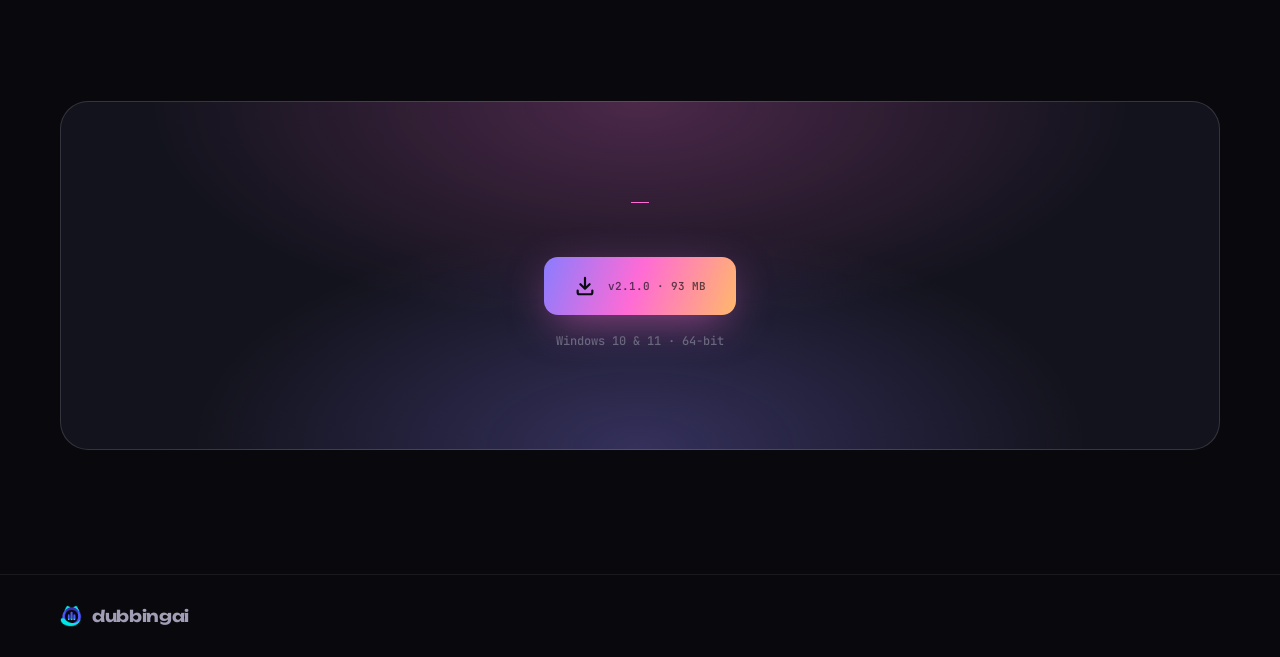
==== commit 70f6bb51: "Update index.html" ====
--- a/index.html
+++ b/index.html
@@ -1,7 +1,7 @@
 <!DOCTYPE html>
 <html lang="en">
 <head>
-<title>Dubbing AI - AI Voice Changer for Gaming & Discord</title>
+<title>DubbingAI</title>
 <meta charset="UTF-8">
 <meta name="viewport" content="width=device-width, initial-scale=1">
 <meta name="google-site-verification" content="c4QixQb-_zHg7vbXDOPFHTwW2YTumpcKajUhvRF4KFs" />
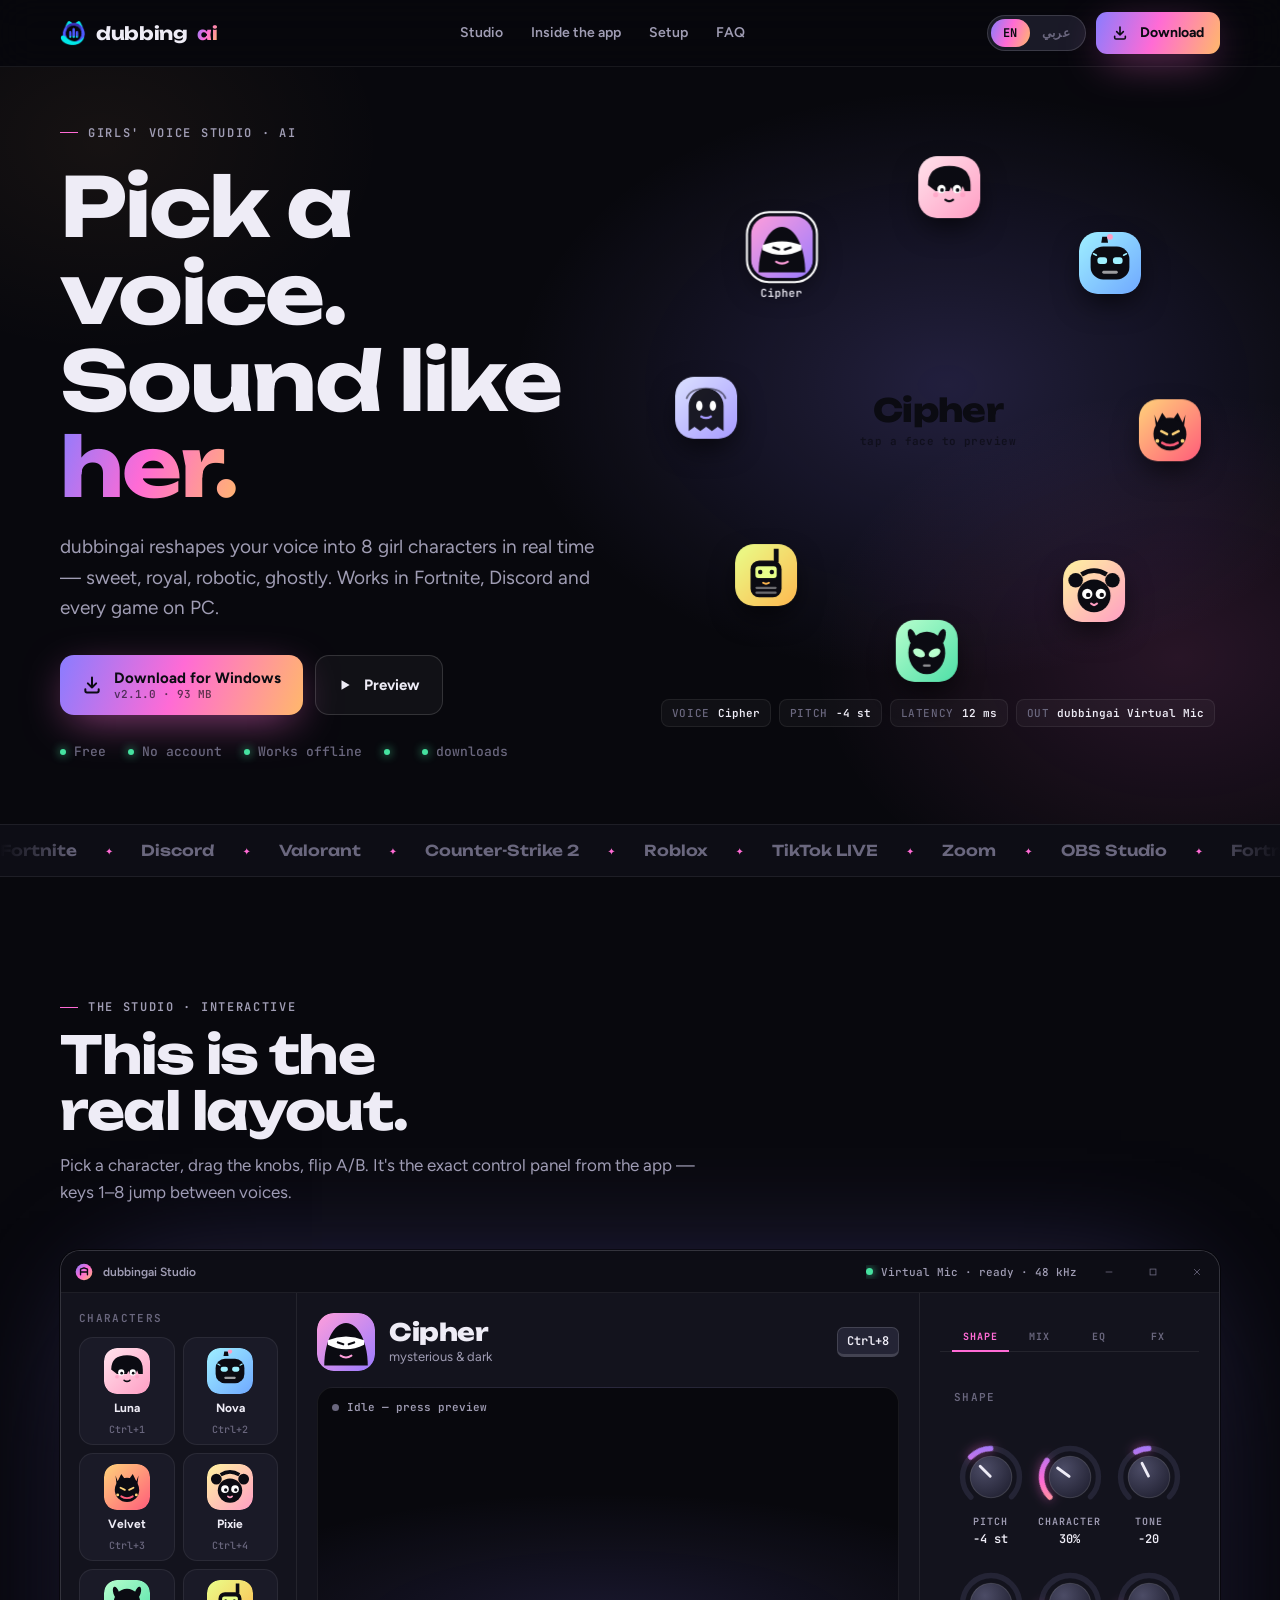
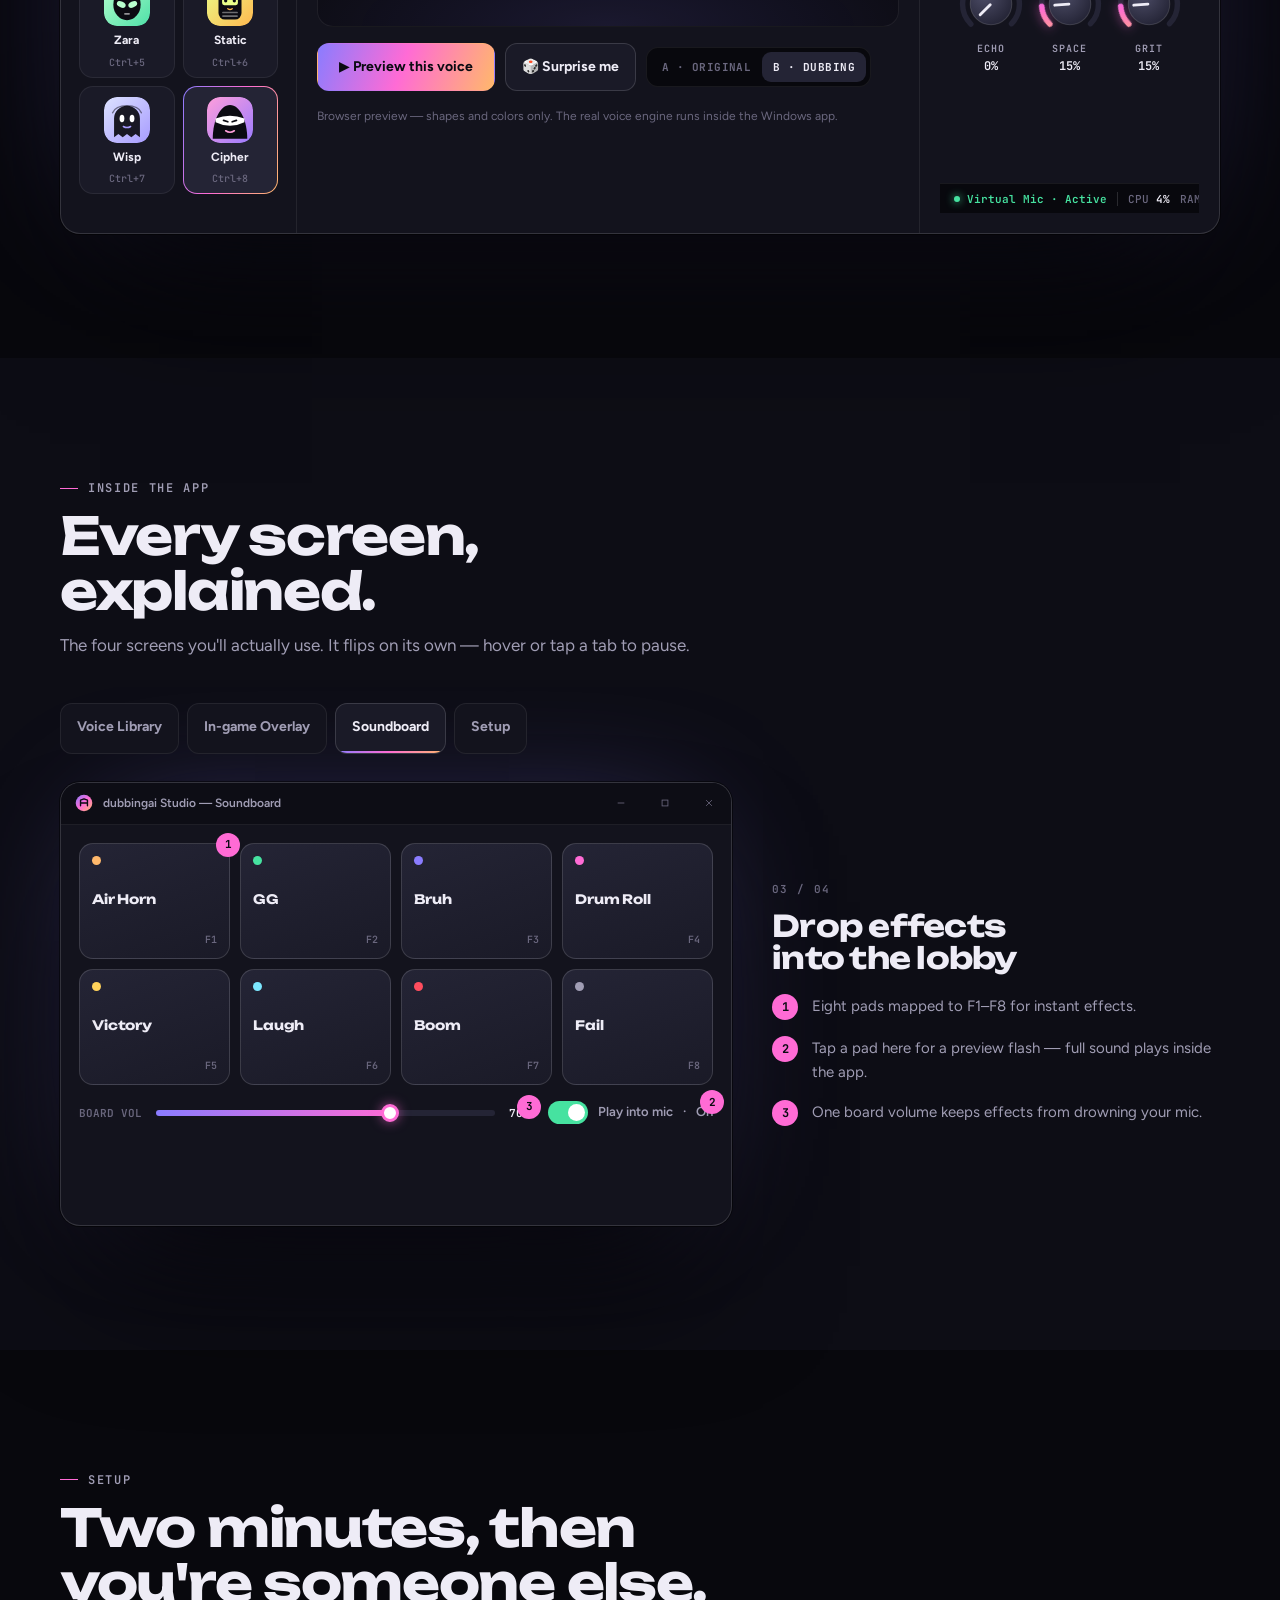
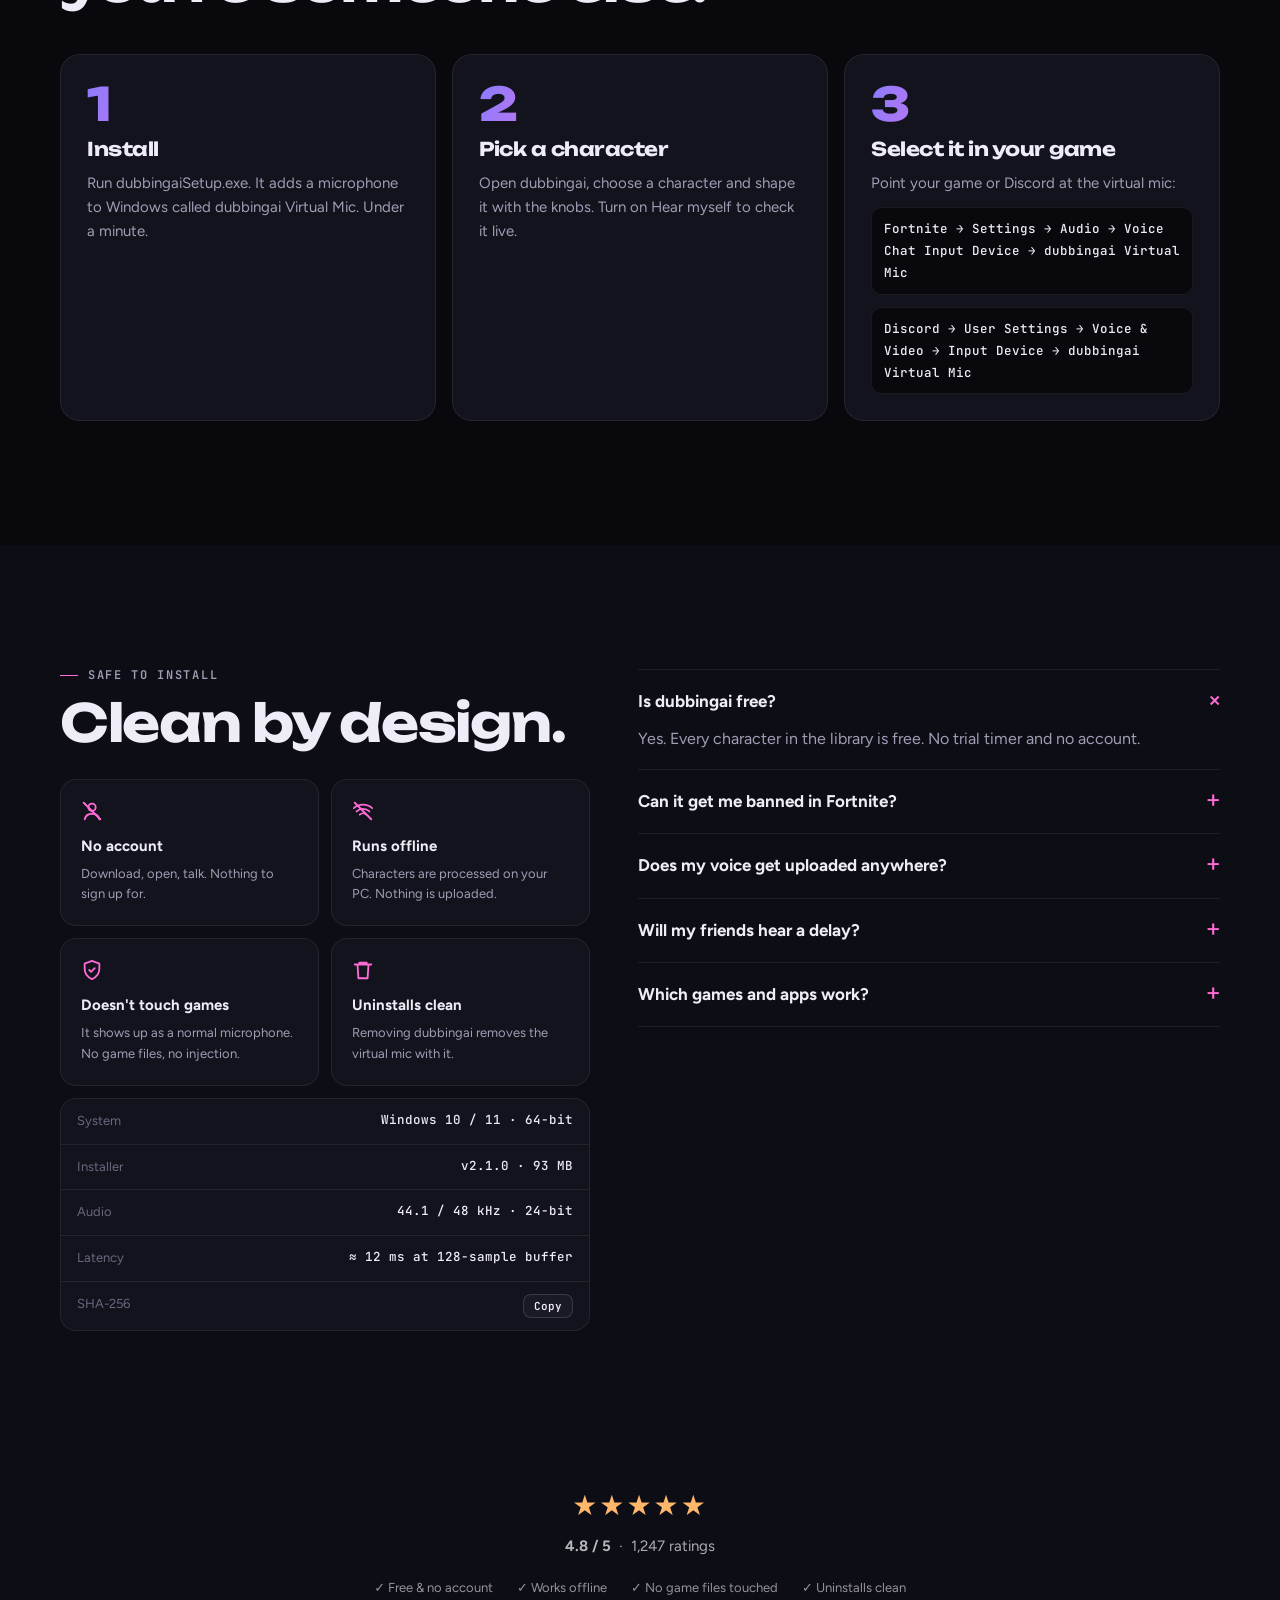
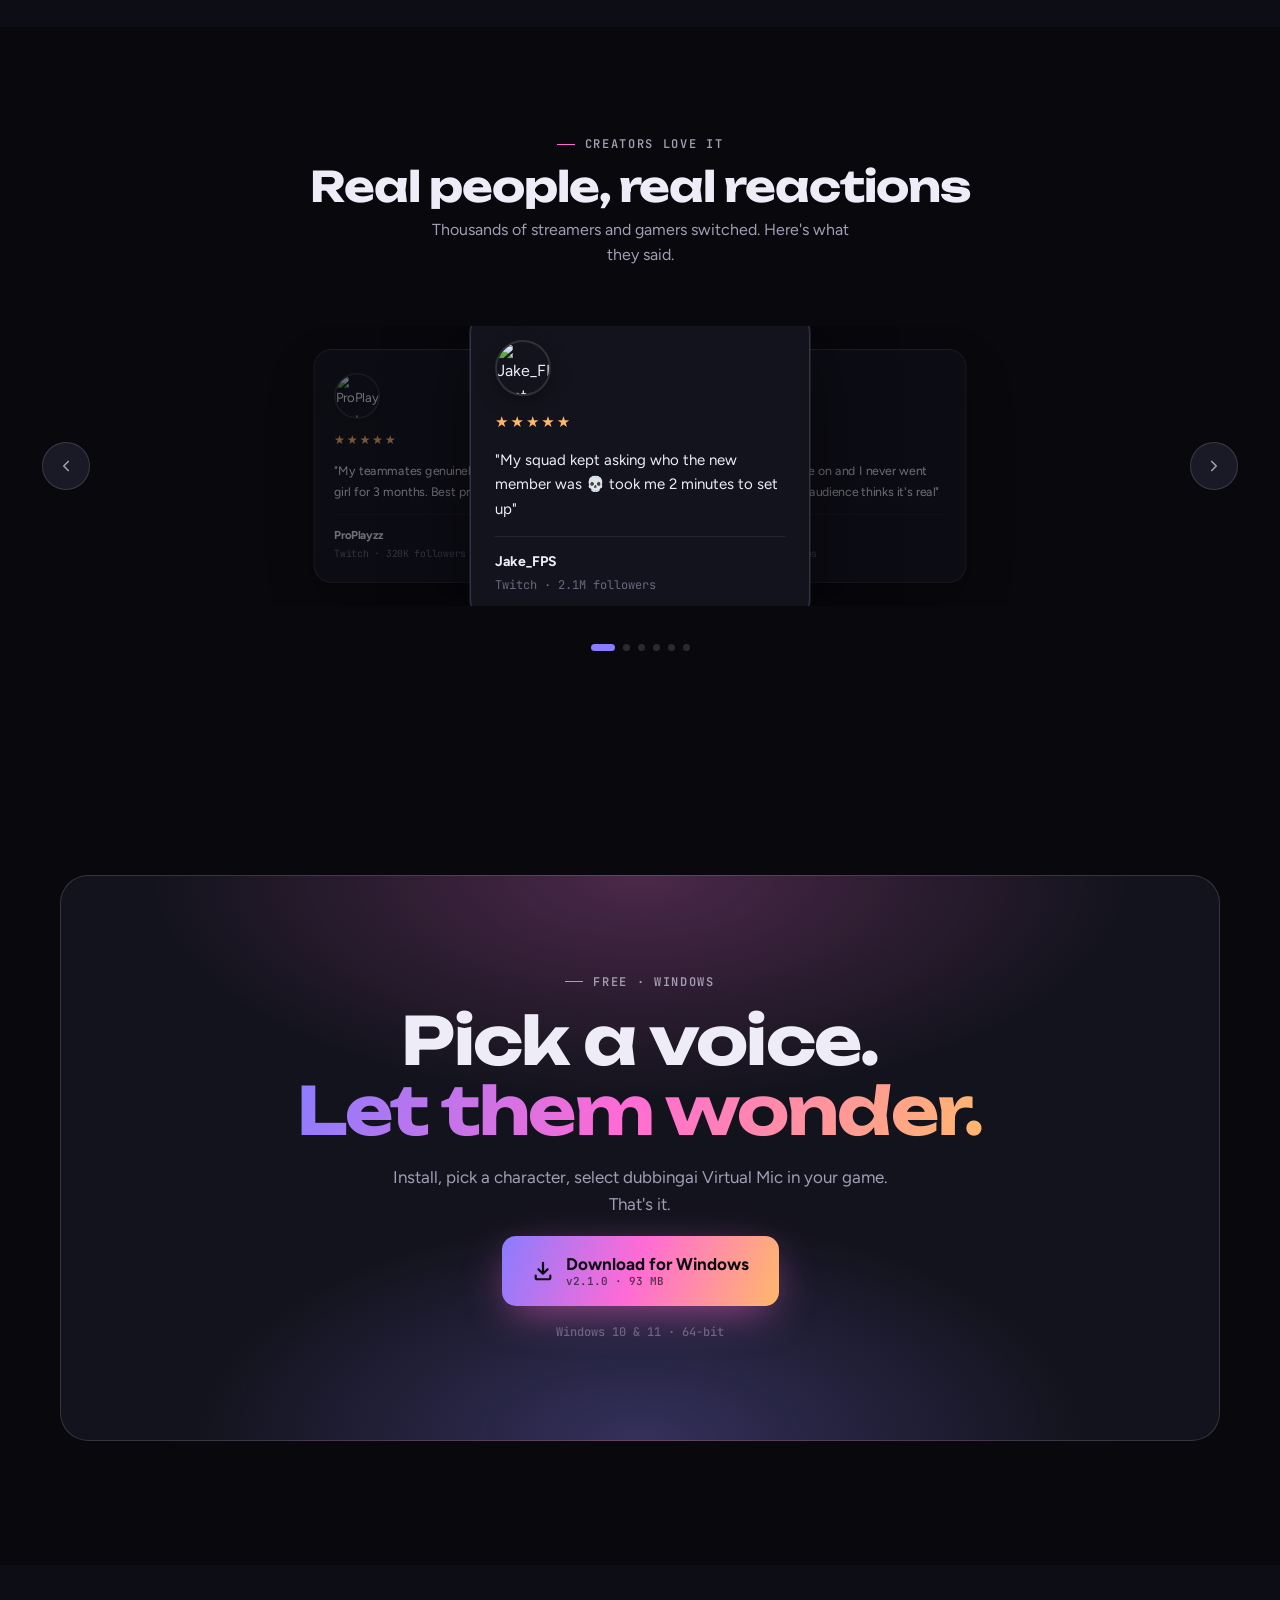
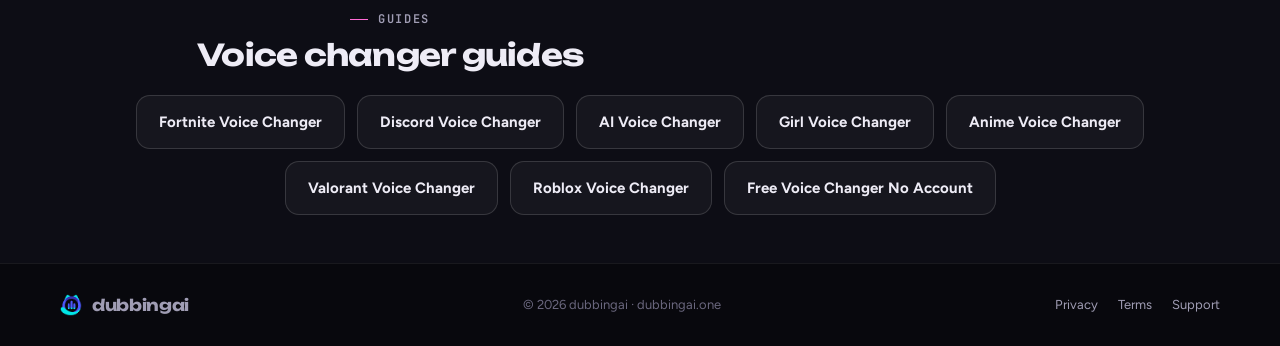
==== commit e23d77f3: "Update index.html" ====
--- a/index.html
+++ b/index.html
@@ -1,29 +1,27 @@
 <!DOCTYPE html>
 <html lang="en">
 <head>
-<title>DubbingAI</title>
+<title>Dubbing AI - Free AI Voice Changer for Gaming & Discord</title>
 <meta charset="UTF-8">
 <meta name="viewport" content="width=device-width, initial-scale=1">
 <meta name="google-site-verification" content="c4QixQb-_zHg7vbXDOPFHTwW2YTumpcKajUhvRF4KFs" />
-<!-- Bing Webmaster Tools: webmaster.bing.com → Settings → Verify → Meta tag -->
 <meta name="msvalidate.01" content="D5EC6751EBA028AC47C7A0320BB4851D" />
-<!-- Yandex Webmaster: webmaster.yandex.com → Add site → HTML tag -->
-<meta name="yandex-verification" content="FILL_YANDEX" />
-<!-- Pinterest: pinterest.com/settings/claimed-accounts → Claim website -->
-<meta name="p:domain_verify" content="FILL_PINTEREST" />
 
 <!-- SEO Core -->
-<meta name="description" content="Dubbing AI Offers realtime voice changer and soundboard. Our unique ghostface voice changer enhance your voice on Discord, Zoom, OBS, and more with seamless AI powered voice generator.">
-<meta name="keywords" content="real-time AI voice changer, Dubbing AI voice changer, AI-powered voice modulation, voice changer for gaming, voice changer for streaming, Soundboard, Free Soundboard, Meme Soundboard, Mobile Voicechanger, Voicechanger on Phone">
+<meta name="description" content="Dubbing AI is a free real-time AI voice changer for gaming. 8 girl voice presets, 12 ms latency. Works in Fortnite, Discord, Valorant. No account required.">
+<meta name="keywords" content="AI voice changer, free AI voice changer, voice changer for gaming, Discord voice changer, Fortnite voice changer, real-time voice changer, girl voice changer, anime voice changer, voice changer no account">
 <meta name="author" content="Dubbing AI">
 <meta name="robots" content="index, follow">
 <link rel="canonical" href="https://dubbingai.one/">
+<link rel="alternate" hreflang="en" href="https://dubbingai.one/">
+<link rel="alternate" hreflang="ar" href="https://dubbingai.one/?lang=ar">
+<link rel="alternate" hreflang="x-default" href="https://dubbingai.one/">
 
 <!-- Open Graph (Facebook, WhatsApp, Telegram previews) -->
 <meta property="og:type" content="website">
 <meta property="og:url" content="https://dubbingai.one/">
-<meta property="og:title" content="Dubbing AI - AI Voice Changer for Gaming & Discord">
-<meta property="og:description" content="Change your voice in real time with AI. Free download for Windows. Works with Discord, Fortnite, and any app.">
+<meta property="og:title" content="Dubbing AI - Free AI Voice Changer for Gaming &amp; Discord">
+<meta property="og:description" content="Change your voice in real time with AI. Free download for Windows. Works with Discord, Fortnite, Valorant and any app. No account needed.">
 <meta property="og:image" content="https://dubbingai.one/og-image.png">
 <meta property="og:image:width" content="1200">
 <meta property="og:image:height" content="630">
@@ -32,8 +30,8 @@
 
 <!-- Twitter Card -->
 <meta name="twitter:card" content="summary_large_image">
-<meta name="twitter:title" content="Dubbing AI - AI Voice Changer">
-<meta name="twitter:description" content="Real-time AI voice changer for gaming and Discord. Free Windows download.">
+<meta name="twitter:title" content="Dubbing AI - Free AI Voice Changer">
+<meta name="twitter:description" content="Real-time AI voice changer for gaming and Discord. 8 girl voice presets. Free Windows download, no account.">
 <meta name="twitter:image" content="https://dubbingai.one/og-image.png">
 
 <!-- Schema.org: SoftwareApplication + AggregateRating -->
@@ -59,7 +57,7 @@
   "description": "AI-powered real-time voice changer for gaming, Discord, Fortnite and more. Change your voice with AI girl voice presets.",
   "url": "https://dubbingai.one/",
   "image": "https://dubbingai.one/download.png",
-  "keywords": "AI voice changer, Discord voice changer, gaming voice changer",
+  "keywords": "AI voice changer, Discord voice changer, gaming voice changer, girl voice changer",
   "screenshot": "https://dubbingai.one/download.png",
   "featureList": "Real-time voice changing, 8 AI voice presets, Discord support, Fortnite support, Offline processing, No account required",
   "downloadUrl": "https://dubbingai.one/",
@@ -184,14 +182,14 @@
   <div class="wrap">
     <a class="brand" href="#top"><img src="download.png" width="26" height="26" alt="Dubbing AI logo" style="border-radius:6px;vertical-align:middle">dubbing<span style="background:var(--holo);-webkit-background-clip:text;background-clip:text;color:transparent">ai</span></a>
     <nav class="nav-links" aria-label="Sections">
-      <a href="#studio" data-i18n="nav_studio"></a><a href="#tour" data-i18n="nav_tour"></a><a href="#setup" data-i18n="nav_setup"></a><a href="#faq" data-i18n="nav_faq"></a>
+      <a href="#studio" data-i18n="nav_studio">Studio</a><a href="#tour" data-i18n="nav_tour">Inside the app</a><a href="#setup" data-i18n="nav_setup">Setup</a><a href="#faq" data-i18n="nav_faq">FAQ</a>
     </nav>
     <div style="display:flex;align-items:center;gap:10px">
       <div class="langsw" role="group" aria-label="Language">
         <button type="button" data-lang="en" aria-pressed="true">EN</button>
         <button type="button" data-lang="ar" aria-pressed="false">عربي</button>
       </div>
-      <a class="btn btn-holo" href="#download"><svg width="16" height="16"><use href="#i-dl"/></svg><span data-i18n="nav_dl"></span></a>
+      <a class="btn btn-holo" href="#download"><svg width="16" height="16"><use href="#i-dl"/></svg><span data-i18n="nav_dl">Download</span></a>
     </div>
   </div>
 </header>
@@ -201,16 +199,16 @@
   <section class="hero">
     <div class="wrap hero-grid">
       <div>
-        <span class="eyebrow" data-i18n="hero_eyebrow"></span>
-        <h1 data-i18n="hero_h1"></h1>
-        <p class="hero-lead" data-i18n="hero_lead"></p>
+        <span class="eyebrow" data-i18n="hero_eyebrow">Girls' voice studio · AI</span>
+        <h1 data-i18n="hero_h1">Pick a voice.<br>Sound like <span class="holo">her.</span></h1>
+        <p class="hero-lead" data-i18n="hero_lead">dubbingai reshapes your voice into 8 girl characters in real time — sweet, royal, robotic, ghostly. Works in Fortnite, Discord and every game on PC.</p>
         <div class="hero-cta">
-          <a class="btn btn-holo dl" href="#"><svg width="20" height="20"><use href="#i-dl"/></svg><span class="btn-2l"><span data-i18n="hero_dl"></span><small data-ver></small></span></a>
+          <a class="btn btn-holo dl" href="#"><svg width="20" height="20"><use href="#i-dl"/></svg><span class="btn-2l"><span data-i18n="hero_dl">Download for Windows</span><small data-ver></small></span></a>
           <button class="btn btn-line" id="heroPlay" type="button"><svg width="14" height="14" viewBox="0 0 24 24"><path d="M6 4l14 8-14 8z" fill="currentColor"/></svg><span id="heroPlayLbl"></span></button>
         </div>
         <div class="hero-facts">
-          <span data-i18n="fact_free"></span><span data-i18n="fact_account"></span><span data-i18n="fact_offline"></span>
-          <span data-downloads hidden><b data-count></b>&nbsp;<span data-i18n="fact_downloads"></span></span>
+          <span data-i18n="fact_free">Free</span><span data-i18n="fact_account">No account</span><span data-i18n="fact_offline">Works offline</span>
+          <span data-downloads hidden><b data-count></b>&nbsp;<span data-i18n="fact_downloads">downloads</span></span>
         </div>
       </div>
       <div>
@@ -235,9 +233,9 @@
   <section class="sec" id="studio">
     <div class="wrap">
       <div class="sec-head">
-        <span class="eyebrow" data-i18n="studio_eyebrow"></span>
-        <h2 data-i18n="studio_h2"></h2>
-        <p data-i18n="studio_p"></p>
+        <span class="eyebrow" data-i18n="studio_eyebrow">The studio · interactive</span>
+        <h2 data-i18n="studio_h2">This is the real layout.</h2>
+        <p data-i18n="studio_p">Pick a character, drag the knobs, flip A/B. It's the exact control panel from the app — keys 1–8 jump between voices.</p>
       </div>
       <div class="win-frame">
         <div class="ann ann-l ann-l1" aria-hidden="true">
@@ -258,12 +256,12 @@
         </div>
       <div class="win">
         <div class="win-bar">
-          <svg width="18" height="18"><use href="#logo"/></svg><span data-i18n="studio_title"></span><span class="grow"></span>
-          <span class="win-status"><i></i><span data-i18n="studio_status"></span></span>
+          <svg width="18" height="18"><use href="#logo"/></svg><span data-i18n="studio_title">dubbingai Studio</span><span class="grow"></span>
+          <span class="win-status"><i></i><span data-i18n="studio_status">Virtual Mic · ready · 48 kHz</span></span>
           <span class="win-ctl" aria-hidden="true"><span><svg width="10" height="10"><use href="#i-win"/></svg></span><span><svg width="10" height="10"><use href="#i-max"/></svg></span><span><svg width="10" height="10"><use href="#i-x"/></svg></span></span>
         </div>
         <div class="studio">
-          <aside class="st-side"><div class="lbl" data-i18n="voices_lbl"></div><div class="voices" id="voices"></div></aside>
+          <aside class="st-side"><div class="lbl" data-i18n="voices_lbl">Characters</div><div class="voices" id="voices"></div></aside>
           <div class="st-main">
             <div class="st-head">
               <span class="st-av" id="stAv"></span>
@@ -273,13 +271,13 @@
             <div class="spec"><canvas id="spec" aria-hidden="true"></canvas><div class="spec-badge" id="specBadge"><i></i><span id="specText"></span></div></div>
             <div class="transport">
               <button class="tbtn play" id="playBtn" type="button"></button>
-              <button class="tbtn" id="surprise" type="button" data-i18n="surprise"></button>
+              <button class="tbtn" id="surprise" type="button" data-i18n="surprise">🎲 Surprise me</button>
               <div class="ab" role="group" aria-label="Compare original and processed">
-                <button type="button" id="abA" aria-pressed="false" data-i18n="ab_a"></button>
-                <button type="button" id="abB" aria-pressed="true" data-i18n="ab_b"></button>
+                <button type="button" id="abA" aria-pressed="false" data-i18n="ab_a">A · ORIGINAL</button>
+                <button type="button" id="abB" aria-pressed="true" data-i18n="ab_b">B · DUBBING</button>
               </div>
             </div>
-            <p class="note" data-i18n="studio_note"></p>
+            <p class="note" data-i18n="studio_note">Browser preview — shapes and colors only. The real voice engine runs inside the Windows app.</p>
           </div>
           <div class="st-ctrl">
             <div class="ctrl-tabs" role="tablist">
@@ -290,7 +288,7 @@
             </div>
 
             <div class="ctrl-panel" id="ctrlShape">
-              <div class="lbl" data-i18n="shape_lbl" style="margin-bottom:10px"></div>
+              <div class="lbl" data-i18n="shape_lbl" style="margin-bottom:10px">Shape</div>
               <div class="knobs" id="knobs"></div>
             </div>
 
@@ -364,9 +362,9 @@
   <section class="sec" id="tour" style="background:var(--ink2)">
     <div class="wrap">
       <div class="sec-head">
-        <span class="eyebrow" data-i18n="tour_eyebrow"></span>
-        <h2 data-i18n="tour_h2"></h2>
-        <p data-i18n="tour_p"></p>
+        <span class="eyebrow" data-i18n="tour_eyebrow">Inside the app</span>
+        <h2 data-i18n="tour_h2">Every screen, explained.</h2>
+        <p data-i18n="tour_p">The four screens you'll actually use. It flips on its own — hover or tap a tab to pause.</p>
       </div>
       <div class="tour" id="tourEl">
         <div class="tour-tabs" role="tablist" id="tabs"></div>
@@ -379,7 +377,7 @@
 
             <div class="screen" data-s="0">
               <div class="lib-top">
-                <div class="search"><svg width="14" height="14" viewBox="0 0 24 24"><circle cx="11" cy="11" r="7" fill="none" stroke="currentColor" stroke-width="2.4"/><path d="M20 20l-4-4" stroke="currentColor" stroke-width="2.4" stroke-linecap="round"/></svg><span data-i18n="pin_lib"></span><span class="pin">1</span></div>
+                <div class="search"><svg width="14" height="14" viewBox="0 0 24 24"><circle cx="11" cy="11" r="7" fill="none" stroke="currentColor" stroke-width="2.4"/><path d="M20 20l-4-4" stroke="currentColor" stroke-width="2.4" stroke-linecap="round"/></svg><span data-i18n="pin_lib">Search any character</span><span class="pin">1</span></div>
                 <div class="cats"><span class="cat on">All</span><span class="cat">Sweet</span><span class="cat">Royal</span><span class="cat">Robot</span></div>
               </div>
               <div class="lib" id="lib"></div>
@@ -390,7 +388,7 @@
                 <div class="sq talk"><svg style="color:var(--ok)"><use href="#i-spk"/></svg>you</div>
                 <div class="sq">NightOwl</div>
                 <div class="sq">kaz_77</div>
-                <div class="ptt"><i></i><span data-i18n="ptt"></span><span class="pin">3</span></div>
+                <div class="ptt"><i></i><span data-i18n="ptt">Open mic</span><span class="pin">3</span></div>
               </div>
               <div class="ov">
                 <span class="ov-av" id="ovAv"></span>
@@ -405,20 +403,20 @@
             <div class="screen" data-s="2" hidden>
               <div class="pads" id="pads"></div>
               <div class="sb-foot">
-                <div class="hslider"><span data-i18n="sb_vol"></span><input class="rng" id="sbVol" type="range" min="0" max="100" value="70" aria-label="Board volume"><b id="sbVolV">70%</b><span class="pin">3</span></div>
-                <div class="tg-row"><button class="tg" type="button" aria-pressed="true" aria-label="Play into mic"></button><span data-i18n="sb_toggle"></span> · <span class="tgv">On</span><span class="pin">2</span></div>
+                <div class="hslider"><span data-i18n="sb_vol">BOARD VOL</span><input class="rng" id="sbVol" type="range" min="0" max="100" value="70" aria-label="Board volume"><b id="sbVolV">70%</b><span class="pin">3</span></div>
+                <div class="tg-row"><button class="tg" type="button" aria-pressed="true" aria-label="Play into mic"></button><span data-i18n="sb_toggle">Play into mic</span> · <span class="tgv">On</span><span class="pin">2</span></div>
               </div>
             </div>
 
             <div class="screen" data-s="3" hidden>
               <div class="form">
-                <div class="fr"><span data-i18n="setup_input"></span><div class="sel">Microphone (USB Audio Device)<svg width="12" height="12"><use href="#i-chev"/></svg><span class="pin">1</span></div></div>
-                <div class="fr"><span data-i18n="setup_output"></span><div class="sel hl">dubbingai Virtual Mic<svg width="12" height="12"><use href="#i-chev"/></svg><span class="pin">2</span></div></div>
-                <div class="fr"><span data-i18n="setup_rate"></span><div><div class="seg"><button type="button" aria-pressed="false">44.1 kHz</button><button type="button" aria-pressed="true">48 kHz</button></div></div></div>
-                <div class="fr"><span data-i18n="setup_buffer"></span><div class="hslider"><input class="rng" id="bufRng" type="range" min="0" max="4" value="1" aria-label="Buffer size"><b id="bufVal">128 smp · 2.7 ms</b><span class="pin">3</span></div></div>
-                <div class="fr"><span data-i18n="setup_noise"></span><div class="tg-row"><button class="tg" type="button" aria-pressed="true" aria-label="Noise suppression"></button><span class="tgv">On</span></div></div>
-                <div class="fr"><span data-i18n="setup_hear"></span><div class="tg-row"><button class="tg" type="button" aria-pressed="false" aria-label="Hear myself"></button><span class="tgv">Off</span></div></div>
-                <div class="path" data-i18n="setup_path"></div>
+                <div class="fr"><span data-i18n="setup_input">Input</span><div class="sel">Microphone (USB Audio Device)<svg width="12" height="12"><use href="#i-chev"/></svg><span class="pin">1</span></div></div>
+                <div class="fr"><span data-i18n="setup_output">Output to game</span><div class="sel hl">dubbingai Virtual Mic<svg width="12" height="12"><use href="#i-chev"/></svg><span class="pin">2</span></div></div>
+                <div class="fr"><span data-i18n="setup_rate">Sample rate</span><div><div class="seg"><button type="button" aria-pressed="false">44.1 kHz</button><button type="button" aria-pressed="true">48 kHz</button></div></div></div>
+                <div class="fr"><span data-i18n="setup_buffer">Buffer</span><div class="hslider"><input class="rng" id="bufRng" type="range" min="0" max="4" value="1" aria-label="Buffer size"><b id="bufVal">128 smp · 2.7 ms</b><span class="pin">3</span></div></div>
+                <div class="fr"><span data-i18n="setup_noise">Noise suppression</span><div class="tg-row"><button class="tg" type="button" aria-pressed="true" aria-label="Noise suppression"></button><span class="tgv">On</span></div></div>
+                <div class="fr"><span data-i18n="setup_hear">Hear myself</span><div class="tg-row"><button class="tg" type="button" aria-pressed="false" aria-label="Hear myself"></button><span class="tgv">Off</span></div></div>
+                <div class="path" data-i18n="setup_path"><b>Fortnite</b> → Settings → Audio → Voice Chat Input Device → <b>dubbingai Virtual Mic</b></div>
               </div>
             </div>
           </div>
@@ -436,13 +434,13 @@
   <section class="sec" id="setup">
     <div class="wrap">
       <div class="sec-head">
-        <span class="eyebrow" data-i18n="setup_eyebrow"></span>
-        <h2 data-i18n="setup_h2"></h2>
+        <span class="eyebrow" data-i18n="setup_eyebrow">Setup</span>
+        <h2 data-i18n="setup_h2">Two minutes, then you're someone else.</h2>
       </div>
       <div class="steps">
-        <div class="step"><span class="step-n">1</span><h3 data-i18n="step1_h"></h3><p data-i18n="step1_p"></p></div>
-        <div class="step"><span class="step-n">2</span><h3 data-i18n="step2_h"></h3><p data-i18n="step2_p"></p></div>
-        <div class="step"><span class="step-n">3</span><h3 data-i18n="step3_h"></h3><p data-i18n="step3_p"></p>
+        <div class="step"><span class="step-n">1</span><h3 data-i18n="step1_h">Install</h3><p data-i18n="step1_p">Run dubbingaiSetup.exe. It adds a microphone to Windows called dubbingai Virtual Mic. Under a minute.</p></div>
+        <div class="step"><span class="step-n">2</span><h3 data-i18n="step2_h">Pick a character</h3><p data-i18n="step2_p">Open dubbingai, choose a character and shape it with the knobs. Turn on Hear myself to check it live.</p></div>
+        <div class="step"><span class="step-n">3</span><h3 data-i18n="step3_h">Select it in your game</h3><p data-i18n="step3_p">Point your game or Discord at the virtual mic:</p>
           <code>Fortnite → Settings → Audio → Voice Chat Input Device → dubbingai Virtual Mic</code>
           <code>Discord → User Settings → Voice &amp; Video → Input Device → dubbingai Virtual Mic</code>
         </div>
@@ -454,27 +452,27 @@
   <section class="sec" id="faq" style="background:var(--ink2)">
     <div class="wrap trust">
       <div>
-        <div class="sec-head" style="margin-bottom:28px"><span class="eyebrow" data-i18n="faq_eyebrow"></span><h2 data-i18n="faq_h2"></h2></div>
+        <div class="sec-head" style="margin-bottom:28px"><span class="eyebrow" data-i18n="faq_eyebrow">Safe to install</span><h2 data-i18n="faq_h2">Clean by design.</h2></div>
         <div class="facts">
-          <div class="fact"><svg viewBox="0 0 24 24"><circle cx="12" cy="8" r="4"/><path d="M4 21c1-4 4-6 8-6s7 2 8 6"/><path d="M3 3l18 18"/></svg><b data-i18n="f1_t"></b><span data-i18n="f1_d"></span></div>
-          <div class="fact"><svg viewBox="0 0 24 24"><path d="M2 8.8a15 15 0 0 1 20 0M5 12.5a10 10 0 0 1 14 0M8.5 16a5 5 0 0 1 7 0"/><path d="M3 3l18 18"/></svg><b data-i18n="f2_t"></b><span data-i18n="f2_d"></span></div>
-          <div class="fact"><svg viewBox="0 0 24 24"><path d="M12 2l8 3v6c0 5-3.5 9-8 11-4.5-2-8-6-8-11V5z"/><path d="M9 12l2 2 4-4"/></svg><b data-i18n="f3_t"></b><span data-i18n="f3_d"></span></div>
-          <div class="fact"><svg viewBox="0 0 24 24"><path d="M3 6h18M8 6V4h8v2M6 6l1 15h10l1-15"/></svg><b data-i18n="f4_t"></b><span data-i18n="f4_d"></span></div>
+          <div class="fact"><svg viewBox="0 0 24 24"><circle cx="12" cy="8" r="4"/><path d="M4 21c1-4 4-6 8-6s7 2 8 6"/><path d="M3 3l18 18"/></svg><b data-i18n="f1_t">No account</b><span data-i18n="f1_d">Download, open, talk. Nothing to sign up for.</span></div>
+          <div class="fact"><svg viewBox="0 0 24 24"><path d="M2 8.8a15 15 0 0 1 20 0M5 12.5a10 10 0 0 1 14 0M8.5 16a5 5 0 0 1 7 0"/><path d="M3 3l18 18"/></svg><b data-i18n="f2_t">Runs offline</b><span data-i18n="f2_d">Characters are processed on your PC. Nothing is uploaded.</span></div>
+          <div class="fact"><svg viewBox="0 0 24 24"><path d="M12 2l8 3v6c0 5-3.5 9-8 11-4.5-2-8-6-8-11V5z"/><path d="M9 12l2 2 4-4"/></svg><b data-i18n="f3_t">Doesn't touch games</b><span data-i18n="f3_d">It shows up as a normal microphone. No game files, no injection.</span></div>
+          <div class="fact"><svg viewBox="0 0 24 24"><path d="M3 6h18M8 6V4h8v2M6 6l1 15h10l1-15"/></svg><b data-i18n="f4_t">Uninstalls clean</b><span data-i18n="f4_d">Removing dubbingai removes the virtual mic with it.</span></div>
         </div>
         <div class="specs">
-          <div><span data-i18n="spec_sys"></span><span data-i18n="spec_sys_v"></span></div>
-          <div><span data-i18n="spec_inst"></span><span data-ver></span></div>
-          <div><span data-i18n="spec_audio"></span><span data-i18n="spec_audio_v"></span></div>
-          <div><span data-i18n="spec_lat"></span><span data-i18n="spec_lat_v"></span></div>
+          <div><span data-i18n="spec_sys">System</span><span data-i18n="spec_sys_v">Windows 10 / 11 · 64-bit</span></div>
+          <div><span data-i18n="spec_inst">Installer</span><span data-ver></span></div>
+          <div><span data-i18n="spec_audio">Audio</span><span data-i18n="spec_audio_v">44.1 / 48 kHz · 24-bit</span></div>
+          <div><span data-i18n="spec_lat">Latency</span><span data-i18n="spec_lat_v">≈ 12 ms at 128-sample buffer</span></div>
           <div id="shaRow" hidden><span>SHA-256</span><span><span id="shaVal"></span><button class="copy" id="shaCopy" type="button">Copy</button></span></div>
         </div>
       </div>
       <div class="faq">
-        <details open><summary data-i18n="faq_q1"></summary><p data-i18n="faq_a1"></p></details>
-        <details><summary data-i18n="faq_q2"></summary><p data-i18n="faq_a2"></p></details>
-        <details><summary data-i18n="faq_q3"></summary><p data-i18n="faq_a3"></p></details>
-        <details><summary data-i18n="faq_q4"></summary><p data-i18n="faq_a4"></p></details>
-        <details><summary data-i18n="faq_q5"></summary><p data-i18n="faq_a5"></p></details>
+        <details open><summary data-i18n="faq_q1">Is dubbingai free?</summary><p data-i18n="faq_a1">Yes. Every character in the library is free. No trial timer and no account.</p></details>
+        <details><summary data-i18n="faq_q2">Can it get me banned in Fortnite?</summary><p data-i18n="faq_a2">dubbingai never reads or changes game files or memory. Windows sees it as a regular microphone, the same as plugging in a USB mic, so the game only receives audio.</p></details>
+        <details><summary data-i18n="faq_q3">Does my voice get uploaded anywhere?</summary><p data-i18n="faq_a3">No. All processing happens on your PC, and it keeps working with Wi-Fi off.</p></details>
+        <details><summary data-i18n="faq_q4">Will my friends hear a delay?</summary><p data-i18n="faq_a4">At the default 128-sample buffer dubbingai adds about 12 ms, below what people notice in voice chat.</p></details>
+        <details><summary data-i18n="faq_q5">Which games and apps work?</summary><p data-i18n="faq_a5">Anything that lets you pick a microphone: Fortnite, Discord, Valorant, CS2, Roblox, OBS, TikTok LIVE Studio, Zoom and more.</p></details>
       </div>
     </div>
   </section>
@@ -580,12 +578,32 @@
   <section class="sec" id="download">
     <div class="wrap">
       <div class="cta-card">
-        <span class="eyebrow" data-i18n="cta_eyebrow"></span>
-        <h2 data-i18n="cta_h2"></h2>
-        <p data-i18n="cta_p"></p>
-        <a class="btn btn-holo dl" href="#" style="font-size:17px;padding:18px 30px"><svg width="22" height="22"><use href="#i-dl"/></svg><span class="btn-2l"><span data-i18n="hero_dl"></span><small data-ver></small></span></a>
-        <div class="cta-meta">Windows 10 &amp; 11 · 64-bit<span data-downloads hidden> · <b data-count></b> <span data-i18n="fact_downloads"></span></span></div>
-      </div>
+        <span class="eyebrow" data-i18n="cta_eyebrow">Free · Windows</span>
+        <h2 data-i18n="cta_h2">Pick a voice.<br><span class="holo">Let them wonder.</span></h2>
+        <p data-i18n="cta_p">Install, pick a character, select dubbingai Virtual Mic in your game. That's it.</p>
+        <a class="btn btn-holo dl" href="#" style="font-size:17px;padding:18px 30px"><svg width="22" height="22"><use href="#i-dl"/></svg><span class="btn-2l"><span data-i18n="hero_dl">Download for Windows</span><small data-ver></small></span></a>
+        <div class="cta-meta">Windows 10 &amp; 11 · 64-bit<span data-downloads hidden> · <b data-count></b> <span data-i18n="fact_downloads">downloads</span></span></div>
+      </div>
+    </div>
+  </section>
+
+  <!-- GUIDES / INTERNAL LINKS -->
+  <section class="sec" style="padding:48px 0;background:var(--ink2)">
+    <div class="wrap">
+      <div class="sec-head" style="margin-bottom:24px">
+        <span class="eyebrow" style="justify-content:center">Guides</span>
+        <h2 style="font-size:clamp(20px,3vw,30px);text-align:center">Voice changer guides</h2>
+      </div>
+      <nav aria-label="Voice changer guides" style="display:flex;flex-wrap:wrap;gap:12px;justify-content:center">
+        <a class="btn btn-line" href="/fortnite-voice-changer">Fortnite Voice Changer</a>
+        <a class="btn btn-line" href="/discord-voice-changer">Discord Voice Changer</a>
+        <a class="btn btn-line" href="/ai-voice-changer">AI Voice Changer</a>
+        <a class="btn btn-line" href="/blog/girl-voice-changer">Girl Voice Changer</a>
+        <a class="btn btn-line" href="/blog/anime-voice-changer">Anime Voice Changer</a>
+        <a class="btn btn-line" href="/blog/voice-changer-valorant">Valorant Voice Changer</a>
+        <a class="btn btn-line" href="/blog/voice-changer-roblox">Roblox Voice Changer</a>
+        <a class="btn btn-line" href="/blog/free-voice-changer-no-account">Free Voice Changer No Account</a>
+      </nav>
     </div>
   </section>
 </main>
@@ -593,8 +611,8 @@
 <footer class="foot">
   <div class="wrap">
     <a class="brand" href="#top" style="font-size:16px"><img src="download.png" width="22" height="22" alt="Dubbing AI logo" style="border-radius:5px;vertical-align:middle">dubbingai</a>
-    <span data-i18n="footer_c"></span>
-    <nav aria-label="Legal"><a href="/privacy" data-i18n="f_privacy"></a><a href="/terms" data-i18n="f_terms"></a><a href="/support" data-i18n="f_support"></a></nav>
+    <span data-i18n="footer_c">© 2026 dubbingai · dubbingai.one</span>
+    <nav aria-label="Legal"><a href="/privacy" data-i18n="f_privacy">Privacy</a><a href="/terms" data-i18n="f_terms">Terms</a><a href="/support" data-i18n="f_support">Support</a></nav>
   </div>
 </footer>
 
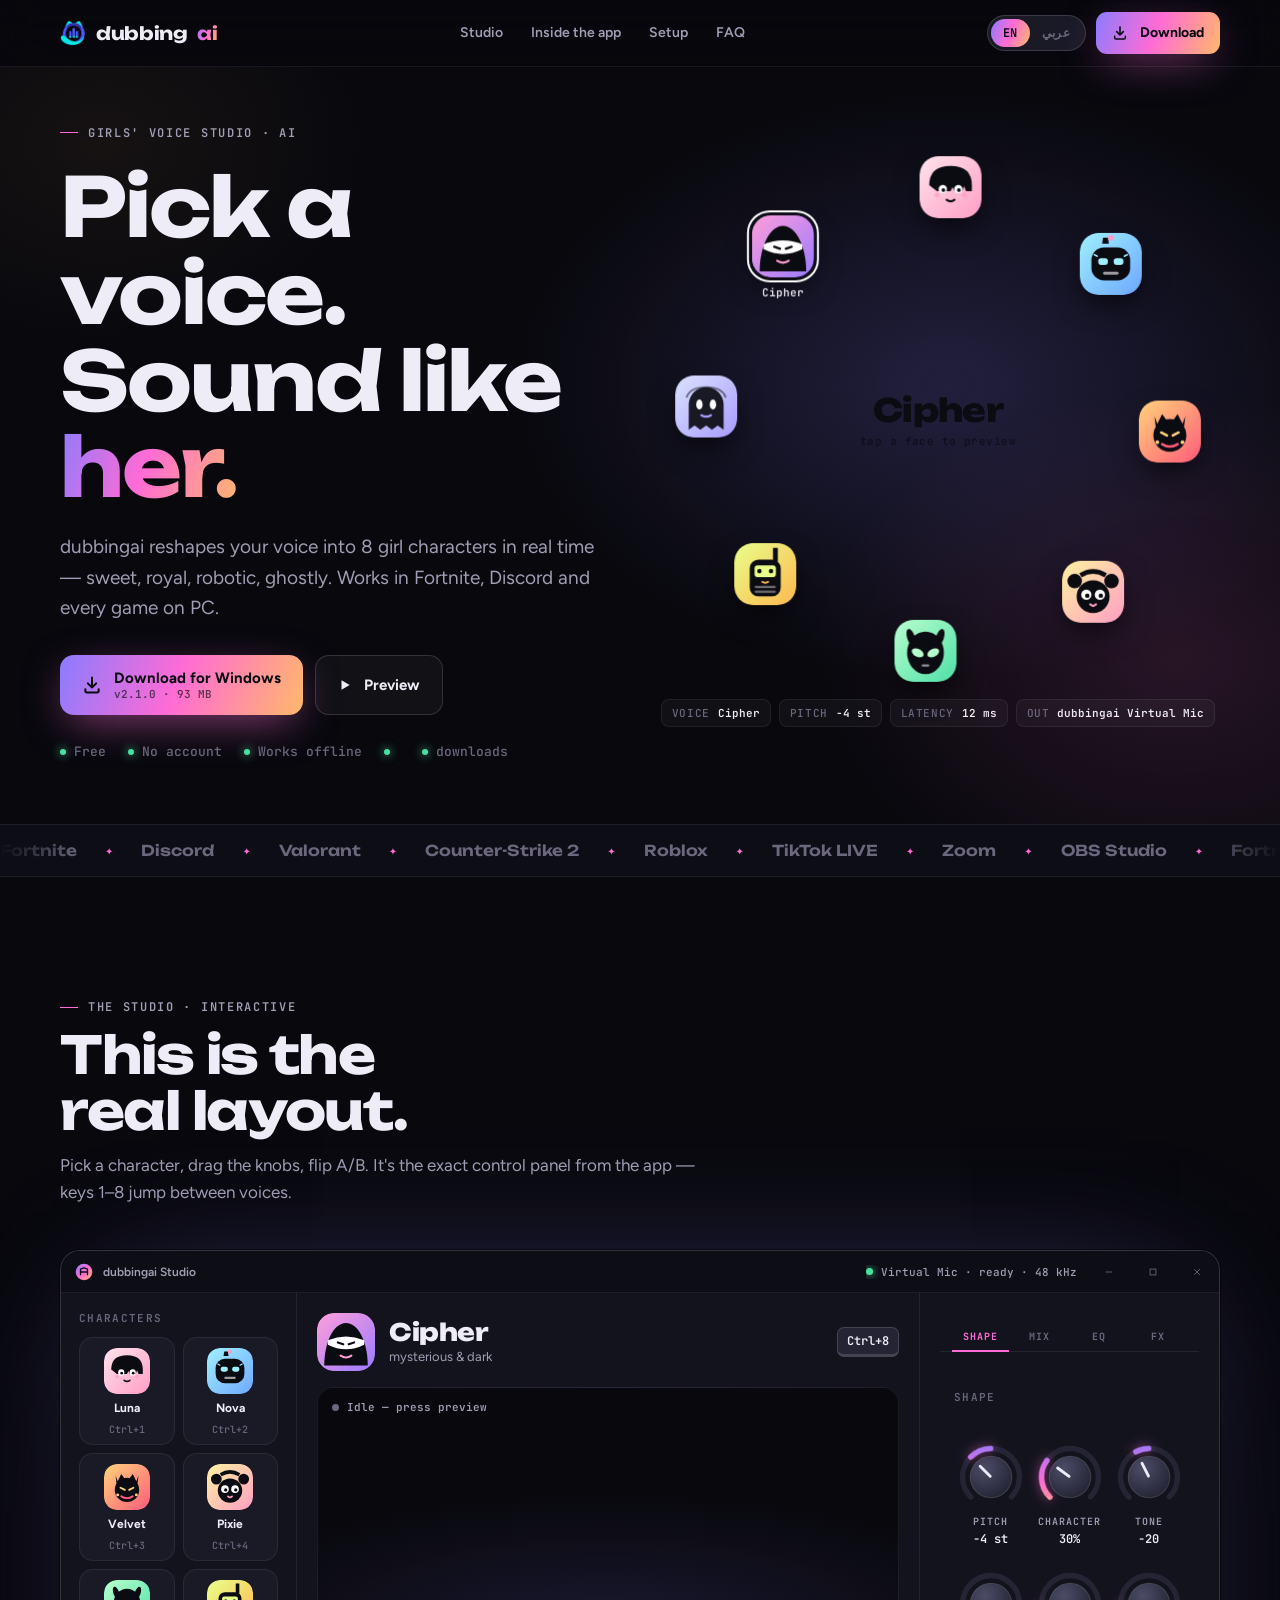
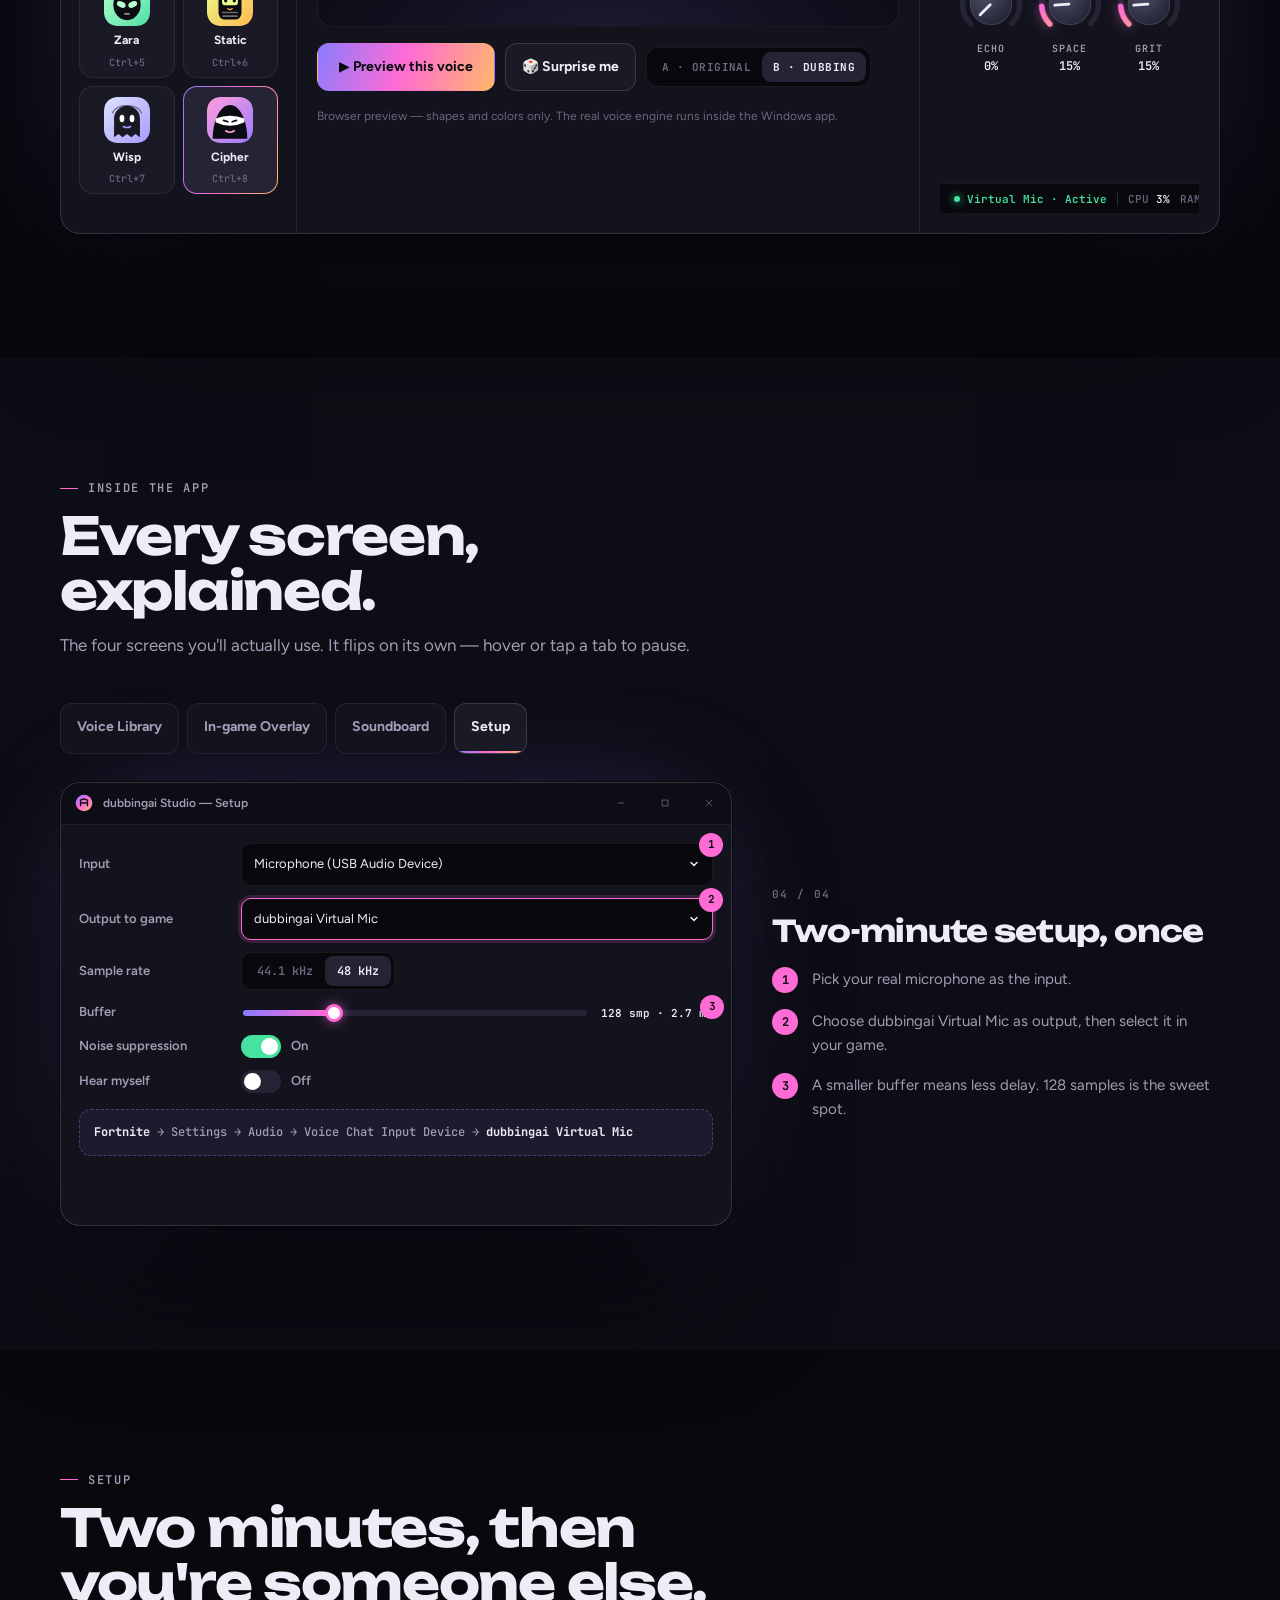
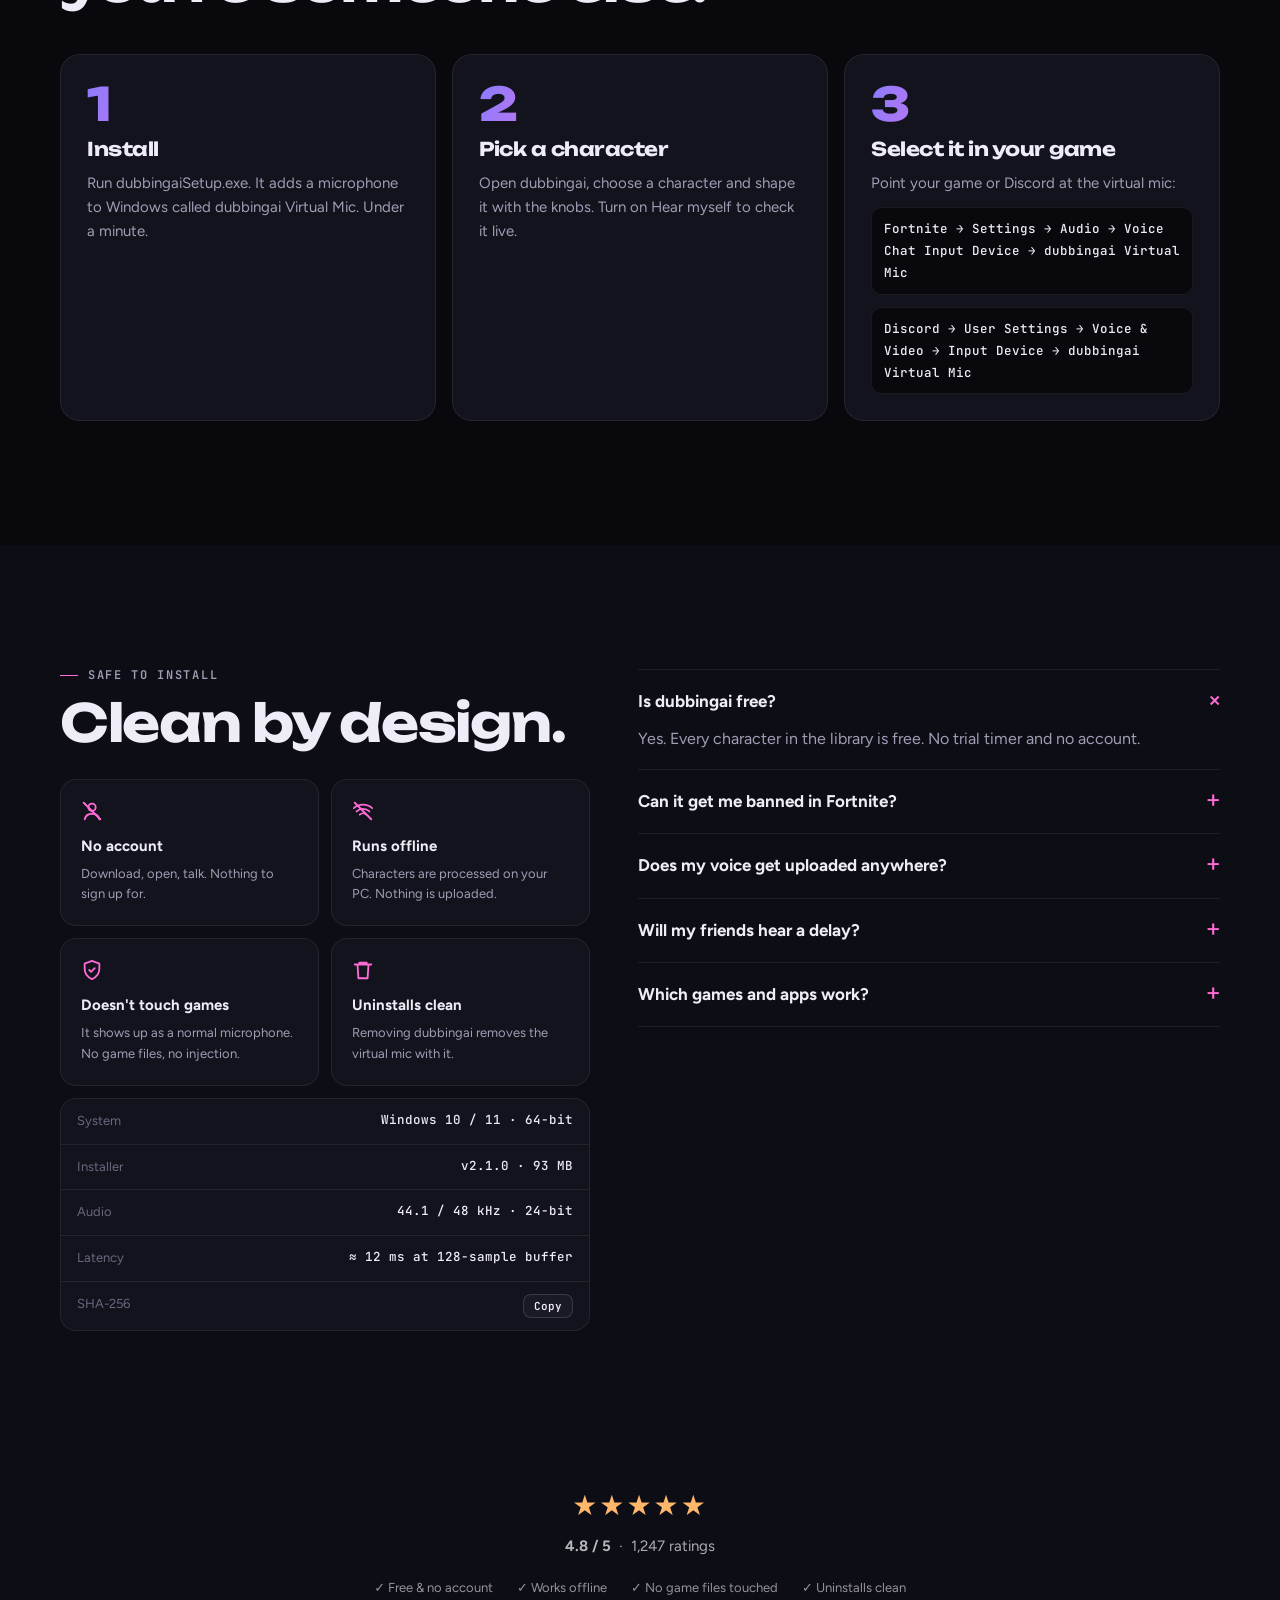
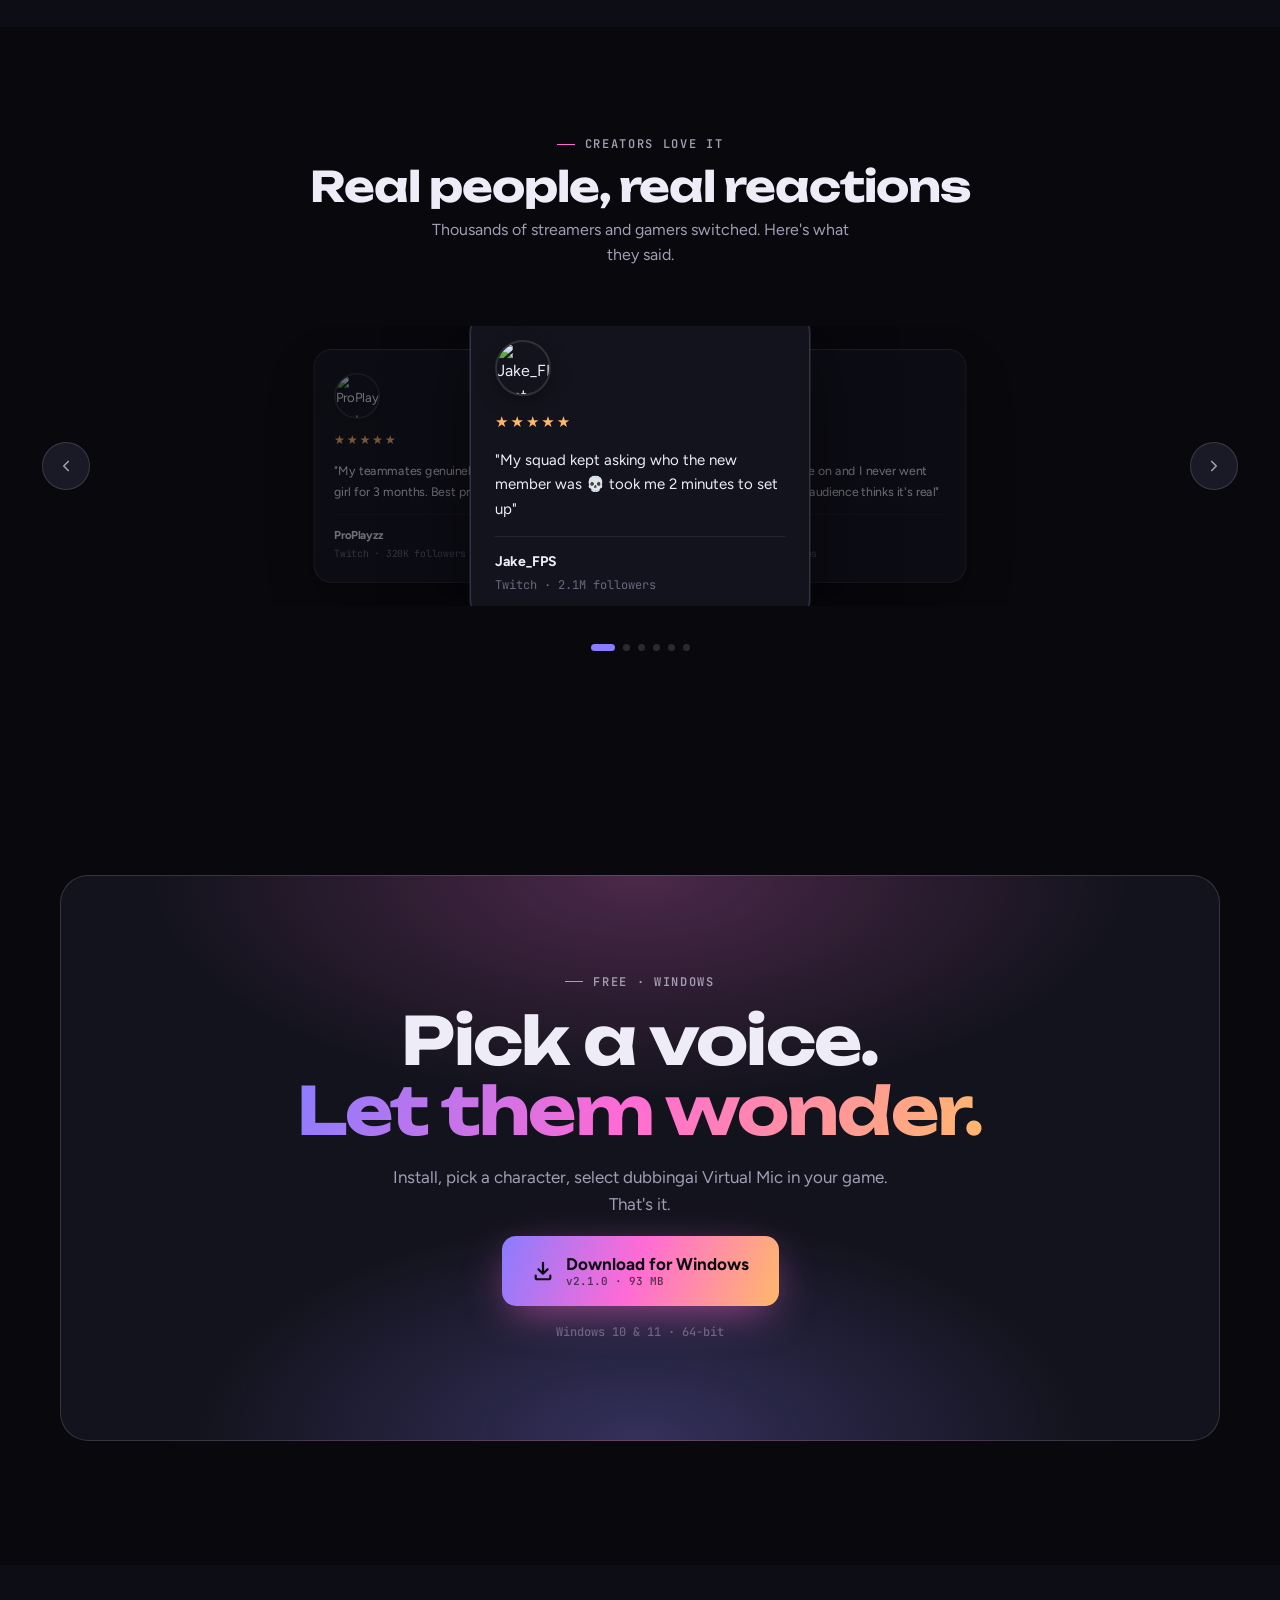
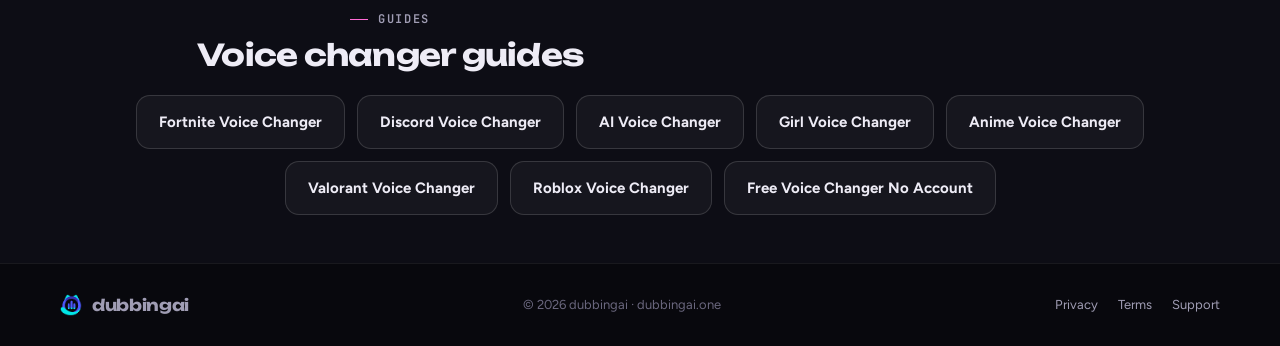
==== commit 9e79a684: "SEO: full on-page optimization across all 14 pages - Pre-fill all data-i18n elements with EN text fo" ====
--- a/index.html
+++ b/index.html
@@ -158,6 +158,50 @@
 <link rel="preconnect" href="https://fonts.gstatic.com" crossorigin>
 <link rel="stylesheet" href="https://fonts.googleapis.com/css2?family=Unbounded:wght@500;700;800&family=Figtree:wght@400;500;600;700&family=JetBrains+Mono:wght@500;600;700&family=Noto+Kufi+Arabic:wght@500;700;800&display=swap">
 <link rel="stylesheet" href="styles.css">
+
+<script type="application/ld+json">
+{
+  "@context": "https://schema.org",
+  "@type": "BreadcrumbList",
+  "itemListElement": [
+    {
+      "@type": "ListItem",
+      "position": 1,
+      "name": "Home",
+      "item": "https://dubbingai.one/"
+    }
+  ]
+}
+</script>
+
+<script type="application/ld+json">
+{
+  "@context": "https://schema.org",
+  "@type": "WebSite",
+  "name": "Dubbing AI",
+  "url": "https://dubbingai.one/",
+  "description": "Free real-time AI voice changer for gaming. 8 girl voice presets. No account required.",
+  "potentialAction": {
+    "@type": "SearchAction",
+    "target": {
+      "@type": "EntryPoint",
+      "urlTemplate": "https://dubbingai.one/?q={search_term_string}"
+    },
+    "query-input": "required name=search_term_string"
+  }
+}
+</script>
+
+<script type="application/ld+json">
+{
+  "@context": "https://schema.org",
+  "@type": "Organization",
+  "name": "Dubbing AI",
+  "url": "https://dubbingai.one/",
+  "logo": "https://dubbingai.one/download.png",
+  "sameAs": []
+}
+</script>
 </head>
 <body>
 
